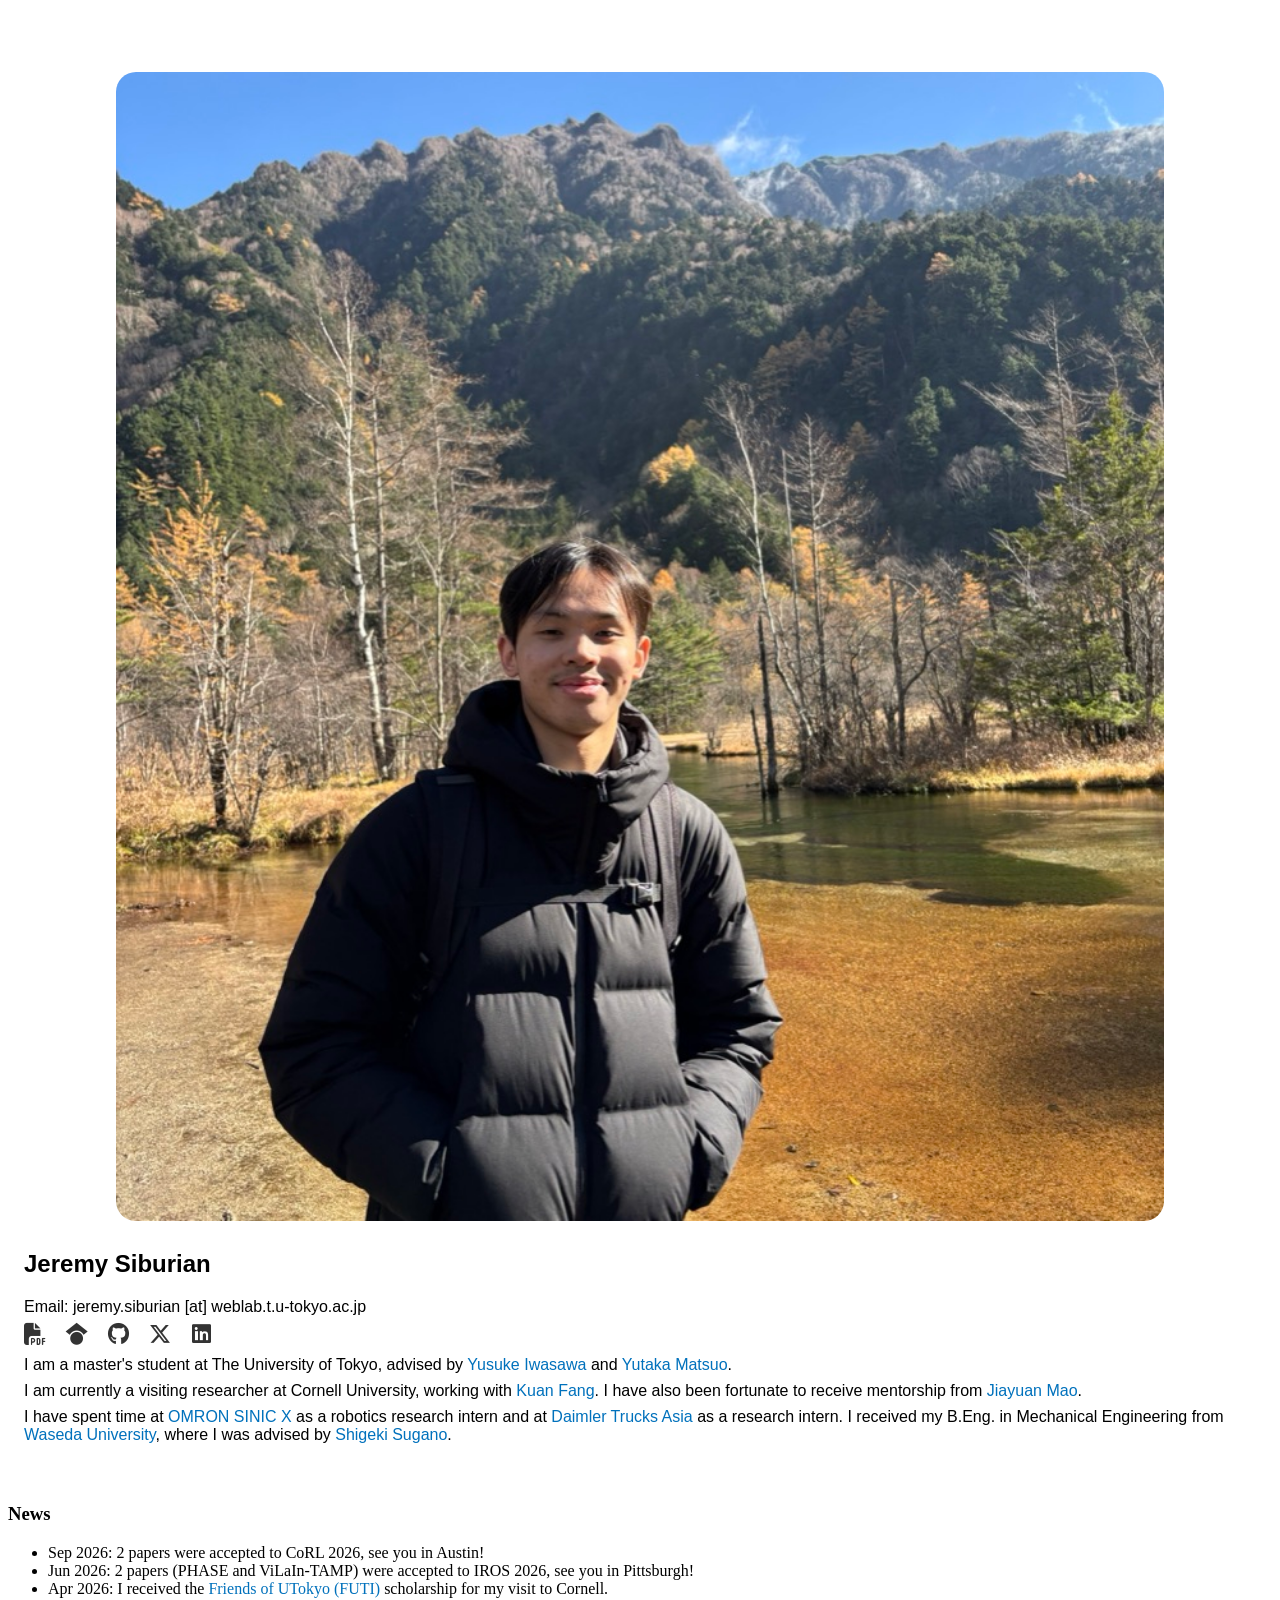
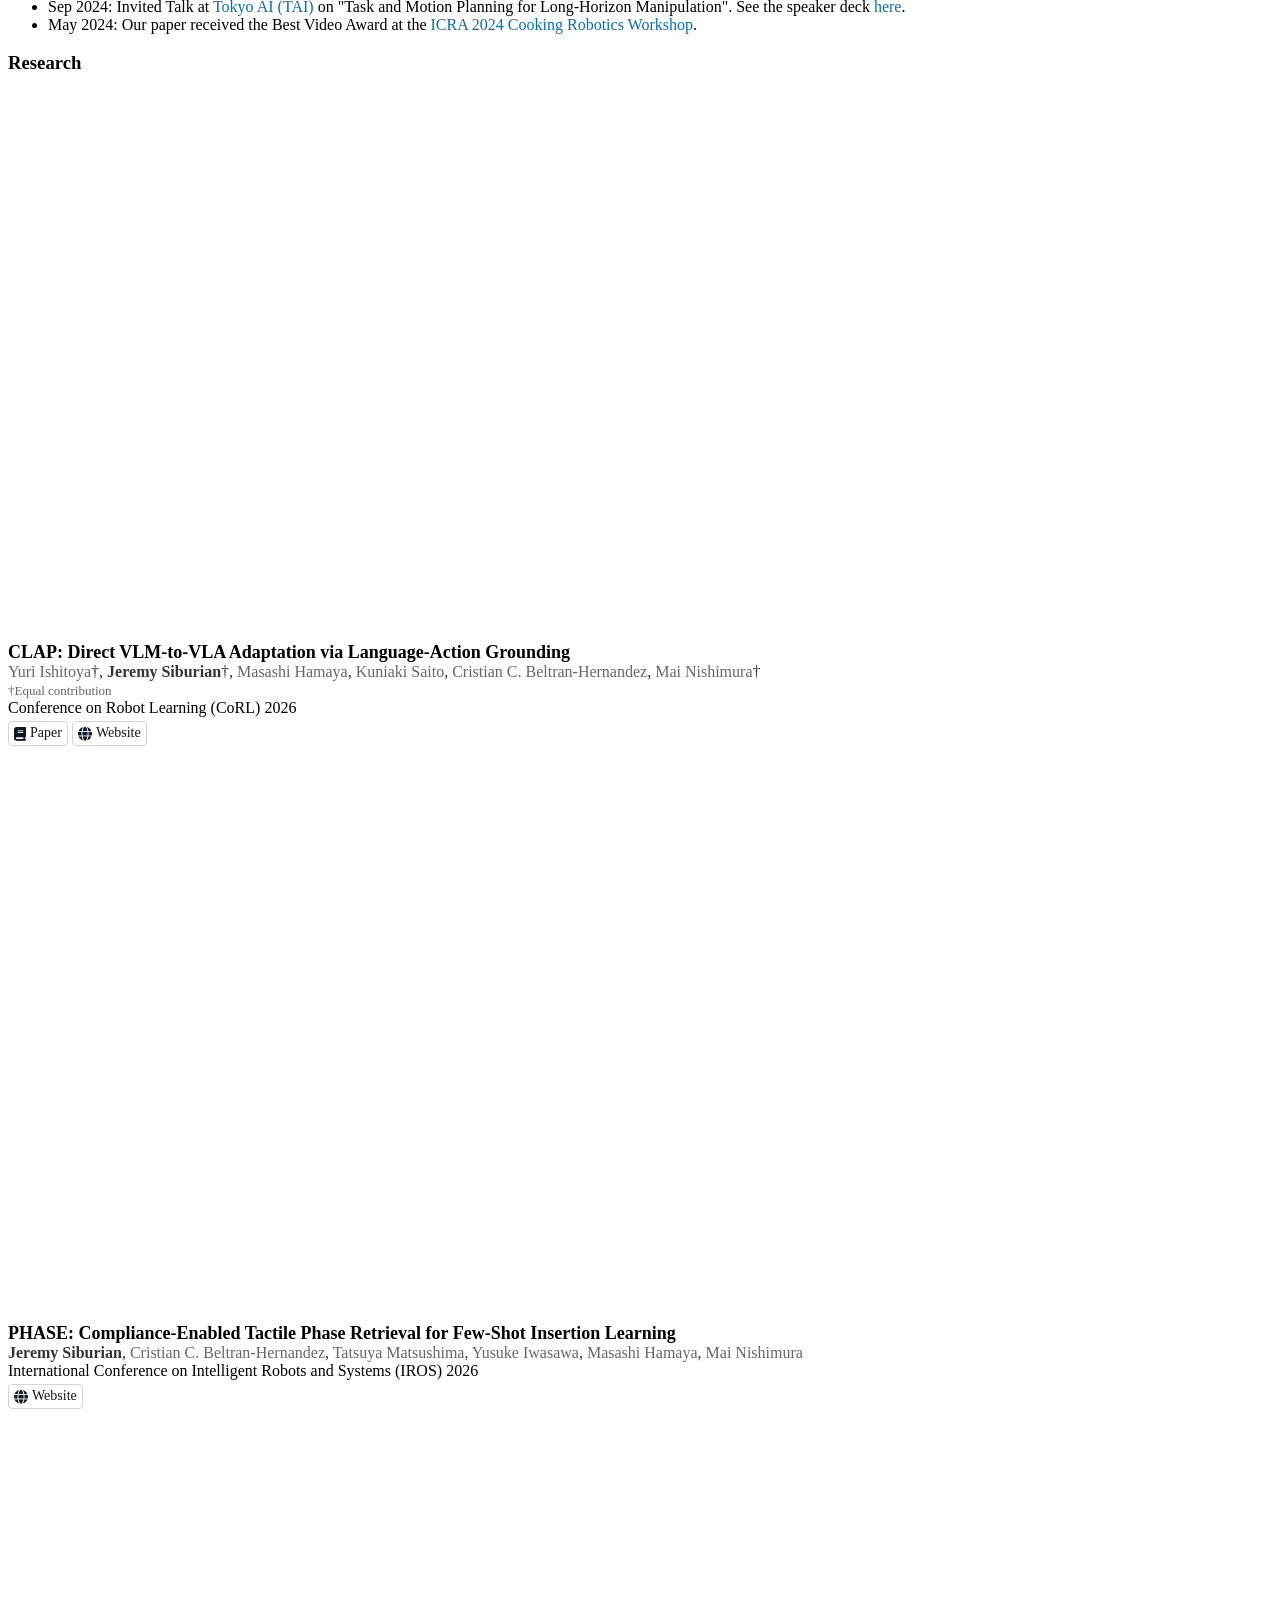
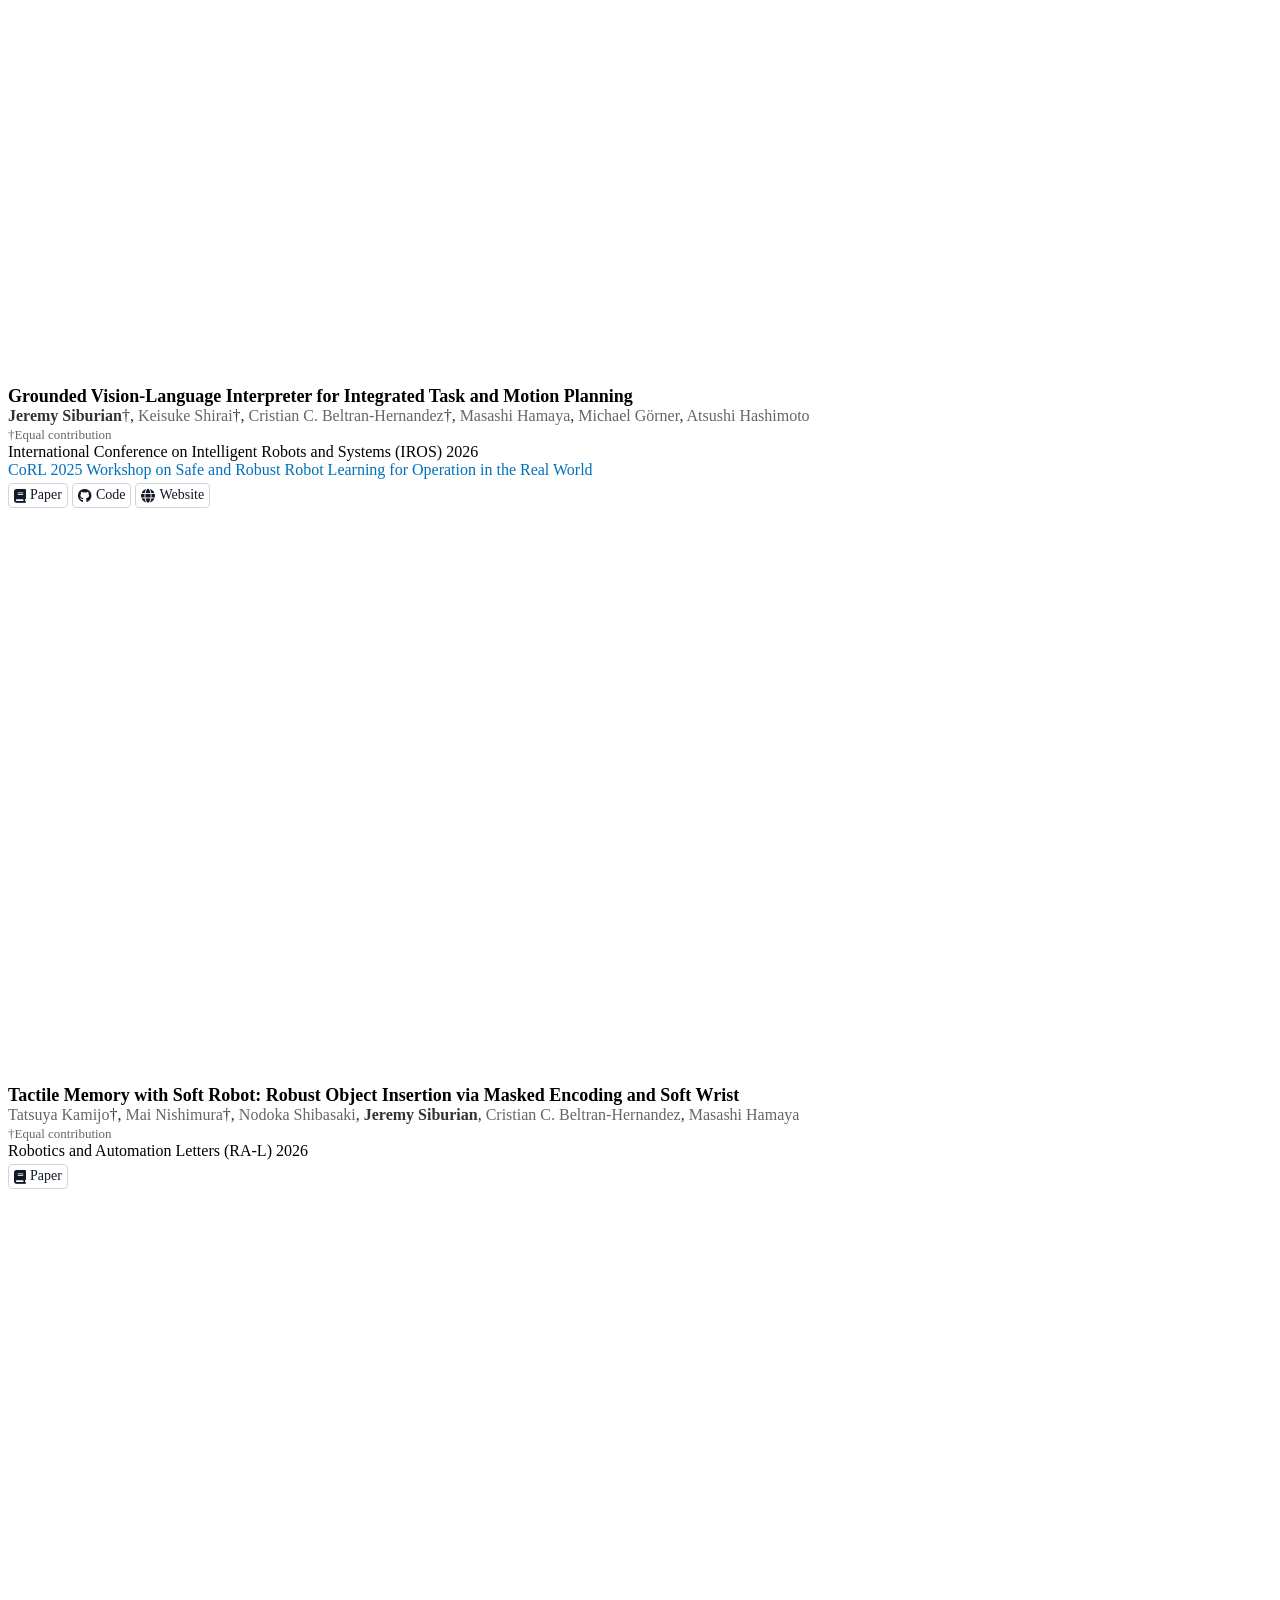
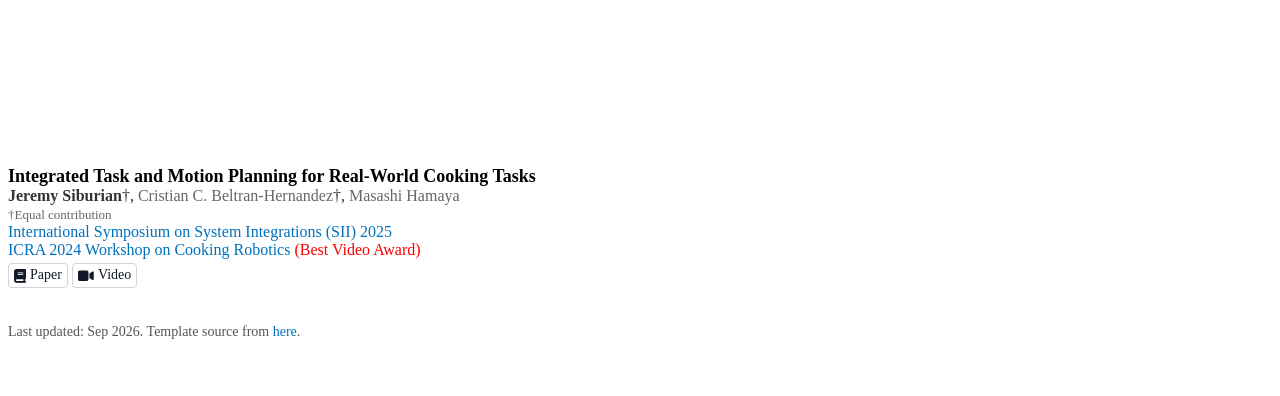
==== index.html @ ab5f645e "add PHASE project page" ====
<!DOCTYPE html>
<html lang="en">
<head>
  <meta charset="utf-8">
  <meta http-equiv="X-UA-Compatible" content="IE=edge">
  <meta name="viewport" content="width=device-width, initial-scale=1">
  <!-- The above 3 meta tags *must* come first in the head; any other head content must come *after* these tags -->
  <title>Jeremy Siburian</title>

  <!-- Favicon -->
  <link rel="icon" type="image/png" sizes="96x96" href="res/icons/utokyo.png">

  <!-- Apple / iOS icon -->
  <link rel="apple-touch-icon" href="res/icons/apple-touch-icon.png">

  <!-- Android Chrome icons -->
  <link rel="manifest" href="res/icons/site.webmanifest">
  <link rel="icon" type="image/png" sizes="192x192" href="res/icons/utokyo.png">
  <link rel="icon" type="image/png" sizes="512x512" href="res/icons/utokyo.png">
  <meta name="theme-color" content="#ffffff">

  <link href="res/css/bootstrap.min.css" rel="stylesheet">
  <link rel="stylesheet" href="https://cdnjs.cloudflare.com/ajax/libs/font-awesome/6.7.2/css/all.min.css">

  <style>
    .header {
      width: auto;
      max-width: auto;
      font-family: Arial;
      padding: 2rem 1rem;
    }

    a:link,a:visited
    {
      color: #0071bc;
      text-decoration: none;
    }
    a:hover {
      color: #208799;
    }

    .hgap-6perc {width: 6%;}
    .hgap-7perc {width: 7%;}

    ::selection {
      background: rgba(220, 220, 220);
    }

    .section-div {height: 3em}
    .content-div {height: 2em}
    .small-div {height: 0.5em}

    .link-badges {
      margin-top: 4px;
      margin-bottom: 4px;
      display: flex;
      flex-wrap: wrap;
      gap: 4px;
    }

    .link-badges .badge {
      display: inline-flex;
      align-items: center;

      padding: 3px 5px;
      font-size: 14px;
      font-weight: 500;

      color: #111827;
      text-decoration: none;
      background: #ffffff;

      border: 1px solid #d1d5db;
      border-radius: 4px;
      line-height: 1.2;

      transition: background 0.15s ease, border-color 0.15s ease;
    }

    .link-badges .badge i {
      margin-right: 4px;
      font-size: 14px;
    }

    .link-badges .badge:hover {
      background: #f3f4f6;
      border-color: #cbd5f5;
    }

    .authors {
      font-size: 16px;
      color: #333333;
    }
    .authors a:link,
    .authors a:visited {
      color: #666666 !important;
      text-decoration: none;
    }

    .social-icons {
      font-size: 22px;
      margin-top: 6px;
    }
    .social-icons a:link,
    .social-icons a:visited {
      margin-right: 14px;
      color: #333333;
    }
    .social-icons a:hover {
      color: #208799;
    }
  </style>

  <!-- jQuery (necessary for Bootstrap's JavaScript plugins) -->
  <script>
    document.addEventListener("DOMContentLoaded", function() {
      const videos = document.querySelectorAll("video[data-src]");
      const observer = new IntersectionObserver((entries) => {
        entries.forEach(entry => {
            if (entry.isIntersecting) {
                const video = entry.target;
                video.src = video.getAttribute("data-src");
                video.autoplay = true;
                video.loop = true;
                observer.unobserve(video);
            }
        });
      }, { threshold: 0.1 });
      videos.forEach(video => observer.observe(video));
    });
  </script>
  <!-- HTML5 shim and Respond.js for IE8 support of HTML5 elements and media queries -->
  <!-- WARNING: Respond.js doesn't work if you view the page via file:// -->
  <!--[if lt IE 9]>
  <script src="https://oss.maxcdn.com/html5shiv/3.7.3/html5shiv.min.js"></script>
  <script src="https://oss.maxcdn.com/respond/1.4.2/respond.min.js"></script>
  <![endif]-->

  <!-- jQuery (necessary for Bootstrap's JavaScript plugins) -->
  <script src="https://ajax.googleapis.com/ajax/libs/jquery/1.12.4/jquery.min.js"></script>
  <!-- Include all compiled plugins (below), or include individual files as needed -->
  <script src="res/js/bootstrap.min.js"></script>

  <script>
    const iwasawa     = '<a href="https://scholar.google.com/citations?user=nRLaJiQAAAAJ&hl=en&oi=ao" target="_blank" rel="noopener noreferrer">Yusuke Iwasawa</a>';
    const matsuo      = '<a href="http://people.eecs.berkeley.edu/~yima/" target="_blank" rel="noopener noreferrer">Yi Ma</a>';

    const cambel_cc        = '<a href="https://cristianbehe.me/" target="_blank" rel="noopener noreferrer">Cristian C. Beltran-Hernandez</a>';
    const shirai           = '<a href="https://kskshr.github.io/" target="_blank" rel="noopener noreferrer">Keisuke Shirai</a>';
    const hamaya           = '<a href="https://scholar.google.com/citations?user=Khb7qw8AAAAJ&hl=en&oi=ao" target="_blank" rel="noopener noreferrer">Masashi Hamaya</a>';
    const gorner           = '<a href="https://scholar.google.com/citations?user=TM7rF7QAAAAJ&hl=en&oi=ao" target="_blank" rel="noopener noreferrer">Michael Görner</a>';
    const hashimoto        = '<a href="https://atsushihashimoto.github.io/cv/" target="_blank" rel="noopener noreferrer">Atsushi Hashimoto</a>';
    const matsushima       = '<a href="https://scholar.google.com/citations?user=Wyn6BtsAAAAJ&hl=en&oi=ao" target="_blank" rel="noopener noreferrer">Tatsuya Matsushima</a>';
    const nishimura        = '<a href="https://scholar.google.com/citations?user=he1RdFcAAAAJ&hl=en" target="_blank" rel="noopener noreferrer">Mai Nishimura</a>';
  </script>

</head>

<div class="header">
  <div class="container">
    <div class="content-div"></div>
    <div class="row align-items-center">
      <div class="col-md-3 align-column-center">
        <center>
          <img class="img-fluid" src="Jeremy-Nagano-2.jpg"
               style="border-radius:20px; border:1px; margin-bottom: 5px" width=85%" alt="">
        </center>
      </div>
      <div class="col-md-9 align-column-center">
        <h2> Jeremy Siburian </h2>
        Email: jeremy.siburian [at] weblab.t.u-tokyo.ac.jp<br>
        <div class="social-icons">
          <a href="./202512_CV_Jeremy_Siburian.pdf" target="_blank" rel="noopener noreferrer" title="CV (Dec 2025)" aria-label="CV (Dec 2025)"><i class="fas fa-file-pdf"></i></a>
          <a href="https://scholar.google.com/citations?user=WssLotwAAAAJ&hl=en" target="_blank" rel="noopener noreferrer" title="Google Scholar" aria-label="Google Scholar"><i class="fa-brands fa-google-scholar"></i></a>
          <a href="https://github.com/jsiburian" target="_blank" rel="noopener noreferrer" title="GitHub" aria-label="GitHub"><i class="fa-brands fa-github"></i></a>
          <a href="https://x.com/jeremy_dasa" target="_blank" rel="noopener noreferrer" title="X" aria-label="X"><i class="fa-brands fa-x-twitter"></i></a>
          <a href="https://linkedin.com/in/jeremy-siburian" target="_blank" rel="noopener noreferrer" title="LinkedIn" aria-label="LinkedIn"><i class="fa-brands fa-linkedin"></i></a>
        </div>

        <div class="small-div"></div>
        I am a master's student at The University of Tokyo, advised by
        <a href="https://scholar.google.com/citations?user=nRLaJiQAAAAJ&hl=en&oi=ao" target="_blank" rel="noopener noreferrer">Yusuke Iwasawa</a> and
        <a href="https://scholar.google.com/citations?user=Dy8iau4AAAAJ&hl=en&oi=ao" target="_blank" rel="noopener noreferrer">Yutaka Matsuo</a>.
        <div class="small-div"></div>
        I am currently a visiting researcher at Cornell University, working with <a href="https://kuanfang.github.io/" target="_blank" rel="noopener noreferrer">Kuan Fang</a>.
        I have also been fortunate to receive mentorship from <a href="https://jiayuanm.com/" target="_blank" rel="noopener noreferrer">Jiayuan Mao</a>.
        <div class="small-div"></div>
        I have spent time at <a href="https://www.omron.com/sinicx/en/" target="_blank" rel="noopener noreferrer">OMRON SINIC X</a> as a robotics research intern and at <a href="https://asia.daimlertruck.com/en/" target="_blank" rel="noopener noreferrer">Daimler Trucks Asia</a> as a research intern.
        I received my B.Eng. in Mechanical Engineering from <a href="https://www.waseda.jp/fsci/en/" target="_blank" rel="noopener noreferrer">Waseda University</a>, where I was advised by
        <a href="https://scholar.google.com/citations?user=J1lw6cwAAAAJ&hl=en&oi=ao" target="_blank" rel="noopener noreferrer">Shigeki Sugano</a>.
        <div class="small-div"></div>
        <!-- If you would like to chat about life, career plans, or research ideas related to AI/ML/robotics, feel free to email me! -->
      </div>
    </div>
  </div>
</div>

<div class="container">
  <h3> News </h3>
  <ul>
    <li>
      Sep 2026: 2 papers were accepted to CoRL 2026, see you in Austin!
    </li>
    <li>
      Jun 2026: 2 papers (PHASE and ViLaIn-TAMP) were accepted to IROS 2026, see you in Pittsburgh!
    </li>
    <!-- <li>
      Jun 2026: Started as a visiting scholar at <a href="https://www.cs.cornell.edu/" target="_blank" rel="noopener noreferrer">Cornell CS</a> working with <a href="https://kuanfang.github.io/" target="_blank" rel="noopener noreferrer">Kuan Fang</a>.
    </li> -->
    <li>
      Apr 2026: I received the <a href="https://www.friendsofutokyo.org/en/" target="_blank" rel="noopener noreferrer">Friends of UTokyo (FUTI)</a> scholarship for my visit to Cornell.
    </li>
    <!-- <li>
      Oct 2025: Attended CoRL 2025 in Seoul and presented <a href="https://omron-sinicx.github.io/ViLaIn-TAMP/" target="_blank" rel="noopener noreferrer">ViLaIn-TAMP</a> at the
      <a href="https://sites.google.com/view/corl-2025-safe-rol-workshop/home?authuser=0" target="_blank" rel="noopener noreferrer">SAFE-ROL Workshop</a>.
    </li> -->
    <li>
      Sep 2024: Invited Talk at <a href="https://www.tokyoai.jp/" target="_blank" rel="noopener noreferrer">Tokyo AI (TAI)</a> on "Task and Motion Planning for Long-Horizon Manipulation". See the speaker deck <a href="https://drive.google.com/file/d/1VlUE2Ai4MCHfHAC2poKhY1QgmwUosKgK/view?usp=drive_link" target="_blank" rel="noopener noreferrer">here</a>.
    </li>
    <li>
      May 2024: Our paper received the Best Video Award at the
      <a href="https://sites.google.com/view/icra2024cookingrobotics/accepted-works?authuser=0" target="_blank" rel="noopener noreferrer">ICRA 2024 Cooking Robotics Workshop</a>.
    </li>
  </ul>
</div>


<div class="container">
  <!-- publications come here -->
  <!-- <h3> Papers <font size="3" style="font-weight:normal">(*Equal Technical Contribution, †Equal Advising)</font></h3> -->
  <h3> Research <font size="3" style="font-weight:normal"></font></h3>
  <!-- My ultimate research goal is develop autonomous robots that can be incorporated in our daily lives. 
  I envision robots that can perform long-horizon planning in complex environments, continuously learn new skills throughout their lifetime, while interacting naturally with humans. 
  To this end, my current research interests revolve around <b>foundation models for decision-making</b>, <b>continual skill learning</b>, and <b>human-robot interaction</b>. -->

  <!---- Last Count is Jul 10 ---->
  <div class="small-div"></div>


  <div class="row align-items-center">
    <div class="col-md-4 align-column-center">
      <div style="text-align: right;">
        <video playsinline autoplay loop muted data-src="res/figs/clap_teaser.mp4" width="85%" preload="none"
               style="border-radius:10px; margin-right: 4%;"></video>
      </div>
    </div>
    <div class="col-md-8" style="padding-left: 0;">
      <font size="4"> <b> CLAP: Direct VLM-to-VLA Adaptation via Language-Action Grounding </b></font><br>
      <div class="authors">
        <a href="https://ishity.github.io/" target="_blank" rel="noopener noreferrer">Yuri Ishitoya</a>&dagger;,
        <b> Jeremy Siburian</b>&dagger;,
        <script>document.write(hamaya);</script>,
        <a href="https://ksaito-ut.github.io/" target="_blank" rel="noopener noreferrer">Kuniaki Saito</a>,
        <script>document.write(cambel_cc);</script>,
        <script>document.write(nishimura);</script>&dagger;
      </div>
      <span style="font-size:13px; color:#666;">&dagger;Equal contribution</span><br>
      Conference on Robot Learning (CoRL) 2026
      <div class="link-badges">
        <a href="https://arxiv.org/abs/2607.08974" class="badge" target="_blank" rel="noopener noreferrer"><i class="fas fa-book"></i>Paper</a>
        <a href="https://omron-sinicx.github.io/clap/" class="badge" target="_blank" rel="noopener noreferrer"><i class="fas fa-globe"></i>Website</a>
      </div>
    </div>
  </div>
  <div class="content-div"></div>


  <div class="row align-items-center">
    <div class="col-md-4 align-column-center">
      <div style="text-align: right;">
        <video playsinline autoplay loop muted data-src="res/figs/PHASE_Teaser_Website.mp4" width="85%" preload="none"
               style="border-radius:10px; margin-right: 4%;"></video>
      </div>
    </div>
    <div class="col-md-8" style="padding-left: 0;">
      <font size="4"> <b> PHASE: Compliance-Enabled Tactile Phase Retrieval for Few-Shot Insertion Learning </b></font><br>
      <div class="authors">
        <b> Jeremy Siburian</b>,
        <script>document.write(cambel_cc);</script>,
        <script>document.write(matsushima);</script>,
        <script>document.write(iwasawa);</script>,
        <script>document.write(hamaya);</script>,
        <script>document.write(nishimura);</script>
      </div>
      International Conference on Intelligent Robots and Systems (IROS) 2026
      <div class="link-badges">
        <a href="https://omron-sinicx.github.io/phase/" class="badge" target="_blank" rel="noopener noreferrer"><i class="fas fa-globe"></i>Website</a>
      </div>
      <!-- <div class="authors">
        A retrieval-based approach for contact-rich robot manipulation that leverages multimodal tactile signals to extract structured phases, enabling efficient few-shot policy learning.
      </div> -->
    </div>
  </div>
  <div class="content-div"></div>


  <div class="row align-items-center">
    <div class="col-md-4 align-column-center">
      <div style="text-align: right;">
        <video playsinline autoplay loop muted data-src="res/figs/vilain-tamp-demo-video.mp4" width="85%" preload="none"
               style="border-radius:10px; margin-right: 4%;"></video>
      </div>
    </div>
    <div class="col-md-8" style="padding-left: 0;">
      <font size="4"> <b> Grounded Vision-Language Interpreter for Integrated Task and Motion Planning </b></font><br>
      <div class="authors">
        <b> Jeremy Siburian</b>&dagger;,
        <script>document.write(shirai);</script>&dagger;,
        <script>document.write(cambel_cc);</script>&dagger;,
        <script>document.write(hamaya);</script>,
        <script>document.write(gorner);</script>,
        <script>document.write(hashimoto);</script>
      </div>
      <span style="font-size:13px; color:#666;">&dagger;Equal contribution</span><br>
      International Conference on Intelligent Robots and Systems (IROS) 2026 <br>
      <a href="https://sites.google.com/view/corl-2025-safe-rol-workshop" target="_blank" rel="noopener noreferrer">
        CoRL 2025 Workshop on Safe and Robust Robot Learning for Operation in the Real World
      </a>
      <div class="link-badges">
        <a href="https://www.arxiv.org/abs/2506.03270" class="badge" target="_blank" rel="noopener noreferrer"><i class="fas fa-book"></i>Paper</a>
        <a href="https://github.com/omron-sinicx/ViLaIn-TAMP" class="badge" target="_blank" rel="noopener noreferrer"><i class="fa-brands fa-github"></i>Code</a>
        <a href="https://omron-sinicx.github.io/ViLaIn-TAMP/" class="badge" target="_blank" rel="noopener noreferrer"><i class="fas fa-globe"></i>Website</a>
        <!-- <a href="https://x.com/irmakkguzey/status/1991898960341193064" class="badge" target="_blank"><i
          class="fas fa-comment-dots"></i>Summary</a> -->
      </div>
      <!-- <div class="authors">
        A neuro-symbolic framework that grounds multimodal inputs into structured programmatic representations with VLMs, then solves the low-level motion with TAMP.
      </div> -->
    </div>
  </div>
  <div class="content-div"></div>


  <div class="row align-items-center">
    <div class="col-md-4 align-column-center">
      <div style="text-align: right;">
        <video playsinline autoplay loop muted data-src="res/figs/tameso.mp4" width="85%" preload="none"
               style="border-radius:10px; margin-right: 4%;"></video>
      </div>
    </div>
    <div class="col-md-8" style="padding-left: 0;">
      <font size="4"> <b> Tactile Memory with Soft Robot: Robust Object Insertion via Masked Encoding and Soft Wrist</b></font><br>
      <div class="authors">
        <a href="https://tatsukamijo.github.io/" target="_blank" rel="noopener noreferrer">Tatsuya Kamijo</a>&dagger;,
        <script>document.write(nishimura);</script>&dagger;,
        <a href="https://nodokas.com/" target="_blank" rel="noopener noreferrer">Nodoka Shibasaki</a>,
        <b> Jeremy Siburian</b>,
        <script>document.write(cambel_cc);</script>,
        <script>document.write(hamaya);</script>
      </div>
      <span style="font-size:13px; color:#666;">&dagger;Equal contribution</span><br>
      Robotics and Automation Letters (RA-L) 2026
      <div class="link-badges">
        <a href="https://arxiv.org/abs/2601.19275" class="badge" target="_blank" rel="noopener noreferrer"><i class="fas fa-book"></i>Paper</a>
      </div>
    </div>
  </div>
  <div class="content-div"></div>


  <div class="row align-items-center">
    <div class="col-md-4 align-column-center">
      <div style="text-align: right;">
        <video playsinline autoplay loop muted data-src="res/figs/icra24_cooking.mp4" width="85%" preload="none"
               style="border-radius:10px; margin-right: 4%;"></video>
      </div>
    </div>
    <div class="col-md-8" style="padding-left: 0;">
      <font size="4"> <b> Integrated Task and Motion Planning for Real-World Cooking Tasks </b></font><br>
      <div class="authors">
        <b> Jeremy Siburian</b>&dagger;,
        <script>document.write(cambel_cc);</script>&dagger;,
        <script>document.write(hamaya);</script>
      </div>
      <span style="font-size:13px; color:#666;">&dagger;Equal contribution</span><br>
      <a href="https://sice-si.org/SII2025/" target="_blank" rel="noopener noreferrer">
        International Symposium on System Integrations (SII) 2025
        </a> <br>
        <a href="https://sites.google.com/view/icra2024cookingrobotics/accepted-works?authuser=0" target="_blank" rel="noopener noreferrer">
          ICRA 2024 Workshop on Cooking Robotics
        </a> 
          <span style="color: red;">(Best Video Award)</span>
      <div class="link-badges">
        <a href="https://openreview.net/forum?id=5nGIW3Ixo1" class="badge" target="_blank" rel="noopener noreferrer"><i class="fas fa-book"></i>Paper</a>
        <a href="https://youtu.be/PS0CYS2NgZY?si=y9vyamVrVC72IeDK" class="badge" target="_blank" rel="noopener noreferrer"><i class="fas fa-video"></i> Video</a>
        <!-- <a href="https://github.com/jc-bao/spider" class="badge" target="_blank"><i class="fa-brands fa-github"></i>Code</a> -->
        <!-- <a href="https://jc-bao.github.io/spider-project/" class="badge" target="_blank"><i class="fas fa-globe"></i>Website</a> -->
        <!-- <a href="https://x.com/ChaoyiPan/status/1989355247580729561" class="badge" target="_blank"><i
          class="fas fa-comment-dots"></i>Summary</a> -->
      </div>
      <!-- <div class="authors">
        A modular, hybrid planning framework for bimanual manipulation that integrates task and motion planning (TAMP), VLM-based perception, and RL-learned skills.
      </div> -->
    </div>
  </div>
  <div class="content-div"></div>

</div>


<!-- <div class="container">
  <h3> Projects </h3>

  <div class="small-div"></div>


  <div class="row align-items-center">
    <div class="col-md-3 align-column-center">
      <center>
        <video playsinline autoplay loop muted data-src="res/figs/bin_picking.mp4" width="100%" preload="none"
               style="border-radius:10px;"></video>
      </center>
    </div>
    <div class="col-md-9">
      <font size="4"> <b> Robotic Bin Picking System with Tactile Sensing for Assembly Line Deployment </b></font><br>
      Industry Internship Project at Daimler Trucks Asia, 2023
      <div class="authors">
        Developed a robotic bin picking system for assembly line deployment using 3D tactile sensors for force control and slip detection.
        Managed an R&D budget of 1.5 million yen (Approx. $10k USD).
      </div>
      <div class="link-badges">
        <a href="https://github.com/jsiburian/XELA-uSkin-TM" class="badge" target="_blank" rel="noopener noreferrer"><i class="fa-brands fa-github"></i>Code</a>
      </div>
    </div>
  </div>
  <div class="content-div"></div>


  <div class="row align-items-center">
    <div class="col-md-3">
      <center>
        <img class="img-fluid" src="res/figs/presentation_quality.png" style="border:0px solid black" alt="">
      </center>
    </div>
    <div class="col-md-9">
      <font size="4"> <b> Presentation Quality Assessment based on Audience Reactions using Neural Networks </b></font><br>
      Coursework Project at Waseda University, 2023
      <div class="authors">
        Developed a novel presentation scoring algorithm based on the level of audience engagements using machine learning (ML) and neural networks.
      </div>
      <div class="link-badges">
        <a href="https://drive.google.com/file/d/14y1oXmLZiOwyxoC7nW09B5-YDi0Qg-in/view?usp=sharing" class="badge" target="_blank" rel="noopener noreferrer"><i class="fas fa-book"></i>Paper</a>
        <a href="https://github.com/jsiburian/presentation-quality-ML" class="badge" target="_blank" rel="noopener noreferrer"><i class="fa-brands fa-github"></i>Code</a>
      </div>
    </div>
  </div>
  <div class="content-div"></div>

</div> -->


<!-- <div class="container">
  <h3> About Me </h3>
  <ul id="activity-list">
    <li>
      I was born and raised in <a href="https://en.wikipedia.org/wiki/Medan" target="_blank" rel="noopener noreferrer">Medan</a>, Indonesia.
    </li>
    <li>
      In my spare time, I enjoy exploring coffee shops, consuming anime/manga, and getting lost in sci-fi/fantasy.
    </li>
    <li>
      I enjoy doing various sports. I am "best" at basketball and currently pursuing snowboarding.
    </li>
    <li>
      My life has been deeply inspired by three things that I am overly invested in: 
      <b><a href="https://www.starwars.com/" target="_blank" rel="noopener noreferrer">Star Wars</a>, 
        <a href="https://en.wikipedia.org/wiki/Stephen_Curry" target="_blank" rel="noopener noreferrer">Stephen Curry</a>, and 
        <a href="https://www.imdb.com/title/tt3398540/" target="_blank" rel="noopener noreferrer">Haikyu</a></b>.
    </li>
    <li>
      <b>My current short-term goal is to go to the US next year (2026) to watch Stephen Curry play in person before he retires!</b>
    </li>
  </ul>
</div> -->

<div class="container">
  <div class="row align-items-center" style="font-size:14px; color:#555;">
    <div class="col-12 text-center">
      Last updated: Sep 2026.
      Template source from
      <a href="https://haozhi.io/" target="_blank" rel="noopener noreferrer">here</a>.
    </div>
  </div>
</div>

<div class="section-div"></div>

</html>
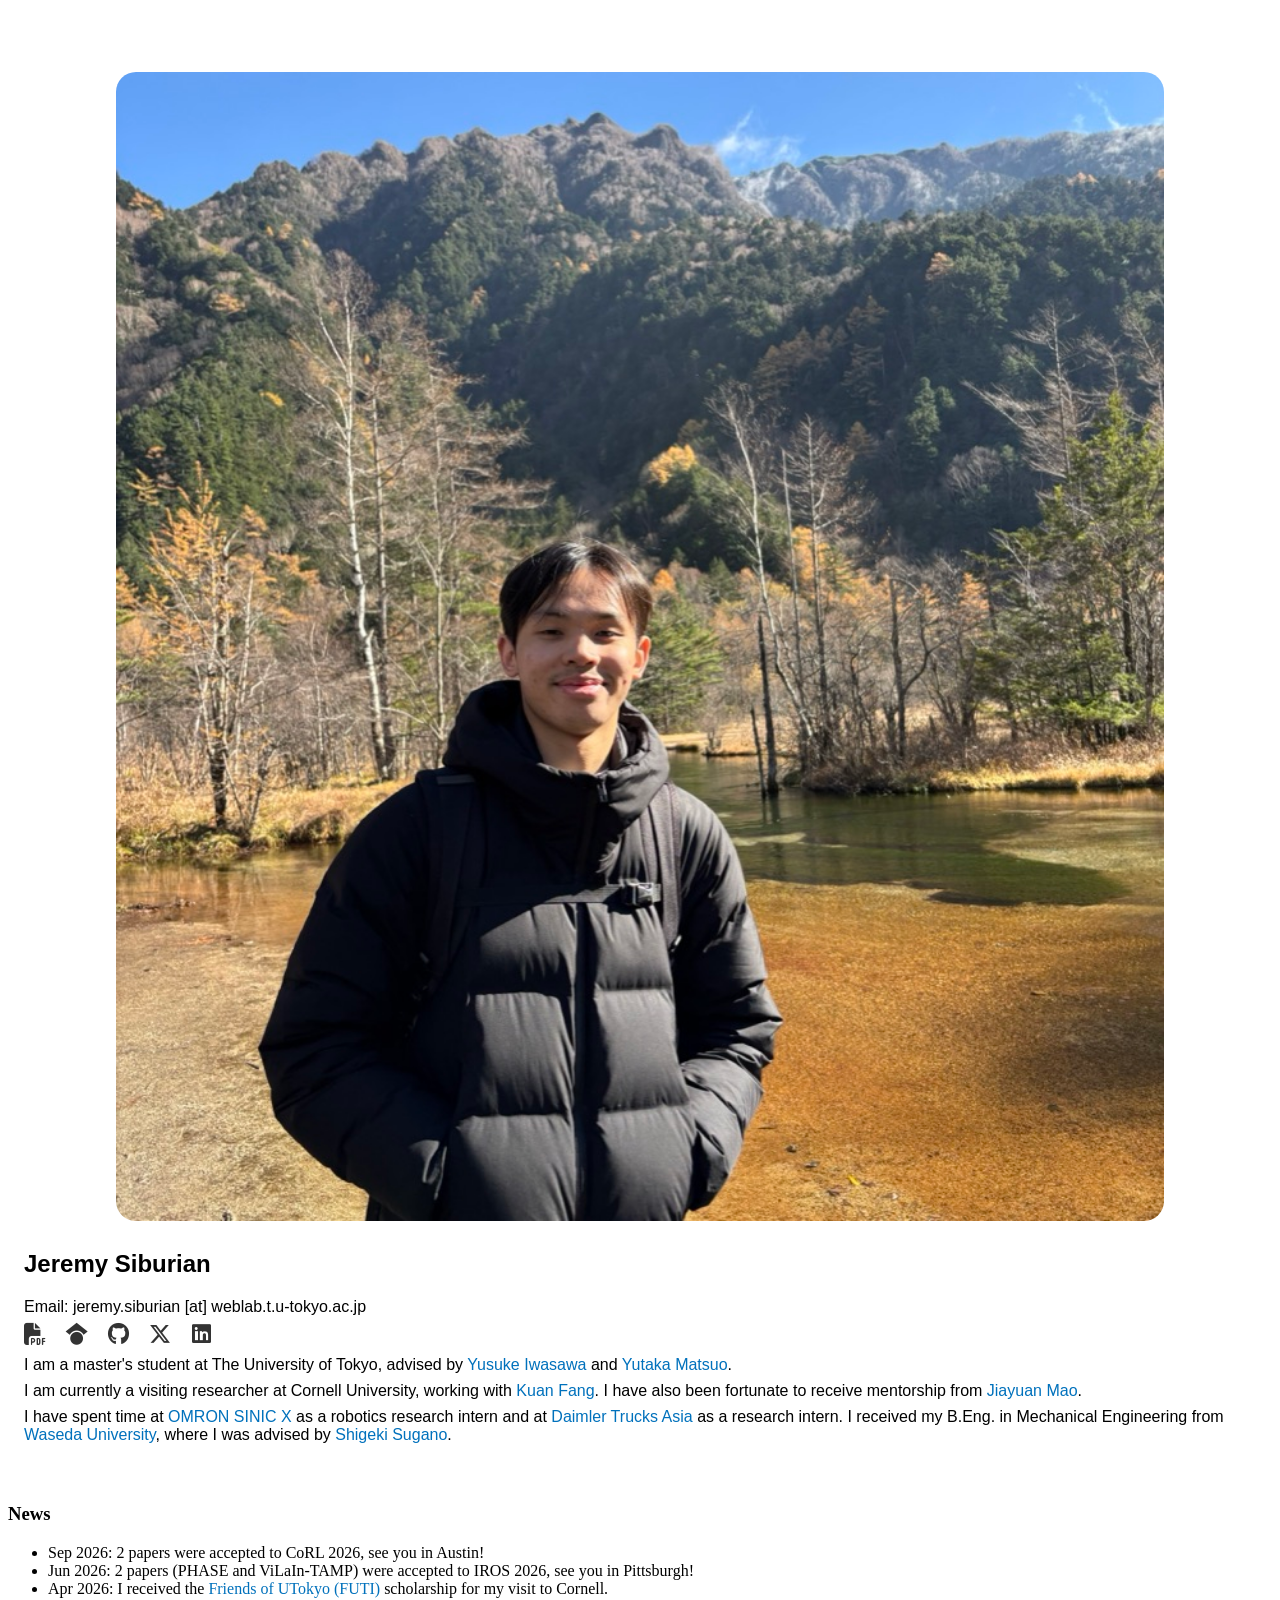
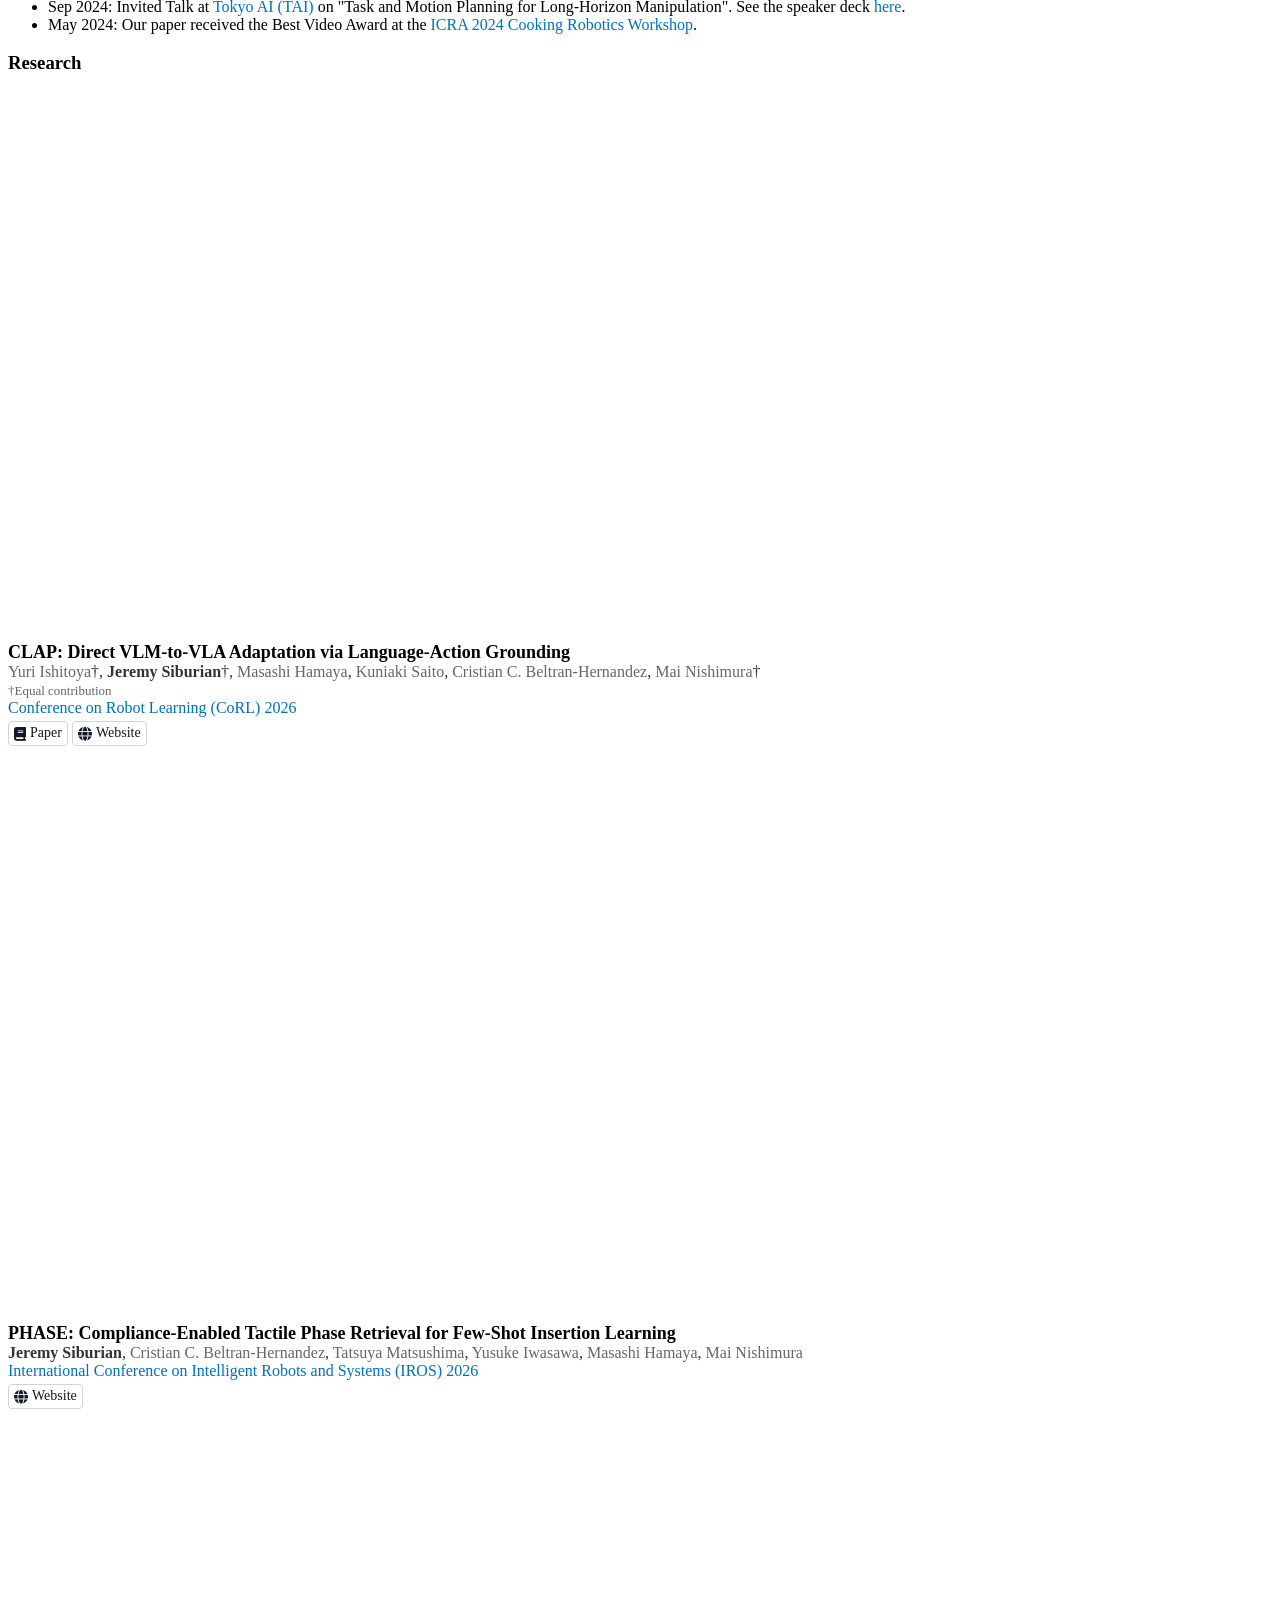
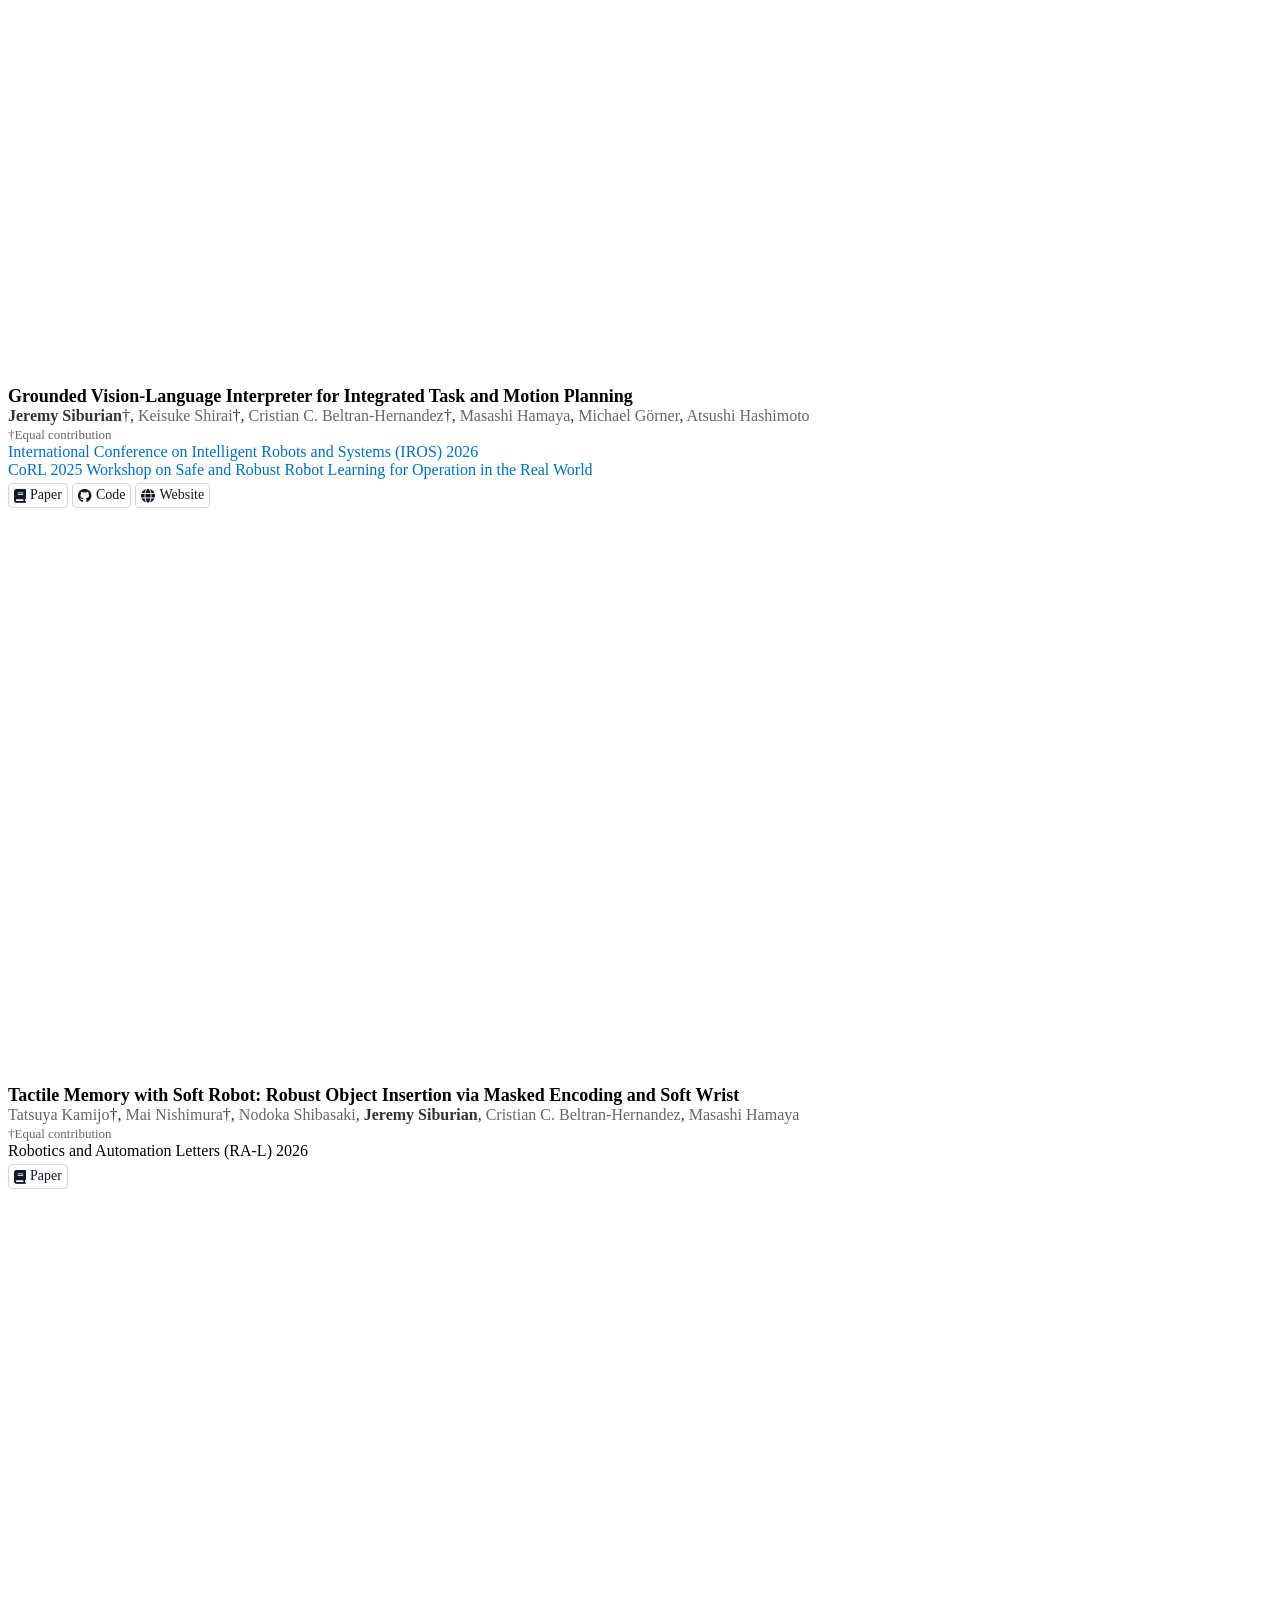
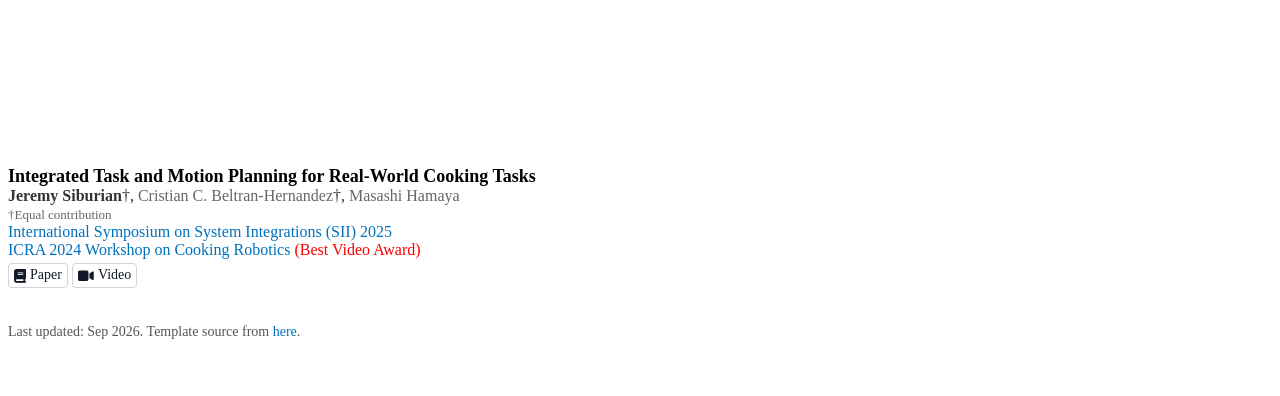
==== commit da6f8078: "add conference links" ====
--- a/index.html
+++ b/index.html
@@ -255,7 +255,9 @@
         <script>document.write(nishimura);</script>&dagger;
       </div>
       <span style="font-size:13px; color:#666;">&dagger;Equal contribution</span><br>
-      Conference on Robot Learning (CoRL) 2026
+      <a href="https://2026.corl.org/" target="_blank" rel="noopener noreferrer">
+        Conference on Robot Learning (CoRL) 2026
+      </a>
       <div class="link-badges">
         <a href="https://arxiv.org/abs/2607.08974" class="badge" target="_blank" rel="noopener noreferrer"><i class="fas fa-book"></i>Paper</a>
         <a href="https://omron-sinicx.github.io/clap/" class="badge" target="_blank" rel="noopener noreferrer"><i class="fas fa-globe"></i>Website</a>
@@ -282,7 +284,9 @@
         <script>document.write(hamaya);</script>,
         <script>document.write(nishimura);</script>
       </div>
-      International Conference on Intelligent Robots and Systems (IROS) 2026
+      <a href="https://iros-pittsburgh.org/" target="_blank" rel="noopener noreferrer">
+        International Conference on Intelligent Robots and Systems (IROS) 2026
+      </a>
       <div class="link-badges">
         <a href="https://omron-sinicx.github.io/phase/" class="badge" target="_blank" rel="noopener noreferrer"><i class="fas fa-globe"></i>Website</a>
       </div>
@@ -312,7 +316,9 @@
         <script>document.write(hashimoto);</script>
       </div>
       <span style="font-size:13px; color:#666;">&dagger;Equal contribution</span><br>
-      International Conference on Intelligent Robots and Systems (IROS) 2026 <br>
+      <a href="https://iros-pittsburgh.org/" target="_blank" rel="noopener noreferrer">
+        International Conference on Intelligent Robots and Systems (IROS) 2026
+      </a> <br>
       <a href="https://sites.google.com/view/corl-2025-safe-rol-workshop" target="_blank" rel="noopener noreferrer">
         CoRL 2025 Workshop on Safe and Robust Robot Learning for Operation in the Real World
       </a>
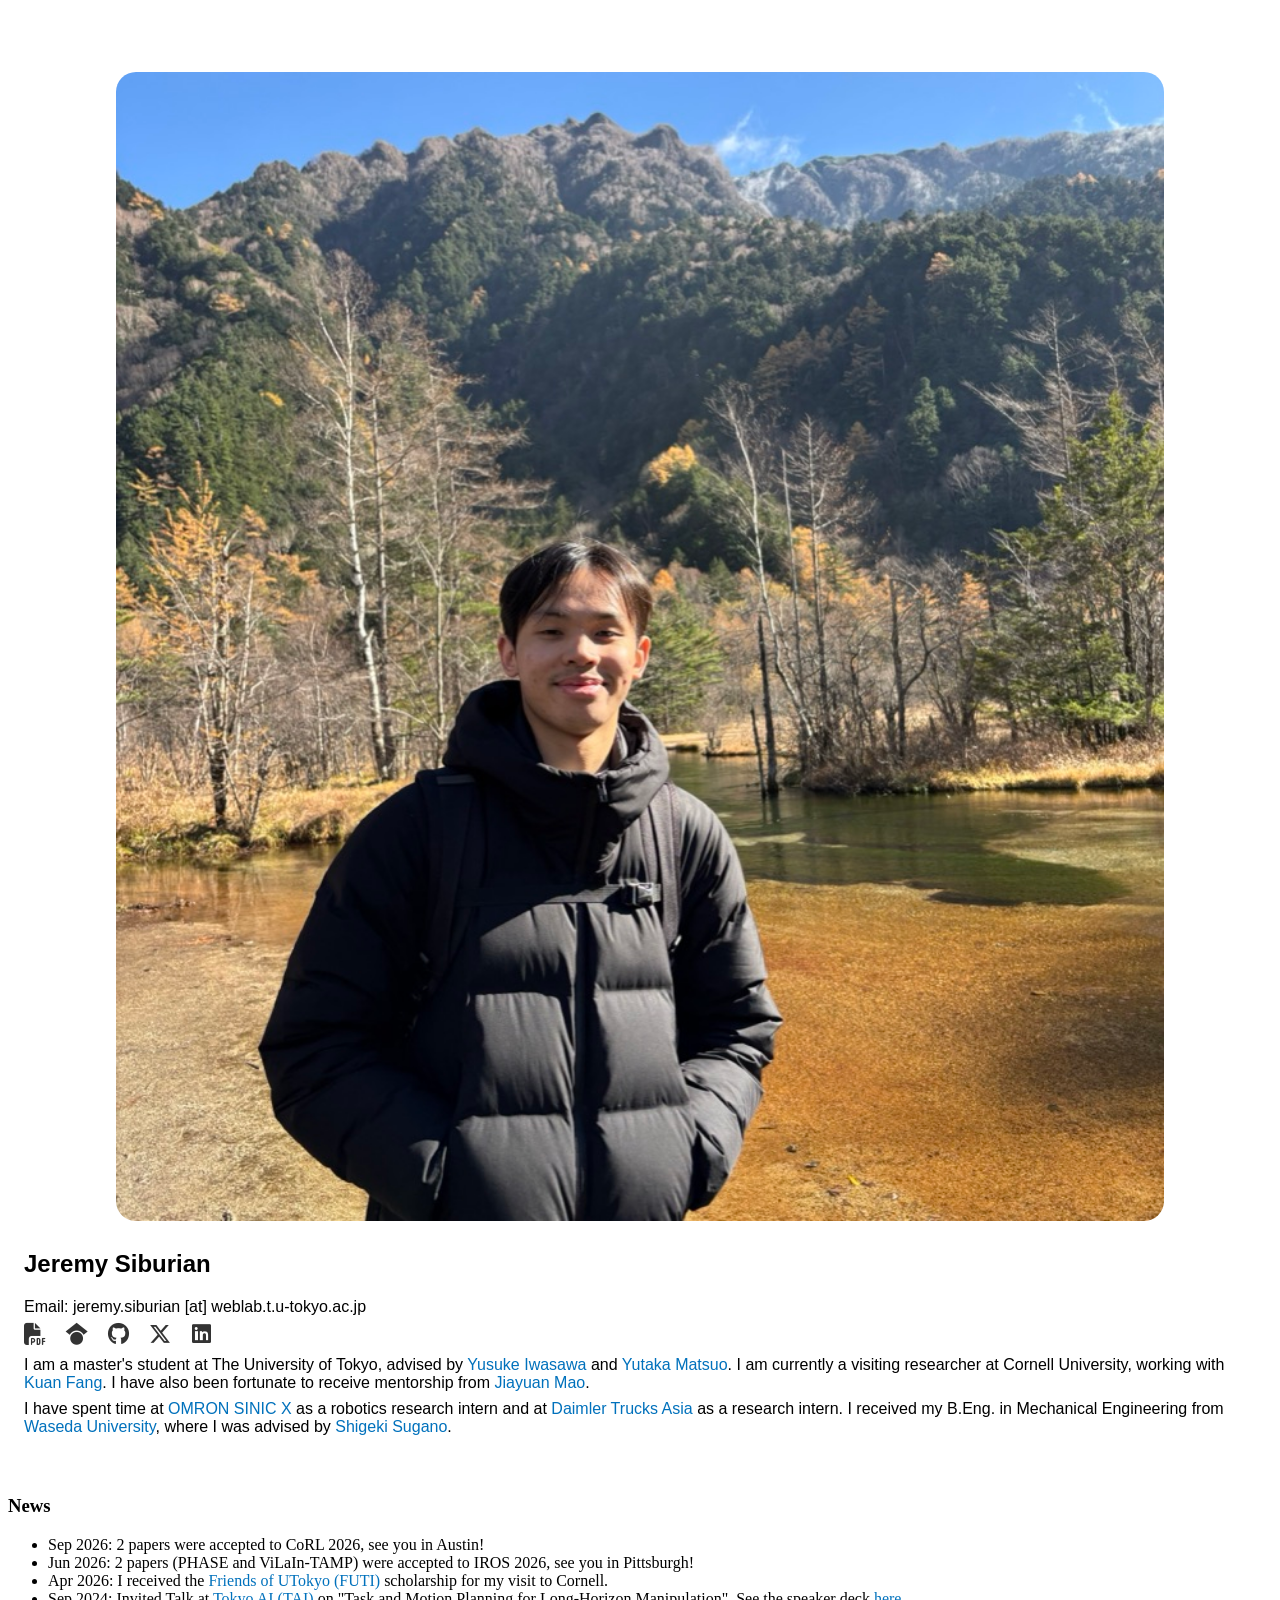
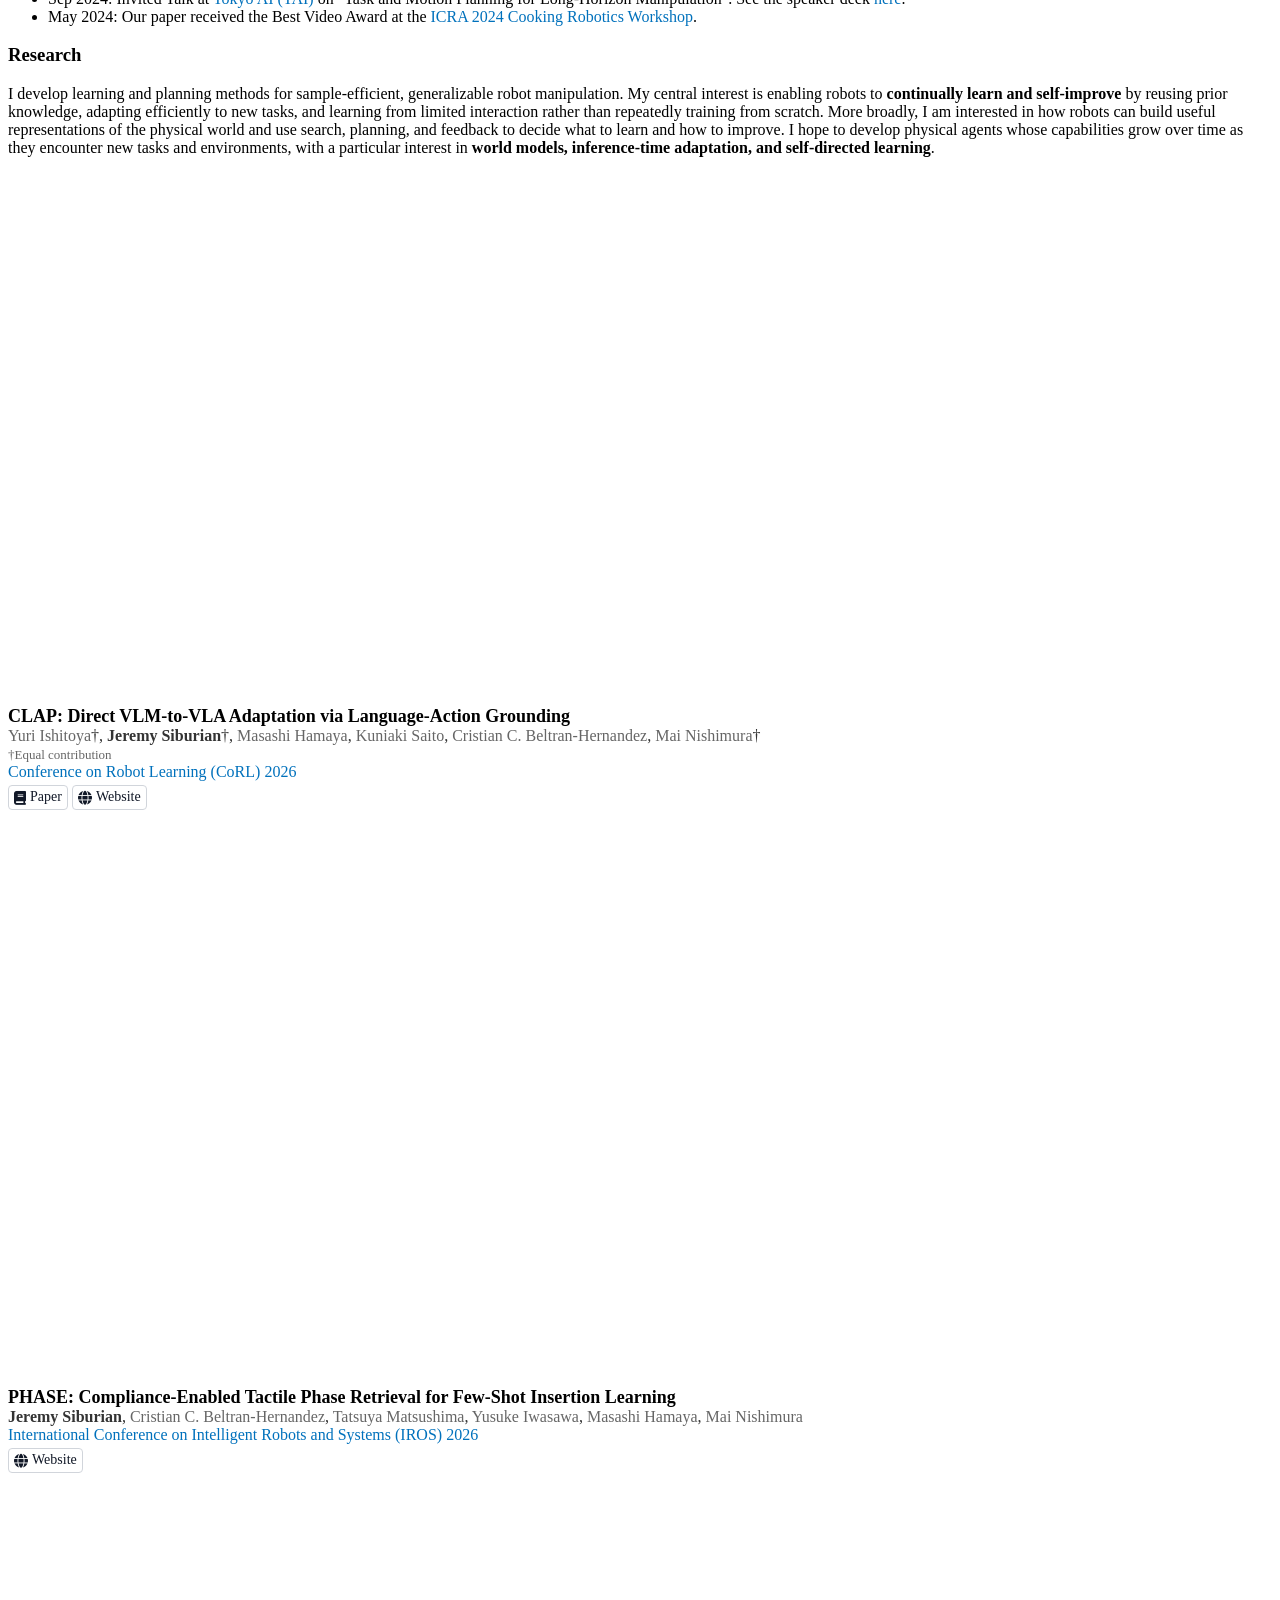
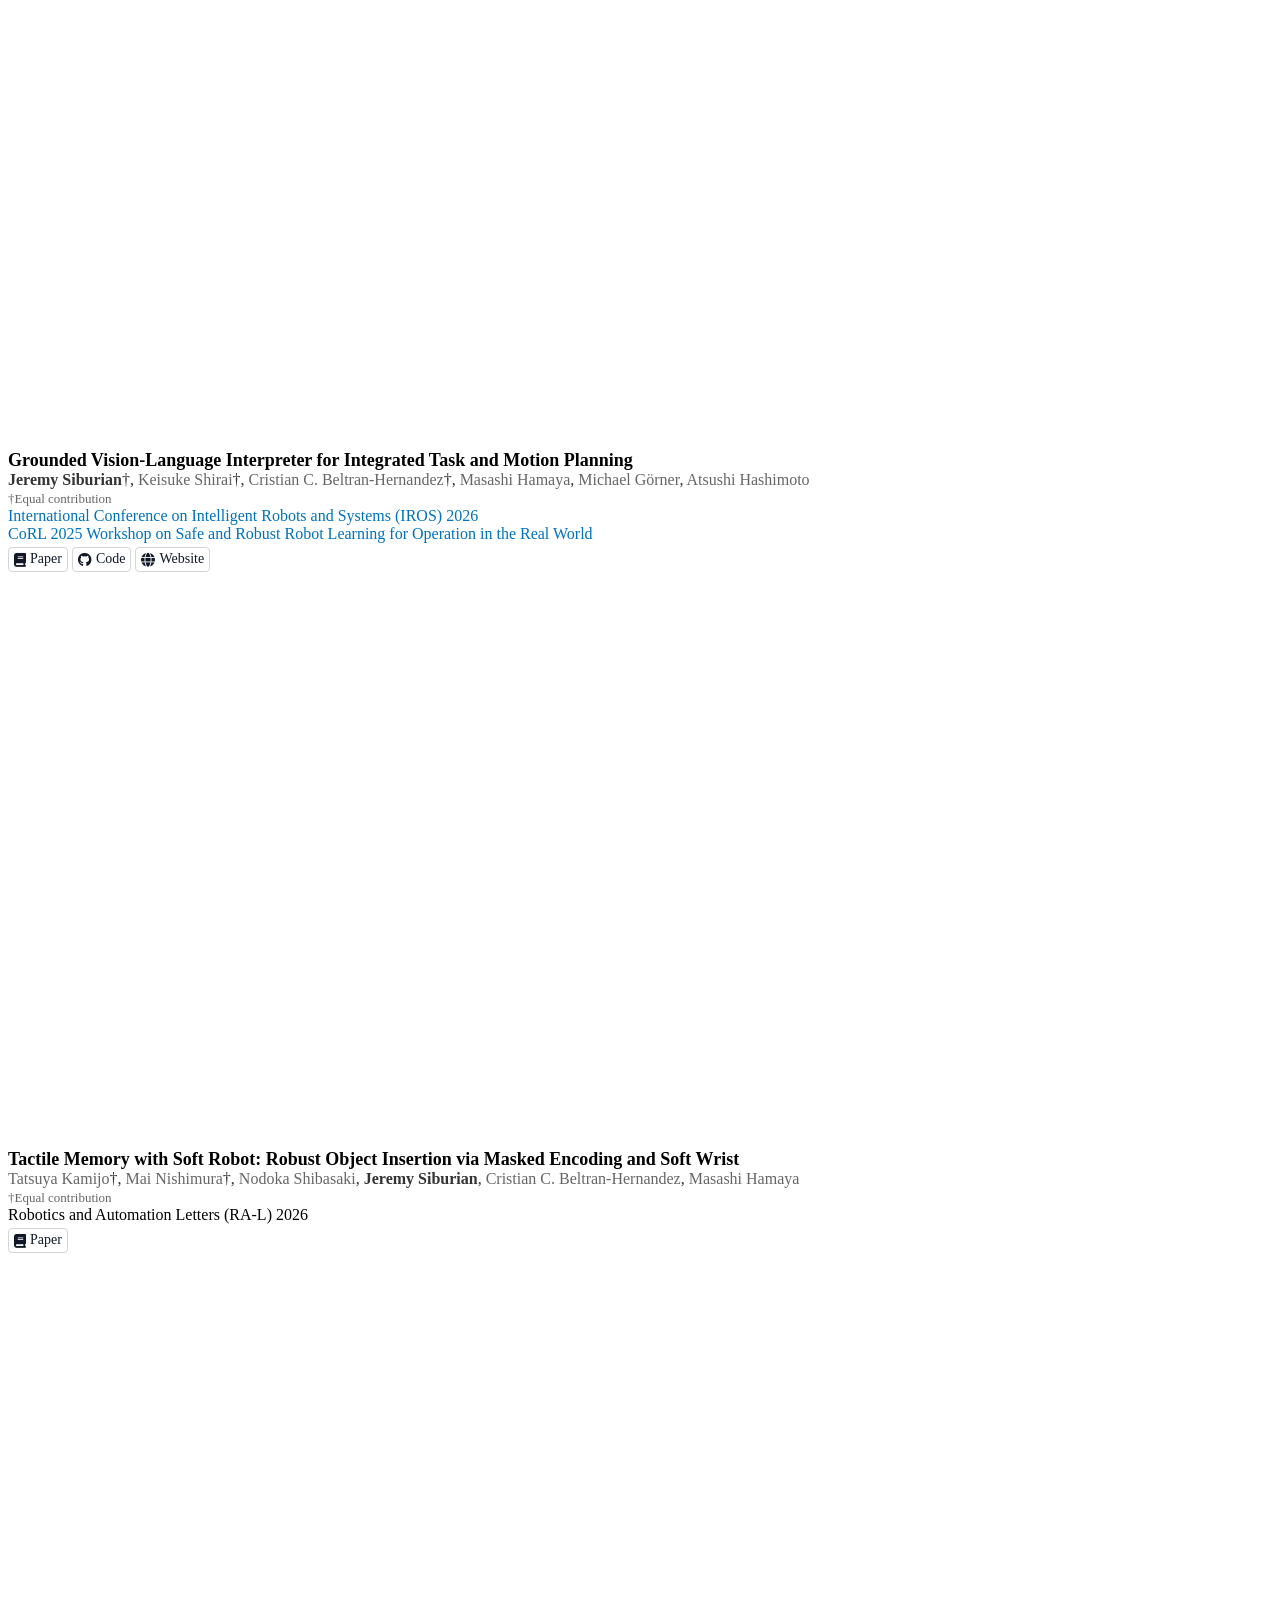
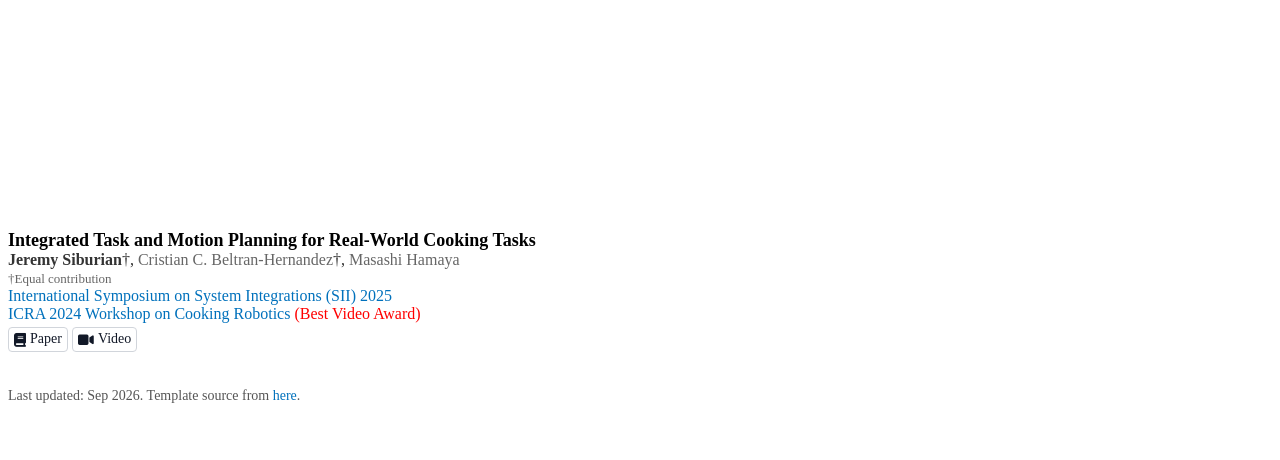
==== commit a25c50da: "add research description, slight formatting change" ====
--- a/index.html
+++ b/index.html
@@ -181,7 +181,7 @@
         I am a master's student at The University of Tokyo, advised by
         <a href="https://scholar.google.com/citations?user=nRLaJiQAAAAJ&hl=en&oi=ao" target="_blank" rel="noopener noreferrer">Yusuke Iwasawa</a> and
         <a href="https://scholar.google.com/citations?user=Dy8iau4AAAAJ&hl=en&oi=ao" target="_blank" rel="noopener noreferrer">Yutaka Matsuo</a>.
-        <div class="small-div"></div>
+        <!-- <div class="small-div"></div> -->
         I am currently a visiting researcher at Cornell University, working with <a href="https://kuanfang.github.io/" target="_blank" rel="noopener noreferrer">Kuan Fang</a>.
         I have also been fortunate to receive mentorship from <a href="https://jiayuanm.com/" target="_blank" rel="noopener noreferrer">Jiayuan Mao</a>.
         <div class="small-div"></div>
@@ -232,6 +232,10 @@
   <!-- My ultimate research goal is develop autonomous robots that can be incorporated in our daily lives. 
   I envision robots that can perform long-horizon planning in complex environments, continuously learn new skills throughout their lifetime, while interacting naturally with humans. 
   To this end, my current research interests revolve around <b>foundation models for decision-making</b>, <b>continual skill learning</b>, and <b>human-robot interaction</b>. -->
+  I develop learning and planning methods for sample-efficient, generalizable robot manipulation.
+  My central interest is enabling robots to <b>continually learn and self-improve</b> by reusing prior knowledge, adapting efficiently to new tasks, and learning from limited interaction rather than repeatedly training from scratch.
+  More broadly, I am interested in how robots can build useful representations of the physical world and use search, planning, and feedback to decide what to learn and how to improve.
+  I hope to develop physical agents whose capabilities grow over time as they encounter new tasks and environments, with a particular interest in <b>world models, inference-time adaptation, and self-directed learning</b>.
 
   <!---- Last Count is Jul 10 ---->
   <div class="small-div"></div>
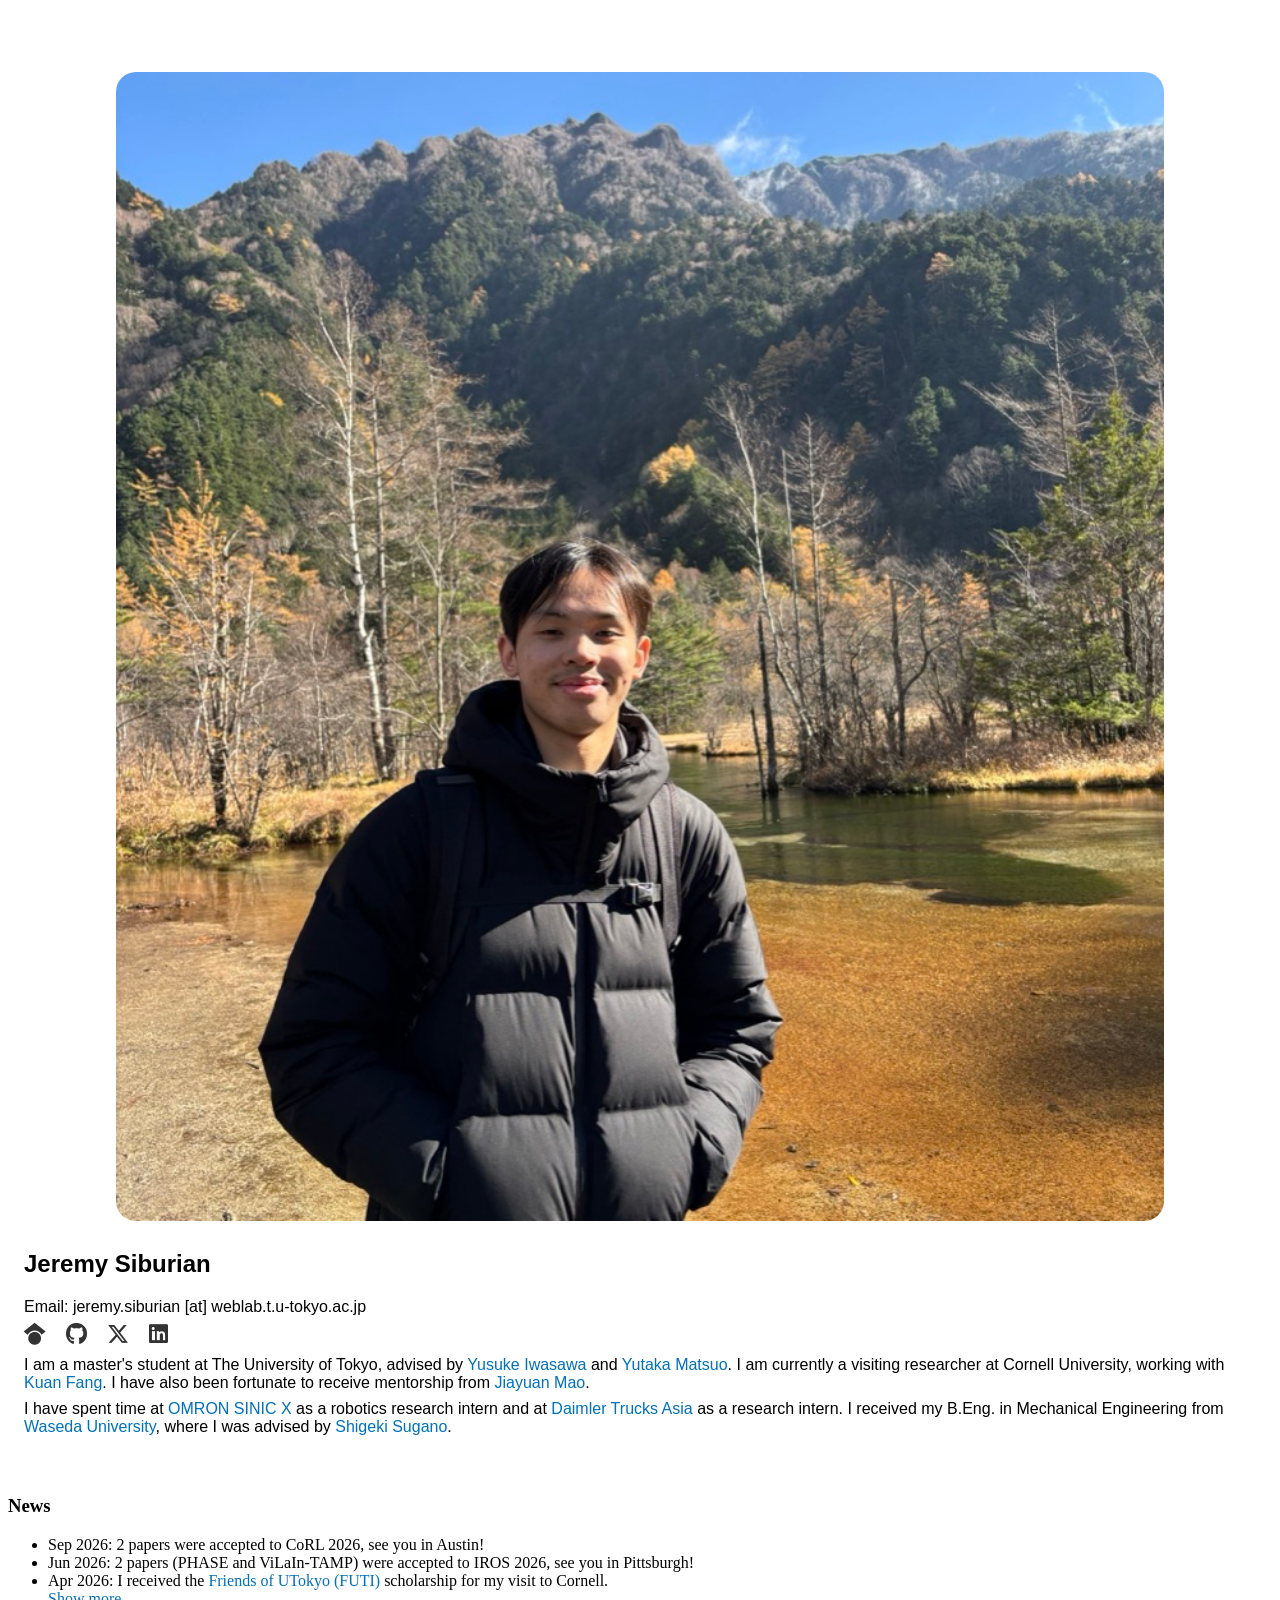
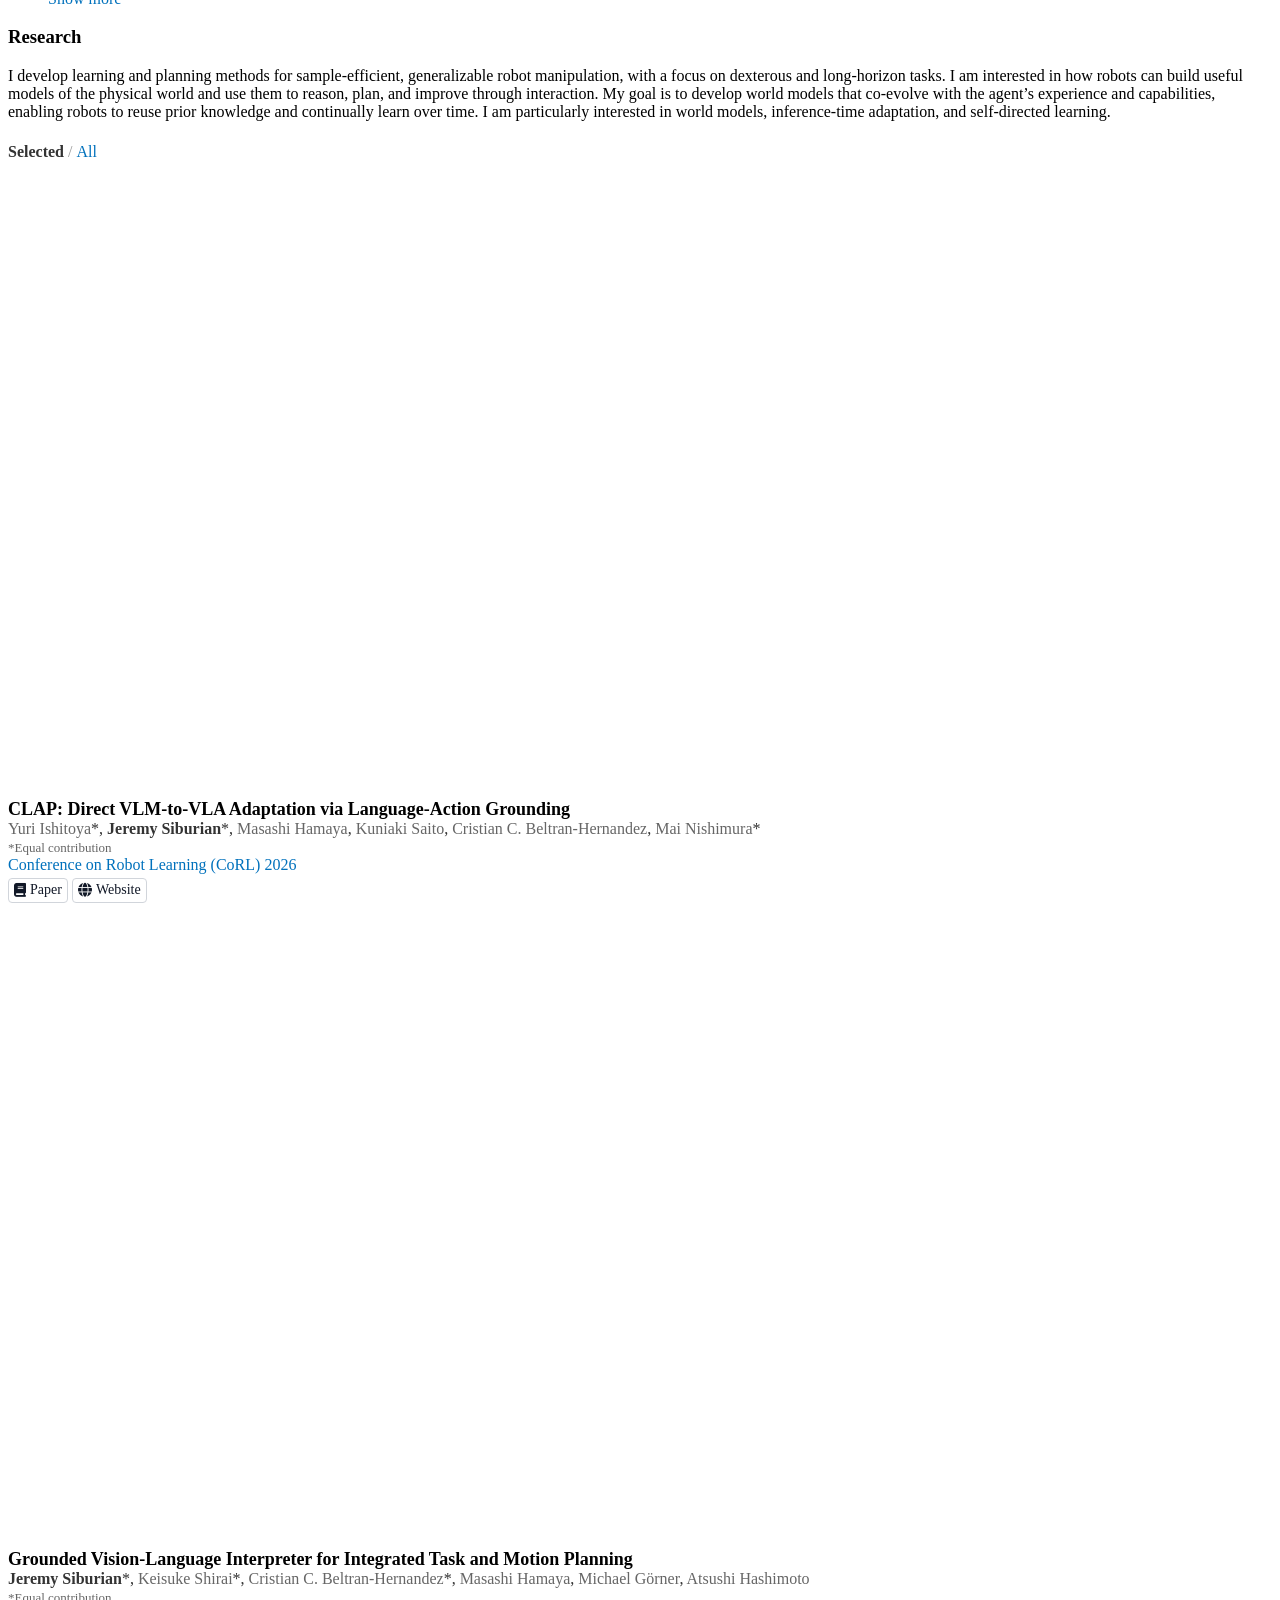
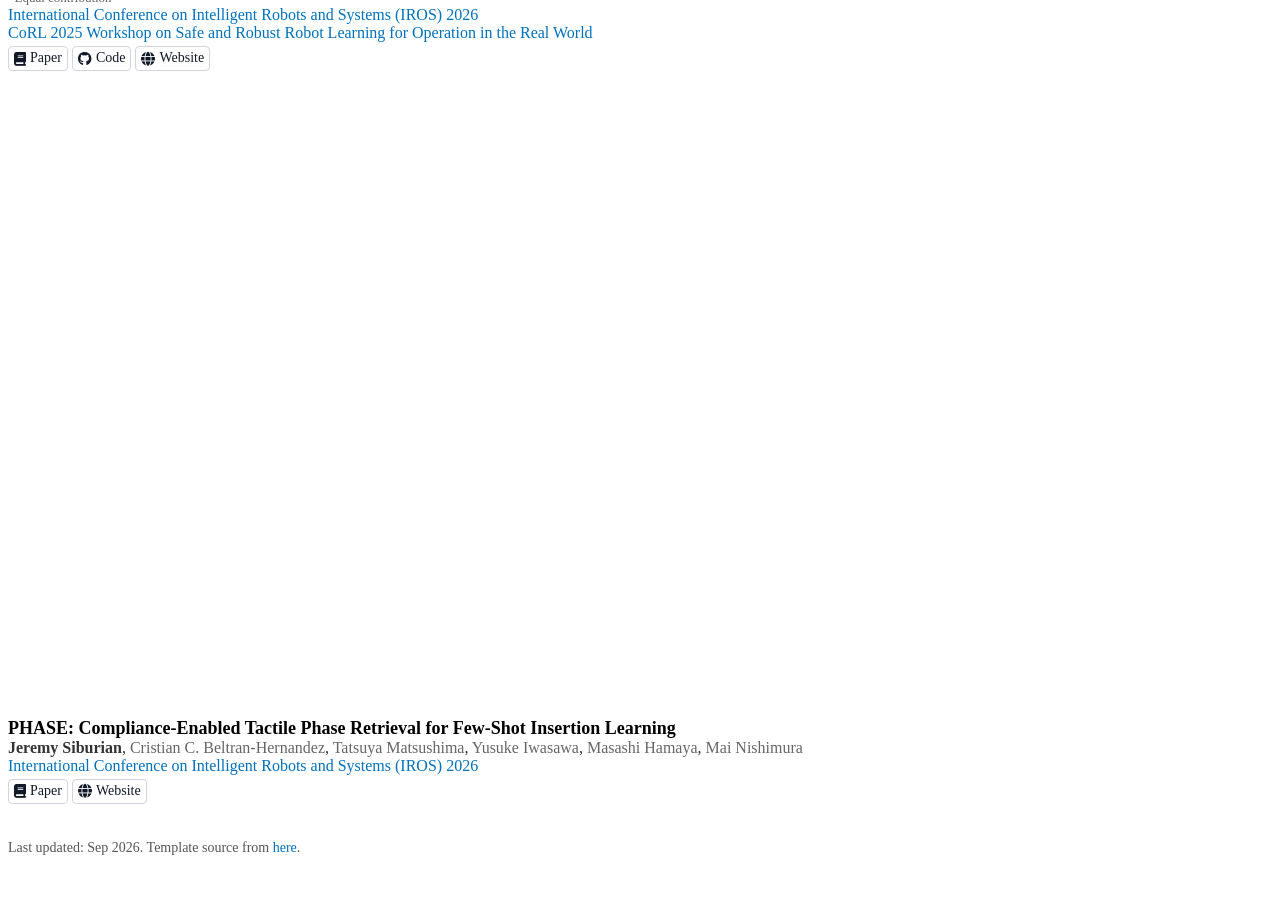
==== commit abd670d1: "add paper filter and news toggle, update research description - Selected/All filter for papers (CLAP" ====
--- a/index.html
+++ b/index.html
@@ -108,6 +108,44 @@
     }
     .social-icons a:hover {
       color: #208799;
+    }
+
+    .paper-filter {
+      /* uneven so the visible gaps match: the description's line spacing adds extra space above */
+      margin: 22px 0 27px;
+      color: #999999;
+    }
+    .paper-filter button,
+    .news-toggle button {
+      padding: 0;
+      border: 0;
+      background: none;
+      font: inherit;
+      color: #0071bc;
+      cursor: pointer;
+    }
+    .paper-filter button:hover,
+    .news-toggle button:hover {
+      color: #208799;
+    }
+    .paper-filter button:focus:not(:focus-visible),
+    .news-toggle button:focus:not(:focus-visible) {
+      outline: none;
+    }
+    .paper-filter button[aria-pressed="true"] {
+      color: #333333;
+      font-weight: 600;
+      cursor: default;
+    }
+    .show-selected .paper:not(.selected),
+    .show-selected .paper:not(.selected) + .content-div {
+      display: none;
+    }
+    .news-toggle {
+      list-style: none;
+    }
+    .show-recent .older {
+      display: none;
     }
   </style>
 
@@ -154,6 +192,19 @@
     const nishimura        = '<a href="https://scholar.google.com/citations?user=he1RdFcAAAAJ&hl=en" target="_blank" rel="noopener noreferrer">Mai Nishimura</a>';
   </script>
 
+  <script>
+    function filterPapers(button, selectedOnly) {
+      document.getElementById("research").classList.toggle("show-selected", selectedOnly);
+      button.parentElement.querySelectorAll("button").forEach(b => b.setAttribute("aria-pressed", String(b === button)));
+    }
+
+    function toggleNews(button) {
+      const expanded = !document.getElementById("news").classList.toggle("show-recent");
+      button.textContent = expanded ? "Show less" : "Show more";
+      button.setAttribute("aria-expanded", String(expanded));
+    }
+  </script>
+
 </head>
 
 <div class="header">
@@ -170,7 +221,7 @@
         <h2> Jeremy Siburian </h2>
         Email: jeremy.siburian [at] weblab.t.u-tokyo.ac.jp<br>
         <div class="social-icons">
-          <a href="./202512_CV_Jeremy_Siburian.pdf" target="_blank" rel="noopener noreferrer" title="CV (Dec 2025)" aria-label="CV (Dec 2025)"><i class="fas fa-file-pdf"></i></a>
+          <!-- <a href="./202512_CV_Jeremy_Siburian.pdf" target="_blank" rel="noopener noreferrer" title="CV (Dec 2025)" aria-label="CV (Dec 2025)"><i class="fas fa-file-pdf"></i></a> -->
           <a href="https://scholar.google.com/citations?user=WssLotwAAAAJ&hl=en" target="_blank" rel="noopener noreferrer" title="Google Scholar" aria-label="Google Scholar"><i class="fa-brands fa-google-scholar"></i></a>
           <a href="https://github.com/jsiburian" target="_blank" rel="noopener noreferrer" title="GitHub" aria-label="GitHub"><i class="fa-brands fa-github"></i></a>
           <a href="https://x.com/jeremy_dasa" target="_blank" rel="noopener noreferrer" title="X" aria-label="X"><i class="fa-brands fa-x-twitter"></i></a>
@@ -195,7 +246,7 @@
   </div>
 </div>
 
-<div class="container">
+<div class="container show-recent" id="news">
   <h3> News </h3>
   <ul>
     <li>
@@ -210,55 +261,59 @@
     <li>
       Apr 2026: I received the <a href="https://www.friendsofutokyo.org/en/" target="_blank" rel="noopener noreferrer">Friends of UTokyo (FUTI)</a> scholarship for my visit to Cornell.
     </li>
-    <!-- <li>
+    <!-- <li class="older">
       Oct 2025: Attended CoRL 2025 in Seoul and presented <a href="https://omron-sinicx.github.io/ViLaIn-TAMP/" target="_blank" rel="noopener noreferrer">ViLaIn-TAMP</a> at the
       <a href="https://sites.google.com/view/corl-2025-safe-rol-workshop/home?authuser=0" target="_blank" rel="noopener noreferrer">SAFE-ROL Workshop</a>.
     </li> -->
-    <li>
+    <li class="older">
       Sep 2024: Invited Talk at <a href="https://www.tokyoai.jp/" target="_blank" rel="noopener noreferrer">Tokyo AI (TAI)</a> on "Task and Motion Planning for Long-Horizon Manipulation". See the speaker deck <a href="https://drive.google.com/file/d/1VlUE2Ai4MCHfHAC2poKhY1QgmwUosKgK/view?usp=drive_link" target="_blank" rel="noopener noreferrer">here</a>.
     </li>
-    <li>
+    <li class="older">
       May 2024: Our paper received the Best Video Award at the
       <a href="https://sites.google.com/view/icra2024cookingrobotics/accepted-works?authuser=0" target="_blank" rel="noopener noreferrer">ICRA 2024 Cooking Robotics Workshop</a>.
     </li>
+    <li class="news-toggle">
+      <button type="button" aria-expanded="false" onclick="toggleNews(this)">Show more</button>
+    </li>
   </ul>
 </div>
 
 
-<div class="container">
+<div class="container show-selected" id="research">
   <!-- publications come here -->
   <!-- <h3> Papers <font size="3" style="font-weight:normal">(*Equal Technical Contribution, †Equal Advising)</font></h3> -->
   <h3> Research <font size="3" style="font-weight:normal"></font></h3>
   <!-- My ultimate research goal is develop autonomous robots that can be incorporated in our daily lives. 
   I envision robots that can perform long-horizon planning in complex environments, continuously learn new skills throughout their lifetime, while interacting naturally with humans. 
   To this end, my current research interests revolve around <b>foundation models for decision-making</b>, <b>continual skill learning</b>, and <b>human-robot interaction</b>. -->
-  I develop learning and planning methods for sample-efficient, generalizable robot manipulation.
-  My central interest is enabling robots to <b>continually learn and self-improve</b> by reusing prior knowledge, adapting efficiently to new tasks, and learning from limited interaction rather than repeatedly training from scratch.
-  More broadly, I am interested in how robots can build useful representations of the physical world and use search, planning, and feedback to decide what to learn and how to improve.
-  I hope to develop physical agents whose capabilities grow over time as they encounter new tasks and environments, with a particular interest in <b>world models, inference-time adaptation, and self-directed learning</b>.
+  I develop learning and planning methods for sample-efficient, generalizable robot manipulation, with a focus on dexterous and long-horizon tasks.
+  I am interested in how robots can build useful models of the physical world and use them to reason, plan, and improve through interaction.
+  My goal is to develop world models that co-evolve with the agent’s experience and capabilities, enabling robots to reuse prior knowledge and continually learn over time.
+  I am particularly interested in world models, inference-time adaptation, and self-directed learning.
 
   <!---- Last Count is Jul 10 ---->
-  <div class="small-div"></div>
-
-
-  <div class="row align-items-center">
+  <div class="paper-filter">
+    <button type="button" aria-pressed="true" onclick="filterPapers(this, true)">Selected</button> /
+    <button type="button" aria-pressed="false" onclick="filterPapers(this, false)">All</button>
+  </div>
+
+
+  <div class="row align-items-center paper selected">
     <div class="col-md-4 align-column-center">
-      <div style="text-align: right;">
-        <video playsinline autoplay loop muted data-src="res/figs/clap_teaser.mp4" width="85%" preload="none"
-               style="border-radius:10px; margin-right: 4%;"></video>
-      </div>
+      <video playsinline autoplay loop muted data-src="res/figs/clap_teaser.mp4" width="96%" preload="none"
+             style="border-radius:10px;"></video>
     </div>
     <div class="col-md-8" style="padding-left: 0;">
       <font size="4"> <b> CLAP: Direct VLM-to-VLA Adaptation via Language-Action Grounding </b></font><br>
       <div class="authors">
-        <a href="https://ishity.github.io/" target="_blank" rel="noopener noreferrer">Yuri Ishitoya</a>&dagger;,
-        <b> Jeremy Siburian</b>&dagger;,
+        <a href="https://ishity.github.io/" target="_blank" rel="noopener noreferrer">Yuri Ishitoya</a>*,
+        <b> Jeremy Siburian</b>*,
         <script>document.write(hamaya);</script>,
         <a href="https://ksaito-ut.github.io/" target="_blank" rel="noopener noreferrer">Kuniaki Saito</a>,
         <script>document.write(cambel_cc);</script>,
-        <script>document.write(nishimura);</script>&dagger;
-      </div>
-      <span style="font-size:13px; color:#666;">&dagger;Equal contribution</span><br>
+        <script>document.write(nishimura);</script>*
+      </div>
+      <span style="font-size:13px; color:#666;">*Equal contribution</span><br>
       <a href="https://2026.corl.org/" target="_blank" rel="noopener noreferrer">
         Conference on Robot Learning (CoRL) 2026
       </a>
@@ -271,12 +326,47 @@
   <div class="content-div"></div>
 
 
-  <div class="row align-items-center">
+  <div class="row align-items-center paper selected">
     <div class="col-md-4 align-column-center">
-      <div style="text-align: right;">
-        <video playsinline autoplay loop muted data-src="res/figs/PHASE_Teaser_Website.mp4" width="85%" preload="none"
-               style="border-radius:10px; margin-right: 4%;"></video>
-      </div>
+      <video playsinline autoplay loop muted data-src="res/figs/vilain-tamp-demo-video.mp4" width="96%" preload="none"
+             style="border-radius:10px;"></video>
+    </div>
+    <div class="col-md-8" style="padding-left: 0;">
+      <font size="4"> <b> Grounded Vision-Language Interpreter for Integrated Task and Motion Planning </b></font><br>
+      <div class="authors">
+        <b> Jeremy Siburian</b>*,
+        <script>document.write(shirai);</script>*,
+        <script>document.write(cambel_cc);</script>*,
+        <script>document.write(hamaya);</script>,
+        <script>document.write(gorner);</script>,
+        <script>document.write(hashimoto);</script>
+      </div>
+      <span style="font-size:13px; color:#666;">*Equal contribution</span><br>
+      <a href="https://iros-pittsburgh.org/" target="_blank" rel="noopener noreferrer">
+        International Conference on Intelligent Robots and Systems (IROS) 2026
+      </a> <br>
+      <a href="https://sites.google.com/view/corl-2025-safe-rol-workshop" target="_blank" rel="noopener noreferrer">
+        CoRL 2025 Workshop on Safe and Robust Robot Learning for Operation in the Real World
+      </a>
+      <div class="link-badges">
+        <a href="https://www.arxiv.org/abs/2506.03270" class="badge" target="_blank" rel="noopener noreferrer"><i class="fas fa-book"></i>Paper</a>
+        <a href="https://github.com/omron-sinicx/ViLaIn-TAMP" class="badge" target="_blank" rel="noopener noreferrer"><i class="fa-brands fa-github"></i>Code</a>
+        <a href="https://omron-sinicx.github.io/ViLaIn-TAMP/" class="badge" target="_blank" rel="noopener noreferrer"><i class="fas fa-globe"></i>Website</a>
+        <!-- <a href="https://x.com/irmakkguzey/status/1991898960341193064" class="badge" target="_blank"><i
+          class="fas fa-comment-dots"></i>Summary</a> -->
+      </div>
+      <!-- <div class="authors">
+        A neuro-symbolic framework that grounds multimodal inputs into structured programmatic representations with VLMs, then solves the low-level motion with TAMP.
+      </div> -->
+    </div>
+  </div>
+  <div class="content-div"></div>
+
+
+  <div class="row align-items-center paper selected">
+    <div class="col-md-4 align-column-center">
+      <video playsinline autoplay loop muted data-src="res/figs/PHASE_Teaser_Website.mp4" width="96%" preload="none"
+             style="border-radius:10px;"></video>
     </div>
     <div class="col-md-8" style="padding-left: 0;">
       <font size="4"> <b> PHASE: Compliance-Enabled Tactile Phase Retrieval for Few-Shot Insertion Learning </b></font><br>
@@ -292,6 +382,7 @@
         International Conference on Intelligent Robots and Systems (IROS) 2026
       </a>
       <div class="link-badges">
+        <a href="https://arxiv.org/abs/2609.30889" class="badge" target="_blank" rel="noopener noreferrer"><i class="fas fa-book"></i>Paper</a>
         <a href="https://omron-sinicx.github.io/phase/" class="badge" target="_blank" rel="noopener noreferrer"><i class="fas fa-globe"></i>Website</a>
       </div>
       <!-- <div class="authors">
@@ -302,63 +393,22 @@
   <div class="content-div"></div>
 
 
-  <div class="row align-items-center">
+  <div class="row align-items-center paper">
     <div class="col-md-4 align-column-center">
-      <div style="text-align: right;">
-        <video playsinline autoplay loop muted data-src="res/figs/vilain-tamp-demo-video.mp4" width="85%" preload="none"
-               style="border-radius:10px; margin-right: 4%;"></video>
-      </div>
-    </div>
-    <div class="col-md-8" style="padding-left: 0;">
-      <font size="4"> <b> Grounded Vision-Language Interpreter for Integrated Task and Motion Planning </b></font><br>
-      <div class="authors">
-        <b> Jeremy Siburian</b>&dagger;,
-        <script>document.write(shirai);</script>&dagger;,
-        <script>document.write(cambel_cc);</script>&dagger;,
-        <script>document.write(hamaya);</script>,
-        <script>document.write(gorner);</script>,
-        <script>document.write(hashimoto);</script>
-      </div>
-      <span style="font-size:13px; color:#666;">&dagger;Equal contribution</span><br>
-      <a href="https://iros-pittsburgh.org/" target="_blank" rel="noopener noreferrer">
-        International Conference on Intelligent Robots and Systems (IROS) 2026
-      </a> <br>
-      <a href="https://sites.google.com/view/corl-2025-safe-rol-workshop" target="_blank" rel="noopener noreferrer">
-        CoRL 2025 Workshop on Safe and Robust Robot Learning for Operation in the Real World
-      </a>
-      <div class="link-badges">
-        <a href="https://www.arxiv.org/abs/2506.03270" class="badge" target="_blank" rel="noopener noreferrer"><i class="fas fa-book"></i>Paper</a>
-        <a href="https://github.com/omron-sinicx/ViLaIn-TAMP" class="badge" target="_blank" rel="noopener noreferrer"><i class="fa-brands fa-github"></i>Code</a>
-        <a href="https://omron-sinicx.github.io/ViLaIn-TAMP/" class="badge" target="_blank" rel="noopener noreferrer"><i class="fas fa-globe"></i>Website</a>
-        <!-- <a href="https://x.com/irmakkguzey/status/1991898960341193064" class="badge" target="_blank"><i
-          class="fas fa-comment-dots"></i>Summary</a> -->
-      </div>
-      <!-- <div class="authors">
-        A neuro-symbolic framework that grounds multimodal inputs into structured programmatic representations with VLMs, then solves the low-level motion with TAMP.
-      </div> -->
-    </div>
-  </div>
-  <div class="content-div"></div>
-
-
-  <div class="row align-items-center">
-    <div class="col-md-4 align-column-center">
-      <div style="text-align: right;">
-        <video playsinline autoplay loop muted data-src="res/figs/tameso.mp4" width="85%" preload="none"
-               style="border-radius:10px; margin-right: 4%;"></video>
-      </div>
+      <video playsinline autoplay loop muted data-src="res/figs/tameso.mp4" width="96%" preload="none"
+             style="border-radius:10px;"></video>
     </div>
     <div class="col-md-8" style="padding-left: 0;">
       <font size="4"> <b> Tactile Memory with Soft Robot: Robust Object Insertion via Masked Encoding and Soft Wrist</b></font><br>
       <div class="authors">
-        <a href="https://tatsukamijo.github.io/" target="_blank" rel="noopener noreferrer">Tatsuya Kamijo</a>&dagger;,
-        <script>document.write(nishimura);</script>&dagger;,
+        <a href="https://tatsukamijo.github.io/" target="_blank" rel="noopener noreferrer">Tatsuya Kamijo</a>*,
+        <script>document.write(nishimura);</script>*,
         <a href="https://nodokas.com/" target="_blank" rel="noopener noreferrer">Nodoka Shibasaki</a>,
         <b> Jeremy Siburian</b>,
         <script>document.write(cambel_cc);</script>,
         <script>document.write(hamaya);</script>
       </div>
-      <span style="font-size:13px; color:#666;">&dagger;Equal contribution</span><br>
+      <span style="font-size:13px; color:#666;">*Equal contribution</span><br>
       Robotics and Automation Letters (RA-L) 2026
       <div class="link-badges">
         <a href="https://arxiv.org/abs/2601.19275" class="badge" target="_blank" rel="noopener noreferrer"><i class="fas fa-book"></i>Paper</a>
@@ -368,21 +418,19 @@
   <div class="content-div"></div>
 
 
-  <div class="row align-items-center">
+  <div class="row align-items-center paper">
     <div class="col-md-4 align-column-center">
-      <div style="text-align: right;">
-        <video playsinline autoplay loop muted data-src="res/figs/icra24_cooking.mp4" width="85%" preload="none"
-               style="border-radius:10px; margin-right: 4%;"></video>
-      </div>
+      <video playsinline autoplay loop muted data-src="res/figs/icra24_cooking.mp4" width="96%" preload="none"
+             style="border-radius:10px;"></video>
     </div>
     <div class="col-md-8" style="padding-left: 0;">
       <font size="4"> <b> Integrated Task and Motion Planning for Real-World Cooking Tasks </b></font><br>
       <div class="authors">
-        <b> Jeremy Siburian</b>&dagger;,
-        <script>document.write(cambel_cc);</script>&dagger;,
+        <b> Jeremy Siburian</b>*,
+        <script>document.write(cambel_cc);</script>*,
         <script>document.write(hamaya);</script>
       </div>
-      <span style="font-size:13px; color:#666;">&dagger;Equal contribution</span><br>
+      <span style="font-size:13px; color:#666;">*Equal contribution</span><br>
       <a href="https://sice-si.org/SII2025/" target="_blank" rel="noopener noreferrer">
         International Symposium on System Integrations (SII) 2025
         </a> <br>
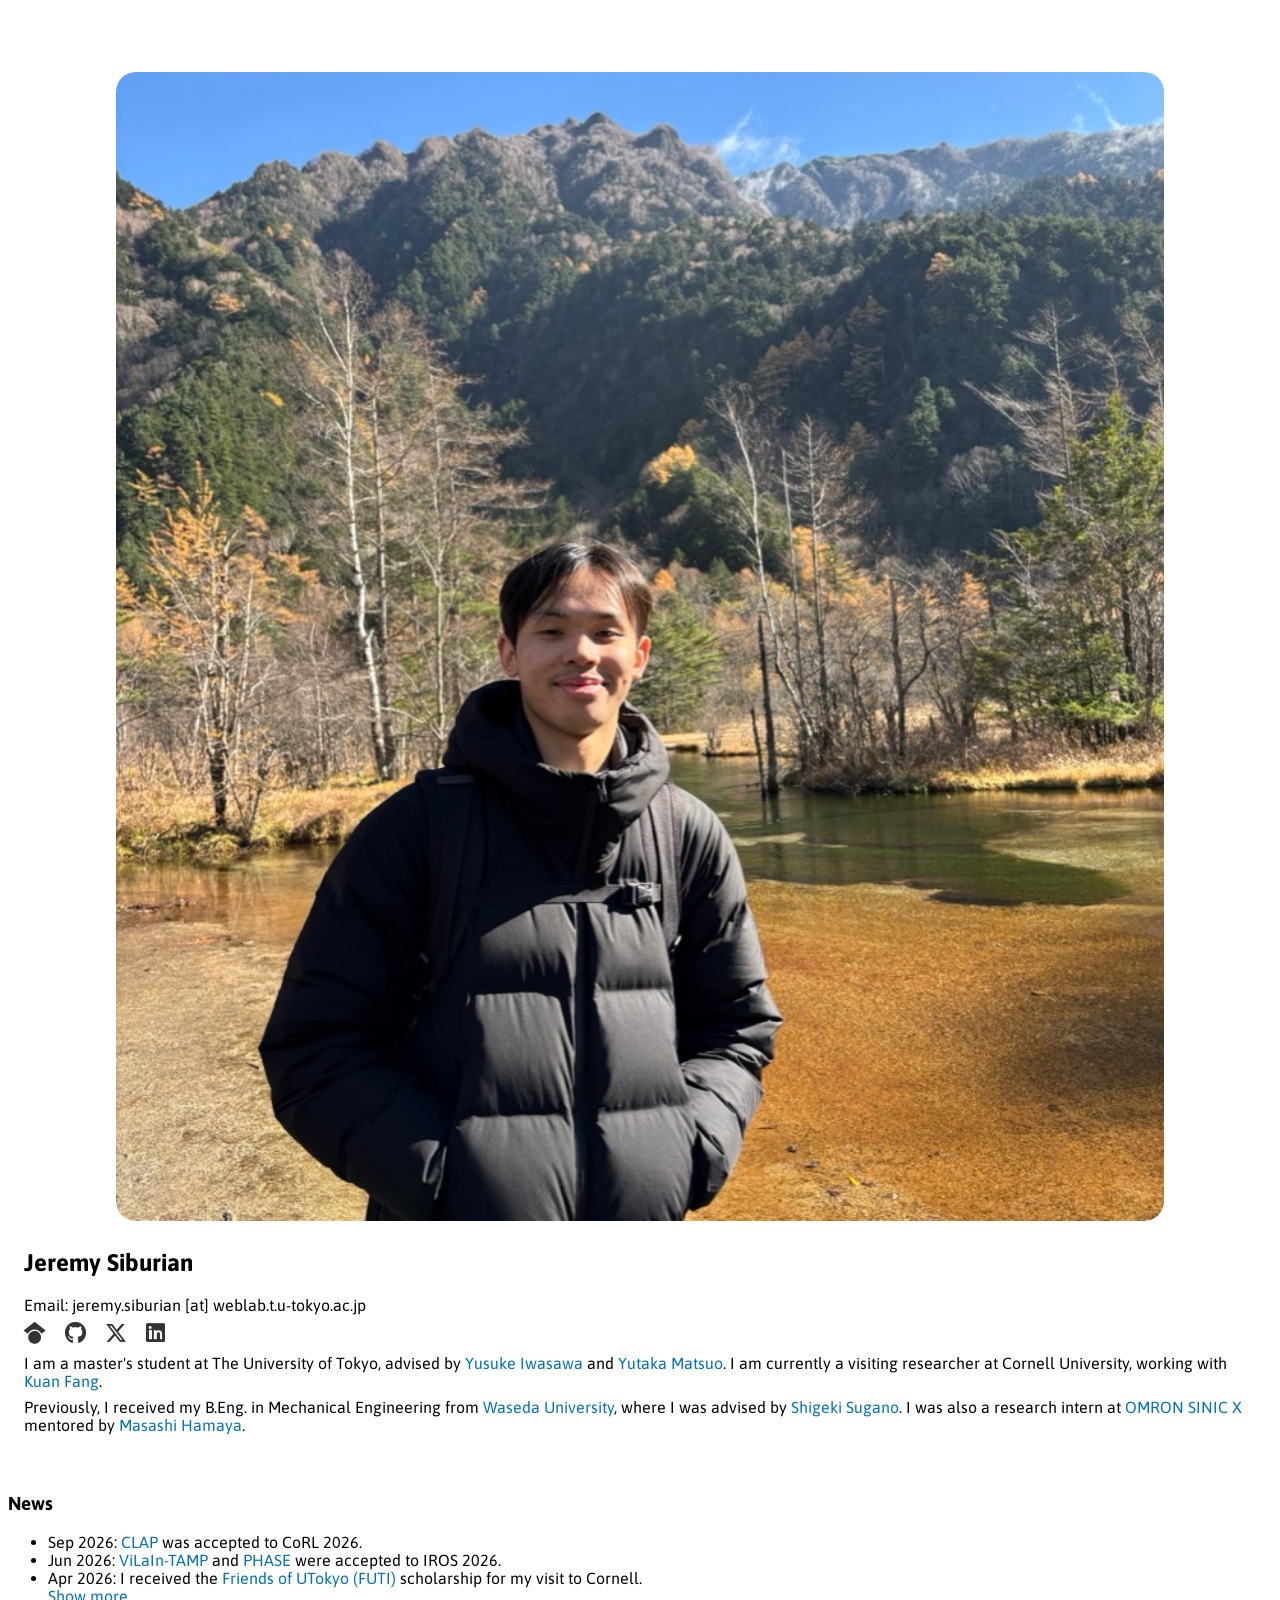
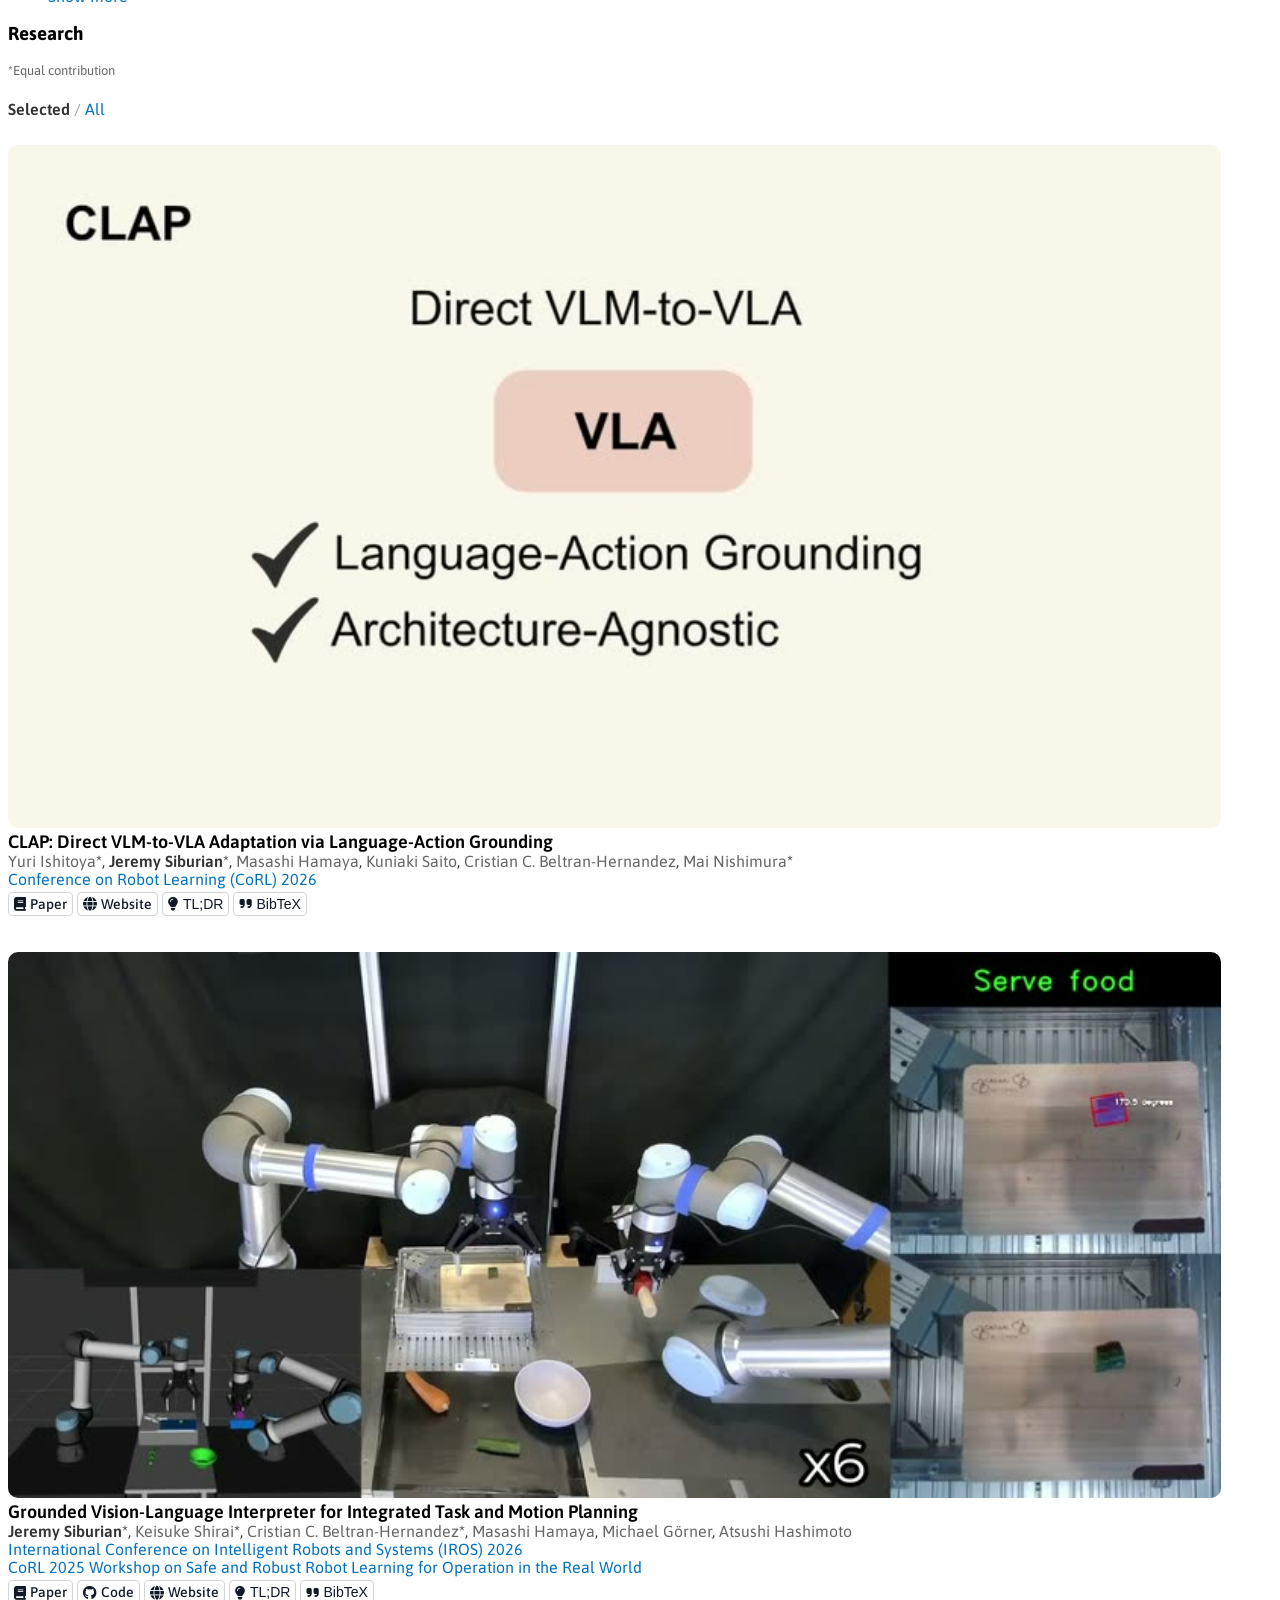
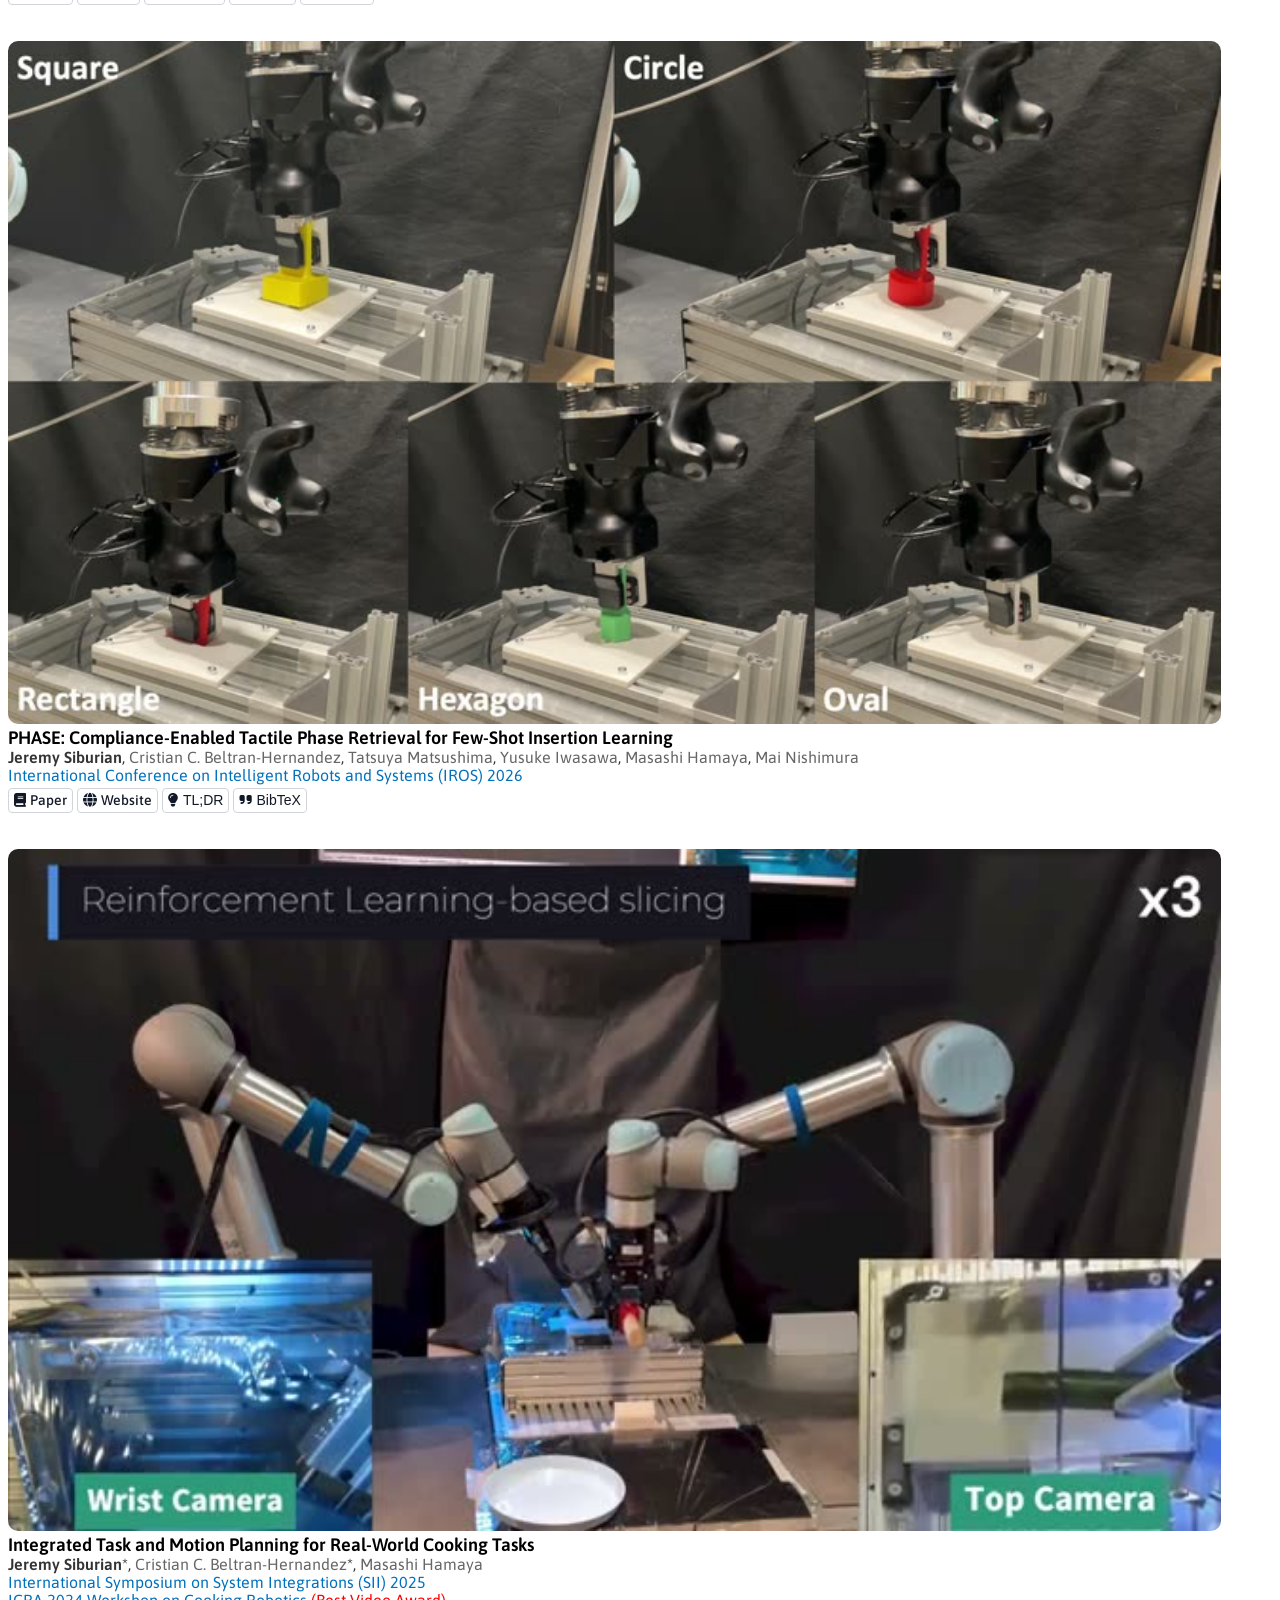
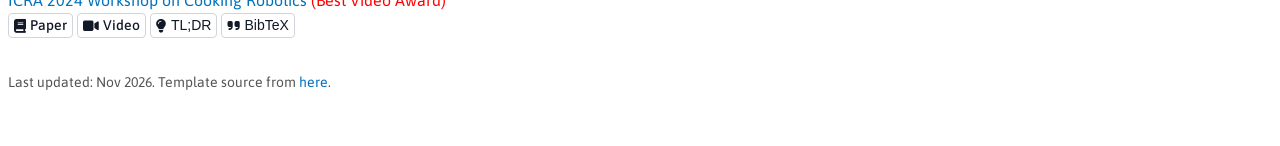
==== commit d0fcff57: "add paper extras, link previews and new paper; switch to Asap font - click a teaser video or figure " ====
--- a/index.html
+++ b/index.html
@@ -7,6 +7,19 @@
   <!-- The above 3 meta tags *must* come first in the head; any other head content must come *after* these tags -->
   <title>Jeremy Siburian</title>
 
+  <!-- Search result and link preview text -->
+  <meta name="description" content="Master's student at The University of Tokyo developing learning and planning methods for sample-efficient, generalizable robot manipulation.">
+  <link rel="canonical" href="https://jsiburian.github.io/">
+  <meta property="og:type" content="website">
+  <meta property="og:url" content="https://jsiburian.github.io/">
+  <meta property="og:title" content="Jeremy Siburian">
+  <meta property="og:description" content="Master's student at The University of Tokyo developing learning and planning methods for sample-efficient, generalizable robot manipulation.">
+  <meta property="og:image" content="https://jsiburian.github.io/res/figs/og-image.jpg">
+  <meta property="og:image:width" content="1200">
+  <meta property="og:image:height" content="630">
+  <meta property="og:image:alt" content="Jeremy Siburian, learning and planning for robot manipulation, The University of Tokyo">
+  <meta name="twitter:card" content="summary_large_image">
+
   <!-- Favicon -->
   <link rel="icon" type="image/png" sizes="96x96" href="res/icons/utokyo.png">
 
@@ -22,11 +35,22 @@
   <link href="res/css/bootstrap.min.css" rel="stylesheet">
   <link rel="stylesheet" href="https://cdnjs.cloudflare.com/ajax/libs/font-awesome/6.7.2/css/all.min.css">
 
+  <!-- Google Font: Asap (same typeface as andyzeng.github.io) -->
+  <link rel="preconnect" href="https://fonts.googleapis.com">
+  <link rel="preconnect" href="https://fonts.gstatic.com" crossorigin>
+  <link href="https://fonts.googleapis.com/css2?family=Asap:ital,wght@0,400;0,500;0,600;0,700;1,400;1,600&display=swap" rel="stylesheet">
+
   <style>
+    body {
+      font-family: 'Asap', roboto, sans-serif;
+    }
+    b, strong {
+      font-weight: 600;
+    }
+
     .header {
       width: auto;
       max-width: auto;
-      font-family: Arial;
       padding: 2rem 1rem;
     }
 
@@ -129,7 +153,10 @@
       color: #208799;
     }
     .paper-filter button:focus:not(:focus-visible),
-    .news-toggle button:focus:not(:focus-visible) {
+    .news-toggle button:focus:not(:focus-visible),
+    .link-badges button:focus:not(:focus-visible),
+    .media-zoom:focus:not(:focus-visible),
+    #media-dialog button:focus:not(:focus-visible) {
       outline: none;
     }
     .paper-filter button[aria-pressed="true"] {
@@ -146,6 +173,107 @@
     }
     .show-recent .older {
       display: none;
+    }
+    .link-badges button.badge {
+      cursor: pointer;
+    }
+    .link-badges .badge[aria-expanded="true"] {
+      background: #f3f4f6;
+    }
+    .tldr {
+      margin-top: 6px;
+      padding-left: 10px;
+      font-size: 15px;
+      color: #333333;
+      border-left: 2px solid #d1d5db;
+    }
+    .bibtex {
+      margin: 6px 0 0;
+      padding: 8px 10px;
+      font-size: 12px;
+      color: #333333;
+      white-space: pre-wrap;
+      background: #f3f4f6;
+      border-radius: 4px;
+    }
+    .media-zoom {
+      position: relative;
+      display: block;
+      width: 96%;
+      padding: 0;
+      border: 0;
+      background: none;
+      cursor: zoom-in;
+    }
+    .media-zoom i {
+      position: absolute;
+      top: 8px;
+      right: 8px;
+      padding: 6px;
+      font-size: 13px;
+      color: #ffffff;
+      background: rgba(0, 0, 0, 0.55);
+      border-radius: 4px;
+      opacity: 0;
+      transition: opacity 0.15s ease;
+    }
+    .media-zoom:hover i,
+    .media-zoom:focus-visible i {
+      opacity: 1;
+    }
+    @media (hover: none) {
+      .media-zoom i {
+        opacity: 1;
+      }
+    }
+    #media-dialog {
+      width: min(960px, 94vw);
+      padding: 0;
+      border: 0;
+      border-radius: 10px;
+      overflow: hidden;
+    }
+    /* these videos have no high-resolution source, so keep them from looking blurry */
+    #media-dialog.low-res {
+      width: min(640px, 94vw);
+    }
+    #media-dialog::backdrop {
+      background: rgba(0, 0, 0, 0.75);
+    }
+    #media-dialog video,
+    #media-dialog img {
+      display: block;
+      width: 100%;
+      max-height: calc(94vh - 48px);
+      object-fit: contain;
+    }
+    #media-dialog video {
+      background: #000000;
+    }
+    .media-zoom img {
+      width: 100%;
+      height: auto;
+    }
+    .media-caption {
+      display: flex;
+      align-items: center;
+      justify-content: space-between;
+      gap: 12px;
+      padding: 10px 14px;
+      font-size: 15px;
+      font-weight: 600;
+      color: #333333;
+    }
+    .media-caption button {
+      padding: 0 4px;
+      border: 0;
+      background: none;
+      font-size: 18px;
+      color: #666666;
+      cursor: pointer;
+    }
+    .media-caption button:hover {
+      color: #208799;
     }
   </style>
 
@@ -203,6 +331,51 @@
       button.textContent = expanded ? "Show less" : "Show more";
       button.setAttribute("aria-expanded", String(expanded));
     }
+
+    function toggleTldr(button) {
+      const tldr = button.closest(".paper").querySelector(".tldr");
+      tldr.hidden = !tldr.hidden;
+      button.setAttribute("aria-expanded", String(!tldr.hidden));
+    }
+
+    function copyBibtex(button) {
+      const bibtex = button.closest(".paper").querySelector(".bibtex");
+      const label = button.querySelector("span");
+      // if the browser blocks copying, show the entry so it can be selected by hand
+      const showBibtex = () => { bibtex.hidden = false; };
+      if (!navigator.clipboard) return showBibtex();
+      navigator.clipboard.writeText(bibtex.textContent.trim()).then(() => {
+        label.textContent = "Copied!";
+        setTimeout(() => { label.textContent = "BibTeX"; }, 1500);
+      }, showBibtex);
+    }
+
+    function openMedia(button) {
+      const thumbnail = button.querySelector("video, img");
+      const isImage = thumbnail.tagName === "IMG";
+      const dialog = document.getElementById("media-dialog");
+      const video = dialog.querySelector("video");
+      const image = dialog.querySelector("img");
+      dialog.classList.toggle("low-res", !thumbnail.dataset.large);
+      video.hidden = isImage;
+      image.hidden = !isImage;
+      if (isImage) {
+        image.src = thumbnail.dataset.large || thumbnail.src;
+        image.alt = thumbnail.alt;
+      } else {
+        video.style.aspectRatio = thumbnail.clientWidth + " / " + thumbnail.clientHeight;
+        video.src = thumbnail.dataset.large || thumbnail.dataset.src;
+      }
+      dialog.querySelector("span").textContent = button.closest(".paper").querySelector("font b").textContent.trim();
+      dialog.showModal();
+    }
+
+    function closeMedia(dialog) {
+      const video = dialog.querySelector("video");
+      video.removeAttribute("src");
+      video.load();
+      dialog.querySelector("img").removeAttribute("src");
+    }
   </script>
 
 </head>
@@ -234,11 +407,12 @@
         <a href="https://scholar.google.com/citations?user=Dy8iau4AAAAJ&hl=en&oi=ao" target="_blank" rel="noopener noreferrer">Yutaka Matsuo</a>.
         <!-- <div class="small-div"></div> -->
         I am currently a visiting researcher at Cornell University, working with <a href="https://kuanfang.github.io/" target="_blank" rel="noopener noreferrer">Kuan Fang</a>.
-        I have also been fortunate to receive mentorship from <a href="https://jiayuanm.com/" target="_blank" rel="noopener noreferrer">Jiayuan Mao</a>.
+        <!-- I have also been fortunate to receive mentorship from <a href="https://jiayuanm.com/" target="_blank" rel="noopener noreferrer">Jiayuan Mao</a>. -->
         <div class="small-div"></div>
-        I have spent time at <a href="https://www.omron.com/sinicx/en/" target="_blank" rel="noopener noreferrer">OMRON SINIC X</a> as a robotics research intern and at <a href="https://asia.daimlertruck.com/en/" target="_blank" rel="noopener noreferrer">Daimler Trucks Asia</a> as a research intern.
-        I received my B.Eng. in Mechanical Engineering from <a href="https://www.waseda.jp/fsci/en/" target="_blank" rel="noopener noreferrer">Waseda University</a>, where I was advised by
+        Previously, I received my B.Eng. in Mechanical Engineering from <a href="https://www.waseda.jp/fsci/en/" target="_blank" rel="noopener noreferrer">Waseda University</a>, where I was advised by
         <a href="https://scholar.google.com/citations?user=J1lw6cwAAAAJ&hl=en&oi=ao" target="_blank" rel="noopener noreferrer">Shigeki Sugano</a>.
+        I was also a research intern at <a href="https://www.omron.com/sinicx/en/" target="_blank" rel="noopener noreferrer">OMRON SINIC X</a> mentored by
+        <a href="https://scholar.google.com/citations?user=Khb7qw8AAAAJ&hl=en&oi=ao" target="_blank" rel="noopener noreferrer">Masashi Hamaya</a>.
         <div class="small-div"></div>
         <!-- If you would like to chat about life, career plans, or research ideas related to AI/ML/robotics, feel free to email me! -->
       </div>
@@ -250,10 +424,10 @@
   <h3> News </h3>
   <ul>
     <li>
-      Sep 2026: 2 papers were accepted to CoRL 2026, see you in Austin!
+      Sep 2026: <a href="https://arxiv.org/abs/2607.08974" target="_blank" rel="noopener noreferrer">CLAP</a> was accepted to CoRL 2026.
     </li>
     <li>
-      Jun 2026: 2 papers (PHASE and ViLaIn-TAMP) were accepted to IROS 2026, see you in Pittsburgh!
+      Jun 2026: <a href="https://www.arxiv.org/abs/2506.03270" target="_blank" rel="noopener noreferrer">ViLaIn-TAMP</a> and <a href="https://arxiv.org/abs/2609.30889" target="_blank" rel="noopener noreferrer">PHASE</a> were accepted to IROS 2026.
     </li>
     <!-- <li>
       Jun 2026: Started as a visiting scholar at <a href="https://www.cs.cornell.edu/" target="_blank" rel="noopener noreferrer">Cornell CS</a> working with <a href="https://kuanfang.github.io/" target="_blank" rel="noopener noreferrer">Kuan Fang</a>.
@@ -283,13 +457,17 @@
   <!-- publications come here -->
   <!-- <h3> Papers <font size="3" style="font-weight:normal">(*Equal Technical Contribution, †Equal Advising)</font></h3> -->
   <h3> Research <font size="3" style="font-weight:normal"></font></h3>
+  <div style="font-size:13px; color:#666;">*Equal contribution</div>
   <!-- My ultimate research goal is develop autonomous robots that can be incorporated in our daily lives. 
   I envision robots that can perform long-horizon planning in complex environments, continuously learn new skills throughout their lifetime, while interacting naturally with humans. 
   To this end, my current research interests revolve around <b>foundation models for decision-making</b>, <b>continual skill learning</b>, and <b>human-robot interaction</b>. -->
-  I develop learning and planning methods for sample-efficient, generalizable robot manipulation, with a focus on dexterous and long-horizon tasks.
+  <!-- I develop learning and planning methods for sample-efficient, generalizable robot manipulation, with a focus on dexterous and long-horizon tasks.
   I am interested in how robots can build useful models of the physical world and use them to reason, plan, and improve through interaction.
   My goal is to develop world models that co-evolve with the agent’s experience and capabilities, enabling robots to reuse prior knowledge and continually learn over time.
-  I am particularly interested in world models, inference-time adaptation, and self-directed learning.
+  I am particularly interested in world models, inference-time adaptation, and self-directed learning. -->
+  <!-- I develop data-efficient learning and planning methods for generalizable robot manipulation.
+  I aim to build structured, action-conditioned world models that capture object interactions and physical dynamics, enabling robots to predict action outcomes, plan long-horizon tasks, and transfer contact-rich skills.
+  I am particularly interested in physical world representations, world-model-guided robot learning, and test-time adaptation through interaction. -->
 
   <!---- Last Count is Jul 10 ---->
   <div class="paper-filter">
@@ -300,8 +478,11 @@
 
   <div class="row align-items-center paper selected">
     <div class="col-md-4 align-column-center">
-      <video playsinline autoplay loop muted data-src="res/figs/clap_teaser.mp4" width="96%" preload="none"
-             style="border-radius:10px;"></video>
+      <button type="button" class="media-zoom" aria-label="Enlarge CLAP video" onclick="openMedia(this)">
+        <video playsinline autoplay loop muted data-src="res/figs/clap_teaser.mp4" data-large="res/figs/large/clap_teaser.mp4" poster="res/figs/posters/clap_teaser.jpg" width="100%" preload="none"
+               style="border-radius:10px;"></video>
+        <i class="fas fa-expand"></i>
+      </button>
     </div>
     <div class="col-md-8" style="padding-left: 0;">
       <font size="4"> <b> CLAP: Direct VLM-to-VLA Adaptation via Language-Action Grounding </b></font><br>
@@ -313,14 +494,25 @@
         <script>document.write(cambel_cc);</script>,
         <script>document.write(nishimura);</script>*
       </div>
-      <span style="font-size:13px; color:#666;">*Equal contribution</span><br>
+      <!-- <span style="font-size:13px; color:#666;">*Equal contribution</span><br> -->
       <a href="https://2026.corl.org/" target="_blank" rel="noopener noreferrer">
         Conference on Robot Learning (CoRL) 2026
       </a>
       <div class="link-badges">
         <a href="https://arxiv.org/abs/2607.08974" class="badge" target="_blank" rel="noopener noreferrer"><i class="fas fa-book"></i>Paper</a>
         <a href="https://omron-sinicx.github.io/clap/" class="badge" target="_blank" rel="noopener noreferrer"><i class="fas fa-globe"></i>Website</a>
-      </div>
+        <button type="button" class="badge" aria-expanded="false" onclick="toggleTldr(this)"><i class="fas fa-lightbulb"></i>TL;DR</button>
+        <button type="button" class="badge" onclick="copyBibtex(this)"><i class="fas fa-quote-right"></i><span aria-live="polite">BibTeX</span></button>
+      </div>
+      <div class="tldr" hidden>
+        Pretrained vision-language models can be directly converted into vision-language-action models by prepending each numeric action sequence with a natural-language description, without changing the backbone architecture. With only a single epoch of fine-tuning, a 2B model achieves 90.8% on LIBERO.
+      </div>
+      <pre class="bibtex" hidden>@inproceedings{ishitoya2026clap,
+  title     = {{CLAP}: Direct {VLM}-to-{VLA} Adaptation via Language-Action Grounding},
+  author    = {Ishitoya, Yuri and Siburian, Jeremy and Hamaya, Masashi and Saito, Kuniaki and Beltran-Hernandez, Cristian C. and Nishimura, Mai},
+  booktitle = {Conference on Robot Learning (CoRL)},
+  year      = {2026}
+}</pre>
     </div>
   </div>
   <div class="content-div"></div>
@@ -328,8 +520,11 @@
 
   <div class="row align-items-center paper selected">
     <div class="col-md-4 align-column-center">
-      <video playsinline autoplay loop muted data-src="res/figs/vilain-tamp-demo-video.mp4" width="96%" preload="none"
-             style="border-radius:10px;"></video>
+      <button type="button" class="media-zoom" aria-label="Enlarge ViLaIn-TAMP video" onclick="openMedia(this)">
+        <video playsinline autoplay loop muted data-src="res/figs/vilain-tamp-demo-video.mp4" data-large="res/figs/large/vilain-tamp-demo-video.mp4" poster="res/figs/posters/vilain-tamp-demo-video.jpg" width="100%" preload="none"
+               style="border-radius:10px;"></video>
+        <i class="fas fa-expand"></i>
+      </button>
     </div>
     <div class="col-md-8" style="padding-left: 0;">
       <font size="4"> <b> Grounded Vision-Language Interpreter for Integrated Task and Motion Planning </b></font><br>
@@ -341,7 +536,7 @@
         <script>document.write(gorner);</script>,
         <script>document.write(hashimoto);</script>
       </div>
-      <span style="font-size:13px; color:#666;">*Equal contribution</span><br>
+      <!-- <span style="font-size:13px; color:#666;">*Equal contribution</span><br> -->
       <a href="https://iros-pittsburgh.org/" target="_blank" rel="noopener noreferrer">
         International Conference on Intelligent Robots and Systems (IROS) 2026
       </a> <br>
@@ -354,10 +549,18 @@
         <a href="https://omron-sinicx.github.io/ViLaIn-TAMP/" class="badge" target="_blank" rel="noopener noreferrer"><i class="fas fa-globe"></i>Website</a>
         <!-- <a href="https://x.com/irmakkguzey/status/1991898960341193064" class="badge" target="_blank"><i
           class="fas fa-comment-dots"></i>Summary</a> -->
-      </div>
-      <!-- <div class="authors">
-        A neuro-symbolic framework that grounds multimodal inputs into structured programmatic representations with VLMs, then solves the low-level motion with TAMP.
-      </div> -->
+        <button type="button" class="badge" aria-expanded="false" onclick="toggleTldr(this)"><i class="fas fa-lightbulb"></i>TL;DR</button>
+        <button type="button" class="badge" onclick="copyBibtex(this)"><i class="fas fa-quote-right"></i><span aria-live="polite">BibTeX</span></button>
+      </div>
+      <div class="tldr" hidden>
+        Vision-language models can translate multimodal inputs into structured PDDL specifications, which task and motion planning verifies for feasibility before execution. Feeding motion failures back as constraints to refine the specification enables verifiable, interpretable bimanual manipulation, demonstrated on a physical dual-arm robot.
+      </div>
+      <pre class="bibtex" hidden>@inproceedings{siburian2026vilain,
+  title     = {Grounded Vision-Language Interpreter for Long-Horizon Bimanual Task and Motion Planning},
+  author    = {Siburian, Jeremy and Shirai, Keisuke and Beltran-Hernandez, Cristian C. and Hamaya, Masashi and G{\"o}rner, Michael and Hashimoto, Atsushi},
+  booktitle = {IEEE/RSJ International Conference on Intelligent Robots and Systems (IROS)},
+  year      = {2026}
+}</pre>
     </div>
   </div>
   <div class="content-div"></div>
@@ -365,8 +568,11 @@
 
   <div class="row align-items-center paper selected">
     <div class="col-md-4 align-column-center">
-      <video playsinline autoplay loop muted data-src="res/figs/PHASE_Teaser_Website.mp4" width="96%" preload="none"
-             style="border-radius:10px;"></video>
+      <button type="button" class="media-zoom" aria-label="Enlarge PHASE video" onclick="openMedia(this)">
+        <video playsinline autoplay loop muted data-src="res/figs/PHASE_Teaser_Website.mp4" data-large="res/figs/large/PHASE_Teaser_Website.mp4" poster="res/figs/posters/PHASE_Teaser_Website.jpg" width="100%" preload="none"
+               style="border-radius:10px;"></video>
+        <i class="fas fa-expand"></i>
+      </button>
     </div>
     <div class="col-md-8" style="padding-left: 0;">
       <font size="4"> <b> PHASE: Compliance-Enabled Tactile Phase Retrieval for Few-Shot Insertion Learning </b></font><br>
@@ -384,10 +590,18 @@
       <div class="link-badges">
         <a href="https://arxiv.org/abs/2609.30889" class="badge" target="_blank" rel="noopener noreferrer"><i class="fas fa-book"></i>Paper</a>
         <a href="https://omron-sinicx.github.io/phase/" class="badge" target="_blank" rel="noopener noreferrer"><i class="fas fa-globe"></i>Website</a>
-      </div>
-      <!-- <div class="authors">
-        A retrieval-based approach for contact-rich robot manipulation that leverages multimodal tactile signals to extract structured phases, enabling efficient few-shot policy learning.
-      </div> -->
+        <button type="button" class="badge" aria-expanded="false" onclick="toggleTldr(this)"><i class="fas fa-lightbulb"></i>TL;DR</button>
+        <button type="button" class="badge" onclick="copyBibtex(this)"><i class="fas fa-quote-right"></i><span aria-live="polite">BibTeX</span></button>
+      </div>
+      <div class="tldr" hidden>
+        A compliant wrist lets robots sustain contact throughout insertion, producing tactile and force signals that reveal the phases of a task. Retrieving prior experience phase by phase enables few-shot insertion learning, improving success rates by 13 percentage points over the strongest non-phase-aware baseline.
+      </div>
+      <pre class="bibtex" hidden>@inproceedings{siburian2026phase,
+  title     = {{PHASE}: Compliance-Enabled Tactile Phase Retrieval for Few-Shot Insertion Learning},
+  author    = {Siburian, Jeremy and Beltran-Hernandez, Cristian C. and Matsushima, Tatsuya and Iwasawa, Yusuke and Hamaya, Masashi and Nishimura, Mai},
+  booktitle = {IEEE/RSJ International Conference on Intelligent Robots and Systems (IROS)},
+  year      = {2026}
+}</pre>
     </div>
   </div>
   <div class="content-div"></div>
@@ -395,8 +609,51 @@
 
   <div class="row align-items-center paper">
     <div class="col-md-4 align-column-center">
-      <video playsinline autoplay loop muted data-src="res/figs/tameso.mp4" width="96%" preload="none"
-             style="border-radius:10px;"></video>
+      <button type="button" class="media-zoom" aria-label="Enlarge error detection figure" onclick="openMedia(this)">
+        <img src="res/figs/online_error_detection.jpg" data-large="res/figs/large/online_error_detection.jpg" width="800" height="344" loading="lazy"
+             alt="Robot failures marked on a video timeline, each with a predicted time span and a cause-and-effect description" style="border-radius:10px;">
+        <i class="fas fa-expand"></i>
+      </button>
+    </div>
+    <div class="col-md-8" style="padding-left: 0;">
+      <font size="4"> <b> Online Robot Manipulation Error Detection and Description </b></font><br>
+      <div class="authors">
+        Yung-Shun Chan,
+        <a href="https://ksaito-ut.github.io/" target="_blank" rel="noopener noreferrer">Kuniaki Saito</a>,
+        <script>document.write(cambel_cc);</script>,
+        <b> Jeremy Siburian</b>,
+        <script>document.write(hamaya);</script>,
+        Chun-Yi Lee
+      </div>
+      <a href="https://2026.corl.org/" target="_blank" rel="noopener noreferrer">
+        Conference on Robot Learning (CoRL) 2026
+      </a>
+      <div class="link-badges">
+        <a href="https://omron-sinicx.github.io/Online_Robot_Error_Detection/" class="badge" target="_blank" rel="noopener noreferrer"><i class="fas fa-globe"></i>Website</a>
+        <button type="button" class="badge" aria-expanded="false" onclick="toggleTldr(this)"><i class="fas fa-lightbulb"></i>TL;DR</button>
+        <button type="button" class="badge" onclick="copyBibtex(this)"><i class="fas fa-quote-right"></i><span aria-live="polite">BibTeX</span></button>
+      </div>
+      <div class="tldr" hidden>
+        Robot manipulation failures can be detected as the video streams, predicting when each failure begins and ends along with a natural-language cause-and-effect description. Pre-training on temporally grounded annotations generated automatically from unlabeled DROID trajectories yields a 73% relative gain in failure localization.
+      </div>
+      <pre class="bibtex" hidden>@inproceedings{chan2026online,
+  title     = {Online Robot Manipulation Error Detection and Description},
+  author    = {Chan, Yung-Shun and Saito, Kuniaki and Beltran-Hernandez, Cristian Camilo and Siburian, Jeremy and Hamaya, Masashi and Lee, Chun-Yi},
+  booktitle = {Conference on Robot Learning (CoRL)},
+  year      = {2026}
+}</pre>
+    </div>
+  </div>
+  <div class="content-div"></div>
+
+
+  <div class="row align-items-center paper">
+    <div class="col-md-4 align-column-center">
+      <button type="button" class="media-zoom" aria-label="Enlarge Tactile Memory video" onclick="openMedia(this)">
+        <video playsinline autoplay loop muted data-src="res/figs/tameso.mp4" poster="res/figs/posters/tameso.jpg" width="100%" preload="none"
+               style="border-radius:10px;"></video>
+        <i class="fas fa-expand"></i>
+      </button>
     </div>
     <div class="col-md-8" style="padding-left: 0;">
       <font size="4"> <b> Tactile Memory with Soft Robot: Robust Object Insertion via Masked Encoding and Soft Wrist</b></font><br>
@@ -408,20 +665,38 @@
         <script>document.write(cambel_cc);</script>,
         <script>document.write(hamaya);</script>
       </div>
-      <span style="font-size:13px; color:#666;">*Equal contribution</span><br>
+      <!-- <span style="font-size:13px; color:#666;">*Equal contribution</span><br> -->
       Robotics and Automation Letters (RA-L) 2026
       <div class="link-badges">
         <a href="https://arxiv.org/abs/2601.19275" class="badge" target="_blank" rel="noopener noreferrer"><i class="fas fa-book"></i>Paper</a>
-      </div>
+        <button type="button" class="badge" aria-expanded="false" onclick="toggleTldr(this)"><i class="fas fa-lightbulb"></i>TL;DR</button>
+        <button type="button" class="badge" onclick="copyBibtex(this)"><i class="fas fa-quote-right"></i><span aria-live="polite">BibTeX</span></button>
+      </div>
+      <div class="tldr" hidden>
+        A soft wrist allows safe contact exploration during data collection, while tactile memory reuses past demonstrations through retrieval. Masked encoding of tactile, force-torque, and proprioceptive signals enables robust insertion that adapts to unseen pegs and conditions, without explicit subtask segmentation.
+      </div>
+      <pre class="bibtex" hidden>@article{kamijo2026tactile,
+  title   = {Tactile Memory with Soft Robot: Robust Object Insertion via Masked Encoding and Soft Wrist},
+  author  = {Kamijo, Tatsuya and Nishimura, Mai and Shibasaki, Nodoka and Siburian, Jeremy and Beltran-Hernandez, Cristian C. and Hamaya, Masashi},
+  journal = {IEEE Robotics and Automation Letters},
+  volume  = {11},
+  number  = {7},
+  pages   = {7844--7851},
+  year    = {2026},
+  doi     = {10.1109/LRA.2026.3692097}
+}</pre>
     </div>
   </div>
   <div class="content-div"></div>
 
 
-  <div class="row align-items-center paper">
+  <div class="row align-items-center paper selected">
     <div class="col-md-4 align-column-center">
-      <video playsinline autoplay loop muted data-src="res/figs/icra24_cooking.mp4" width="96%" preload="none"
-             style="border-radius:10px;"></video>
+      <button type="button" class="media-zoom" aria-label="Enlarge cooking TAMP video" onclick="openMedia(this)">
+        <video playsinline autoplay loop muted data-src="res/figs/icra24_cooking.mp4" poster="res/figs/posters/icra24_cooking.jpg" width="100%" preload="none"
+               style="border-radius:10px;"></video>
+        <i class="fas fa-expand"></i>
+      </button>
     </div>
     <div class="col-md-8" style="padding-left: 0;">
       <font size="4"> <b> Integrated Task and Motion Planning for Real-World Cooking Tasks </b></font><br>
@@ -430,7 +705,7 @@
         <script>document.write(cambel_cc);</script>*,
         <script>document.write(hamaya);</script>
       </div>
-      <span style="font-size:13px; color:#666;">*Equal contribution</span><br>
+      <!-- <span style="font-size:13px; color:#666;">*Equal contribution</span><br> -->
       <a href="https://sice-si.org/SII2025/" target="_blank" rel="noopener noreferrer">
         International Symposium on System Integrations (SII) 2025
         </a> <br>
@@ -445,10 +720,20 @@
         <!-- <a href="https://jc-bao.github.io/spider-project/" class="badge" target="_blank"><i class="fas fa-globe"></i>Website</a> -->
         <!-- <a href="https://x.com/ChaoyiPan/status/1989355247580729561" class="badge" target="_blank"><i
           class="fas fa-comment-dots"></i>Summary</a> -->
-      </div>
-      <!-- <div class="authors">
-        A modular, hybrid planning framework for bimanual manipulation that integrates task and motion planning (TAMP), VLM-based perception, and RL-learned skills.
-      </div> -->
+        <button type="button" class="badge" aria-expanded="false" onclick="toggleTldr(this)"><i class="fas fa-lightbulb"></i>TL;DR</button>
+        <button type="button" class="badge" onclick="copyBibtex(this)"><i class="fas fa-quote-right"></i><span aria-live="polite">BibTeX</span></button>
+      </div>
+      <div class="tldr" hidden>
+        Task and motion planning can be combined with vision-language perception and reinforcement-learned skills in a modular, hybrid framework, enabling bimanual robots to perform real-world cooking tasks.
+      </div>
+      <pre class="bibtex" hidden>@inproceedings{siburian2025practical,
+  title     = {Practical Task and Motion Planning for Robotic Food Preparation},
+  author    = {Siburian, Jeremy and Beltran-Hernandez, Cristian C. and Hamaya, Masashi},
+  booktitle = {IEEE/SICE International Symposium on System Integration (SII)},
+  pages     = {1229--1234},
+  year      = {2025},
+  doi       = {10.1109/SII59315.2025.10870896}
+}</pre>
     </div>
   </div>
   <div class="content-div"></div>
@@ -534,7 +819,7 @@
 <div class="container">
   <div class="row align-items-center" style="font-size:14px; color:#555;">
     <div class="col-12 text-center">
-      Last updated: Sep 2026.
+      Last updated: Nov 2026.
       Template source from
       <a href="https://haozhi.io/" target="_blank" rel="noopener noreferrer">here</a>.
     </div>
@@ -543,4 +828,15 @@
 
 <div class="section-div"></div>
 
+<dialog id="media-dialog" onclick="if (event.target === this) this.close()" onclose="closeMedia(this)">
+  <div>
+    <video controls autoplay loop muted playsinline></video>
+    <img alt="">
+    <div class="media-caption">
+      <span></span>
+      <button type="button" aria-label="Close" autofocus onclick="this.closest('dialog').close()"><i class="fas fa-xmark"></i></button>
+    </div>
+  </div>
+</dialog>
+
 </html>
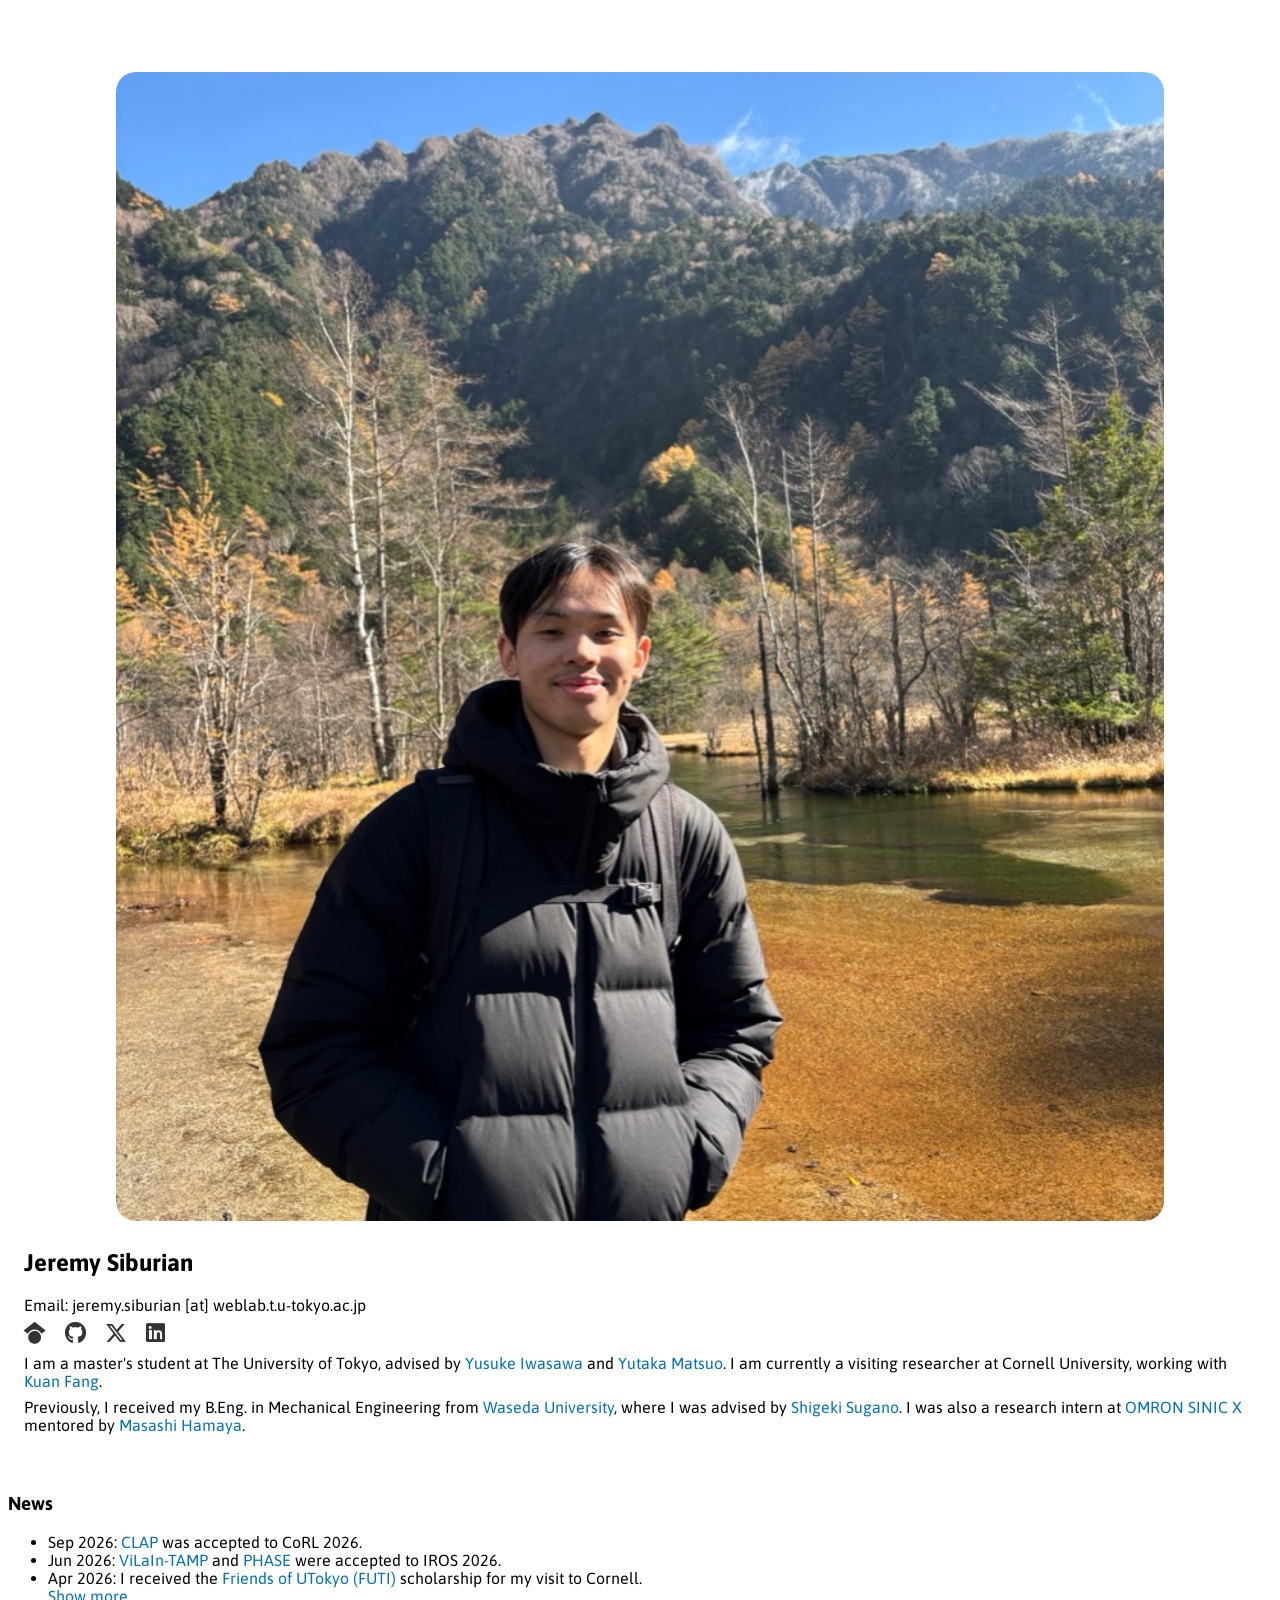
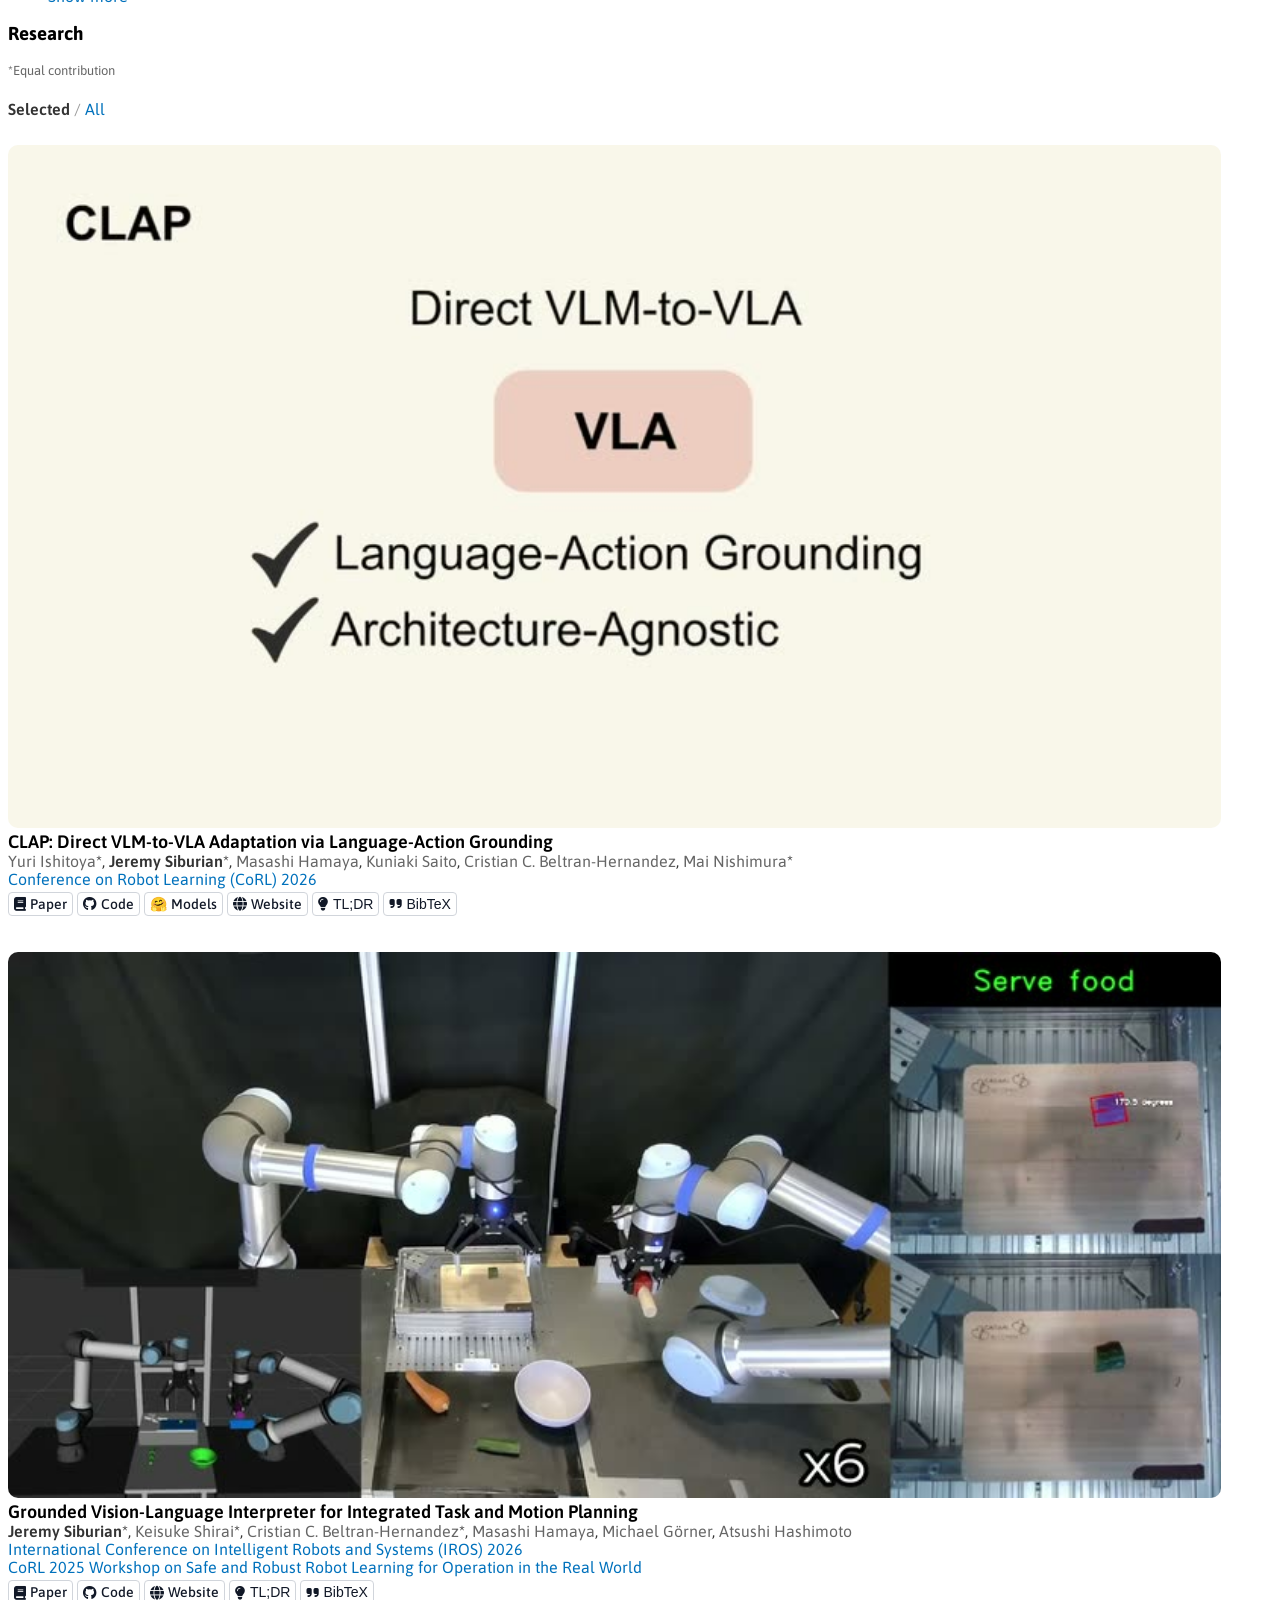
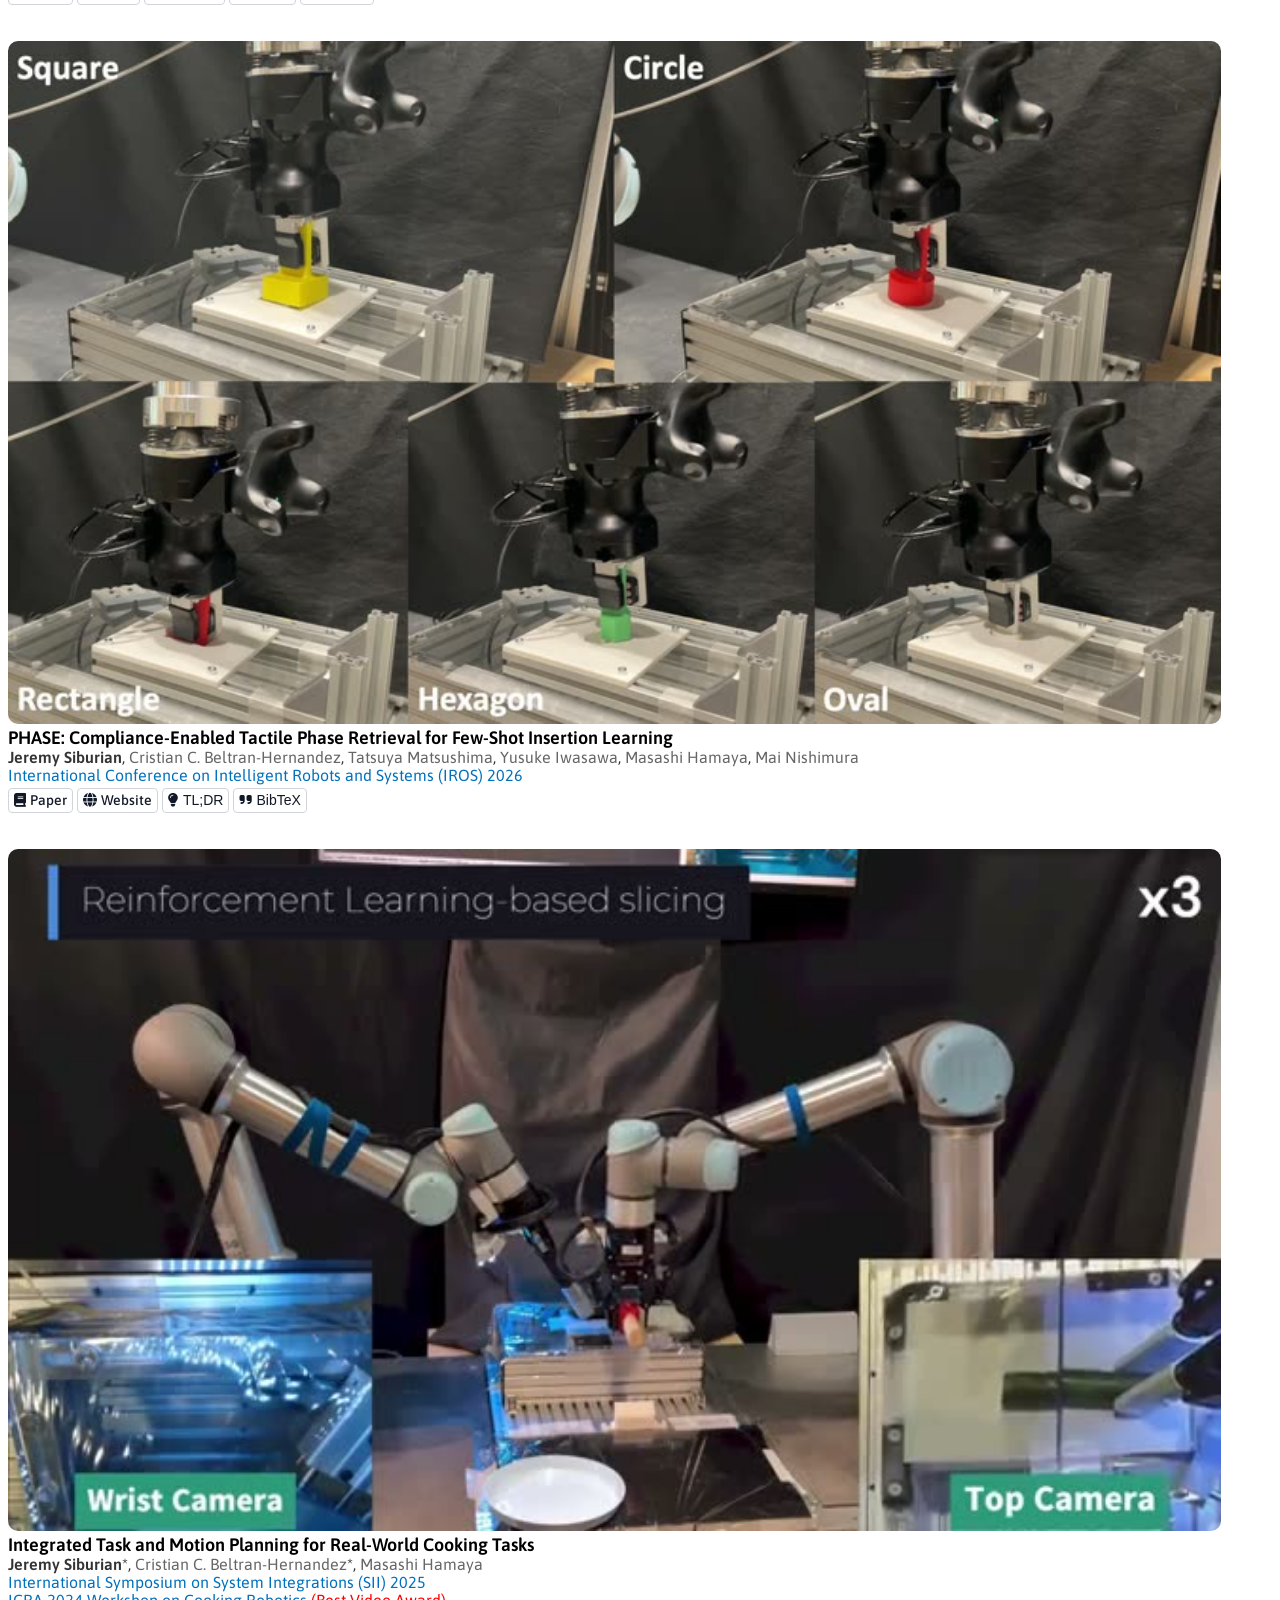
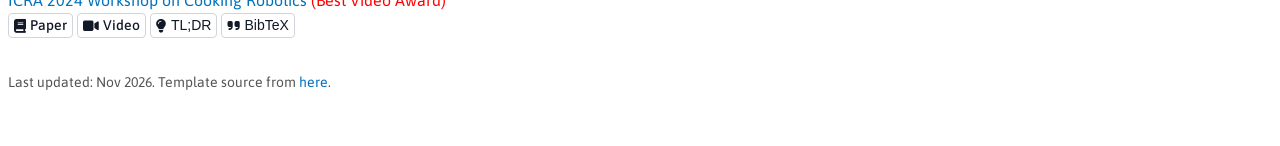
==== commit 3ad8246a: "Add Code and Models links to CLAP paper Co-Authored-By: Claude Opus 5.5 <noreply@anthropic.com>" ====
--- a/index.html
+++ b/index.html
@@ -500,6 +500,8 @@
       </a>
       <div class="link-badges">
         <a href="https://arxiv.org/abs/2607.08974" class="badge" target="_blank" rel="noopener noreferrer"><i class="fas fa-book"></i>Paper</a>
+        <a href="https://github.com/omron-sinicx/clap" class="badge" target="_blank" rel="noopener noreferrer"><i class="fa-brands fa-github"></i>Code</a>
+        <a href="https://huggingface.co/collections/omron-sinicx/clap" class="badge" target="_blank" rel="noopener noreferrer"><i aria-hidden="true" style="font-style:normal">🤗</i>Models</a>
         <a href="https://omron-sinicx.github.io/clap/" class="badge" target="_blank" rel="noopener noreferrer"><i class="fas fa-globe"></i>Website</a>
         <button type="button" class="badge" aria-expanded="false" onclick="toggleTldr(this)"><i class="fas fa-lightbulb"></i>TL;DR</button>
         <button type="button" class="badge" onclick="copyBibtex(this)"><i class="fas fa-quote-right"></i><span aria-live="polite">BibTeX</span></button>
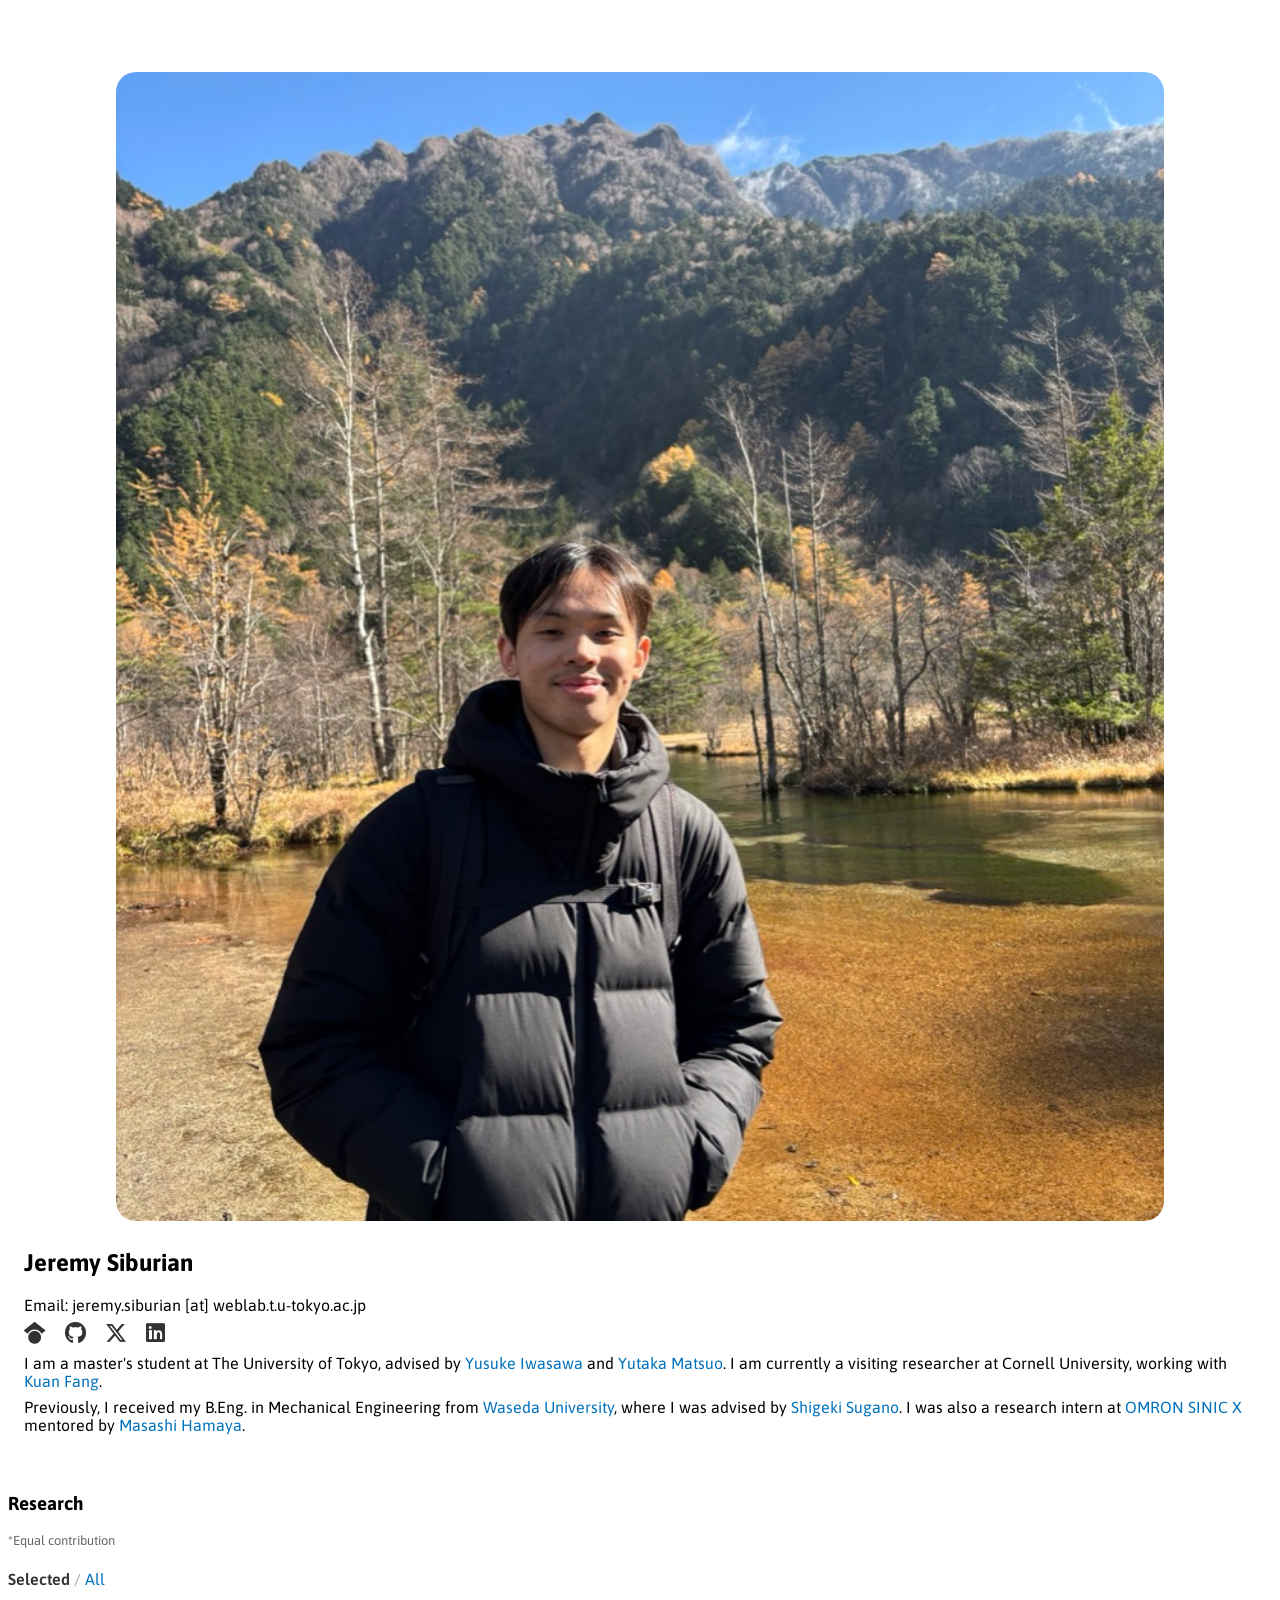
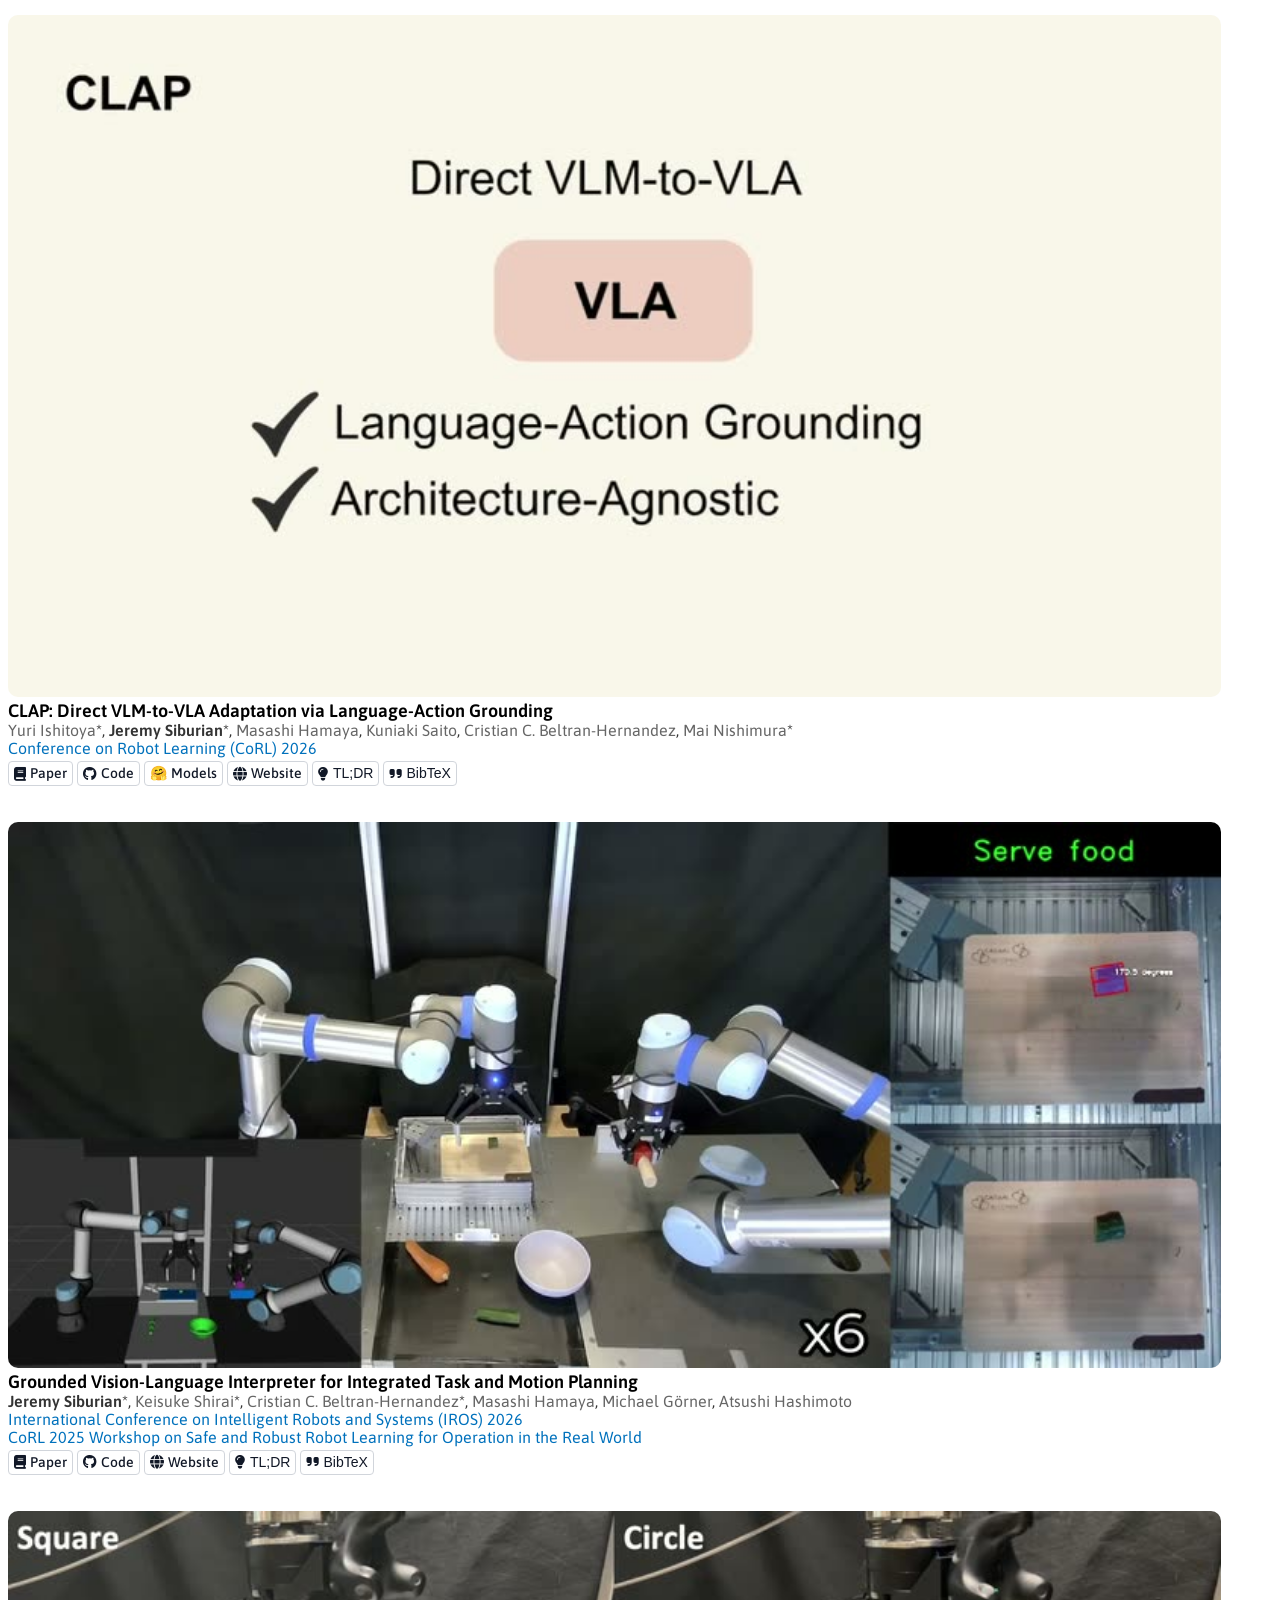
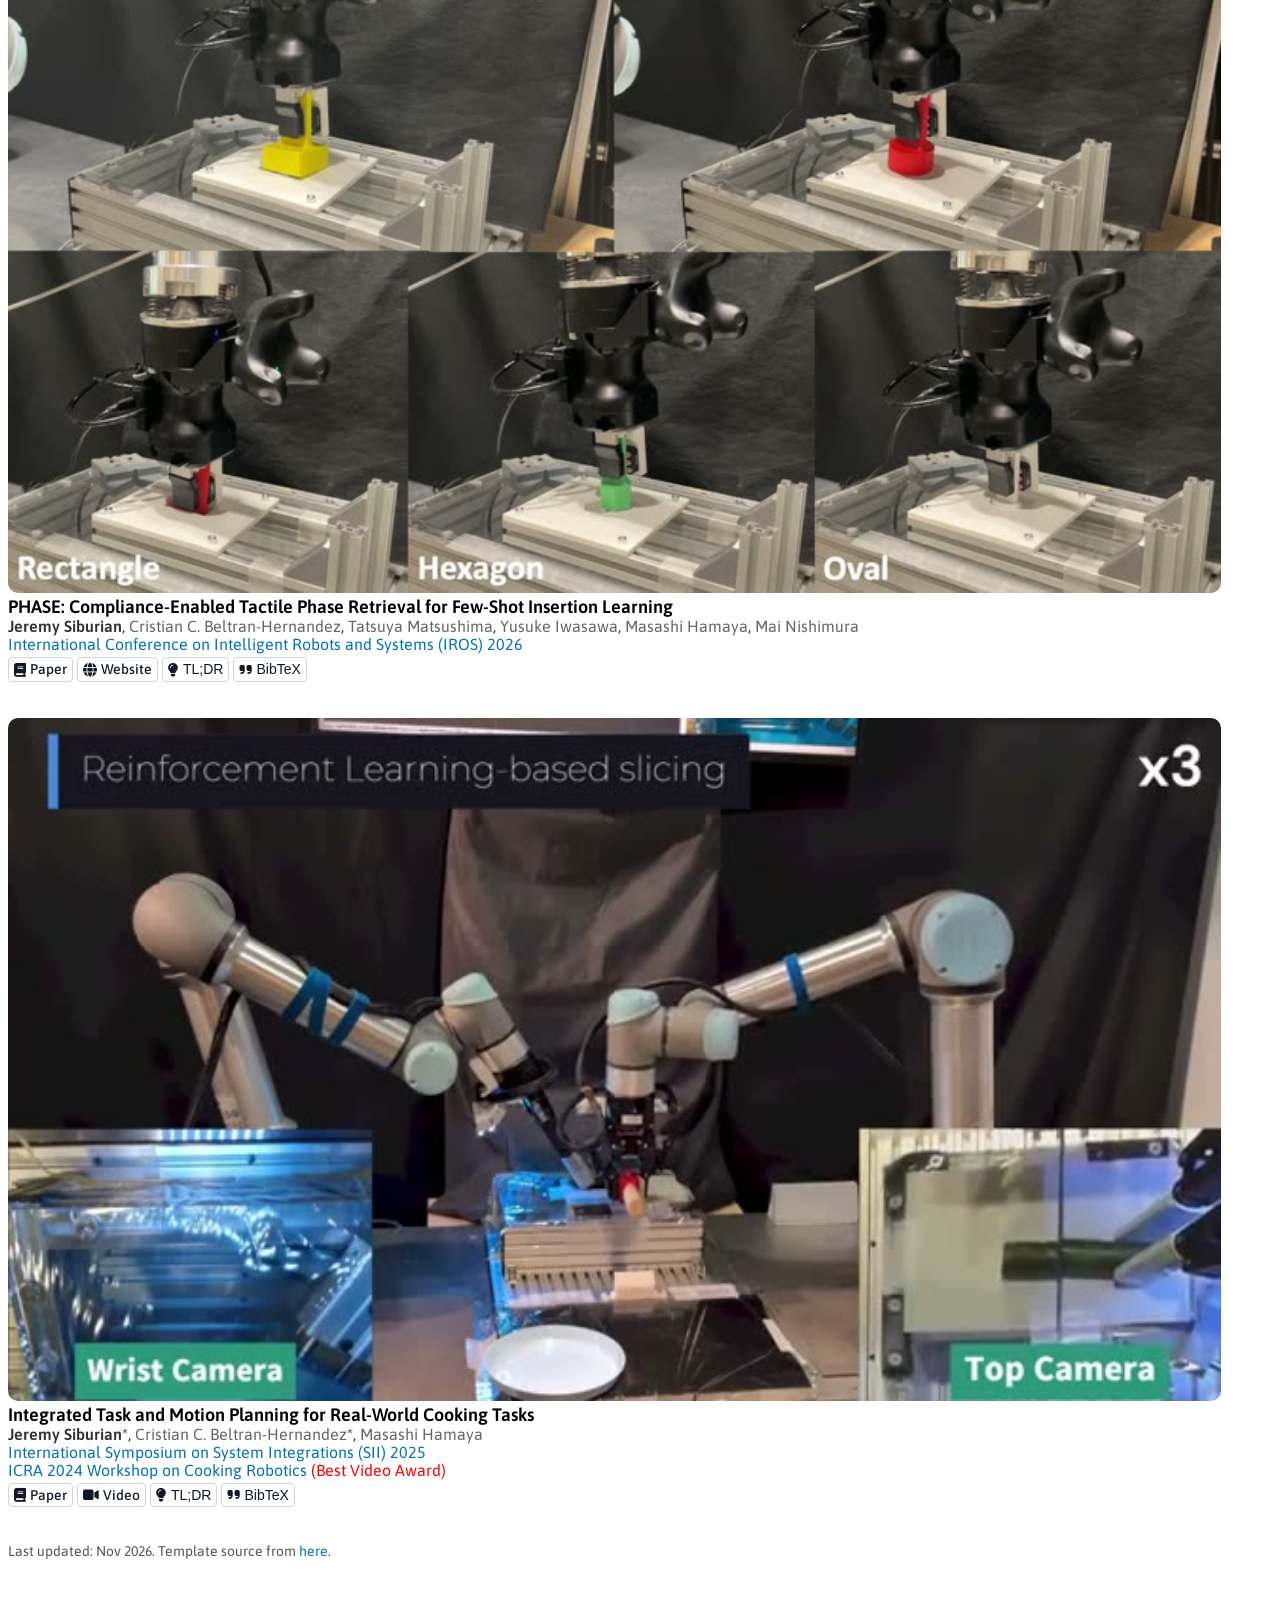
==== commit 81e481ff: "Comment out News section Co-Authored-By: Claude Opus 5.5 <noreply@anthropic.com>" ====
--- a/index.html
+++ b/index.html
@@ -420,6 +420,7 @@
   </div>
 </div>
 
+<!-- NEWS-OFF: News section commented out in pieces (it already contains commented-out items, and HTML comments can't nest). To restore it, delete every line containing NEWS-OFF.
 <div class="container show-recent" id="news">
   <h3> News </h3>
   <ul>
@@ -429,16 +430,20 @@
     <li>
       Jun 2026: <a href="https://www.arxiv.org/abs/2506.03270" target="_blank" rel="noopener noreferrer">ViLaIn-TAMP</a> and <a href="https://arxiv.org/abs/2609.30889" target="_blank" rel="noopener noreferrer">PHASE</a> were accepted to IROS 2026.
     </li>
+--> <!-- NEWS-OFF -->
     <!-- <li>
       Jun 2026: Started as a visiting scholar at <a href="https://www.cs.cornell.edu/" target="_blank" rel="noopener noreferrer">Cornell CS</a> working with <a href="https://kuanfang.github.io/" target="_blank" rel="noopener noreferrer">Kuan Fang</a>.
     </li> -->
+<!-- NEWS-OFF
     <li>
       Apr 2026: I received the <a href="https://www.friendsofutokyo.org/en/" target="_blank" rel="noopener noreferrer">Friends of UTokyo (FUTI)</a> scholarship for my visit to Cornell.
     </li>
+--> <!-- NEWS-OFF -->
     <!-- <li class="older">
       Oct 2025: Attended CoRL 2025 in Seoul and presented <a href="https://omron-sinicx.github.io/ViLaIn-TAMP/" target="_blank" rel="noopener noreferrer">ViLaIn-TAMP</a> at the
       <a href="https://sites.google.com/view/corl-2025-safe-rol-workshop/home?authuser=0" target="_blank" rel="noopener noreferrer">SAFE-ROL Workshop</a>.
     </li> -->
+<!-- NEWS-OFF
     <li class="older">
       Sep 2024: Invited Talk at <a href="https://www.tokyoai.jp/" target="_blank" rel="noopener noreferrer">Tokyo AI (TAI)</a> on "Task and Motion Planning for Long-Horizon Manipulation". See the speaker deck <a href="https://drive.google.com/file/d/1VlUE2Ai4MCHfHAC2poKhY1QgmwUosKgK/view?usp=drive_link" target="_blank" rel="noopener noreferrer">here</a>.
     </li>
@@ -451,6 +456,7 @@
     </li>
   </ul>
 </div>
+--> <!-- NEWS-OFF -->
 
 
 <div class="container show-selected" id="research">
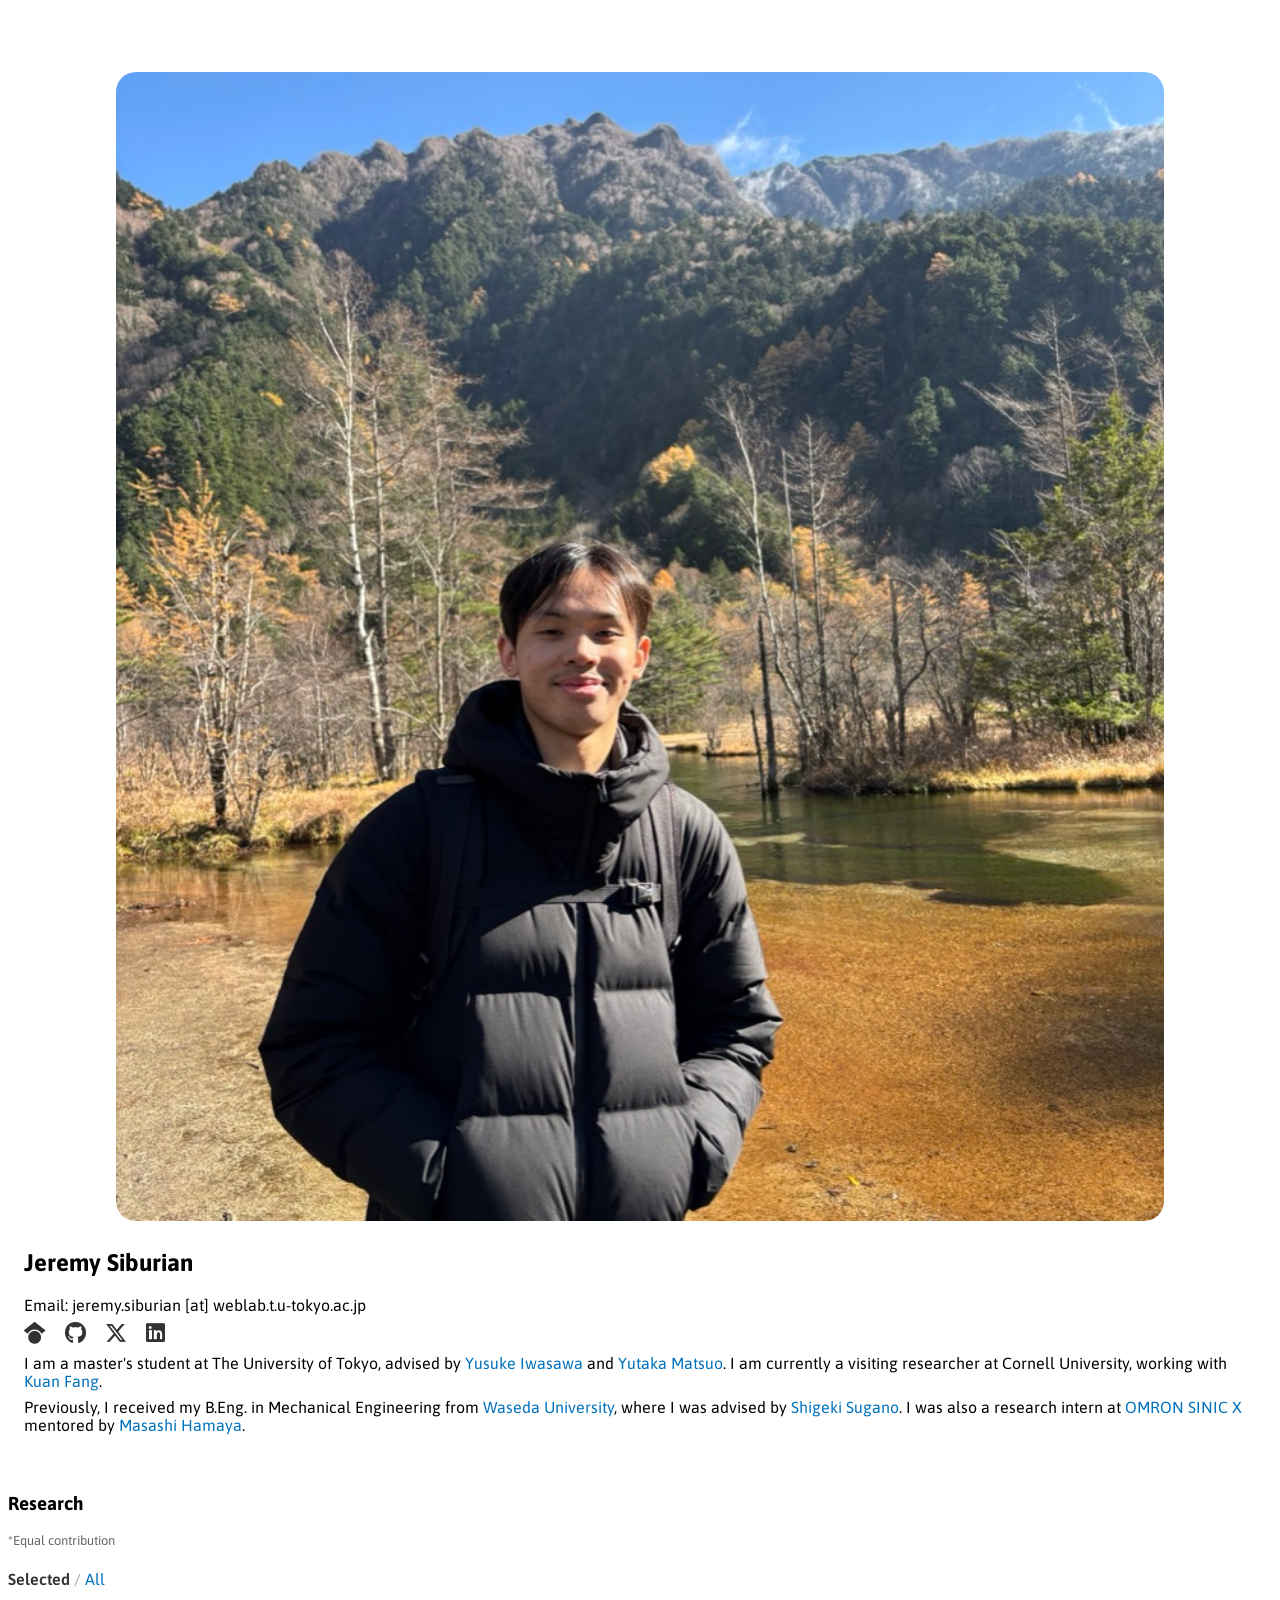
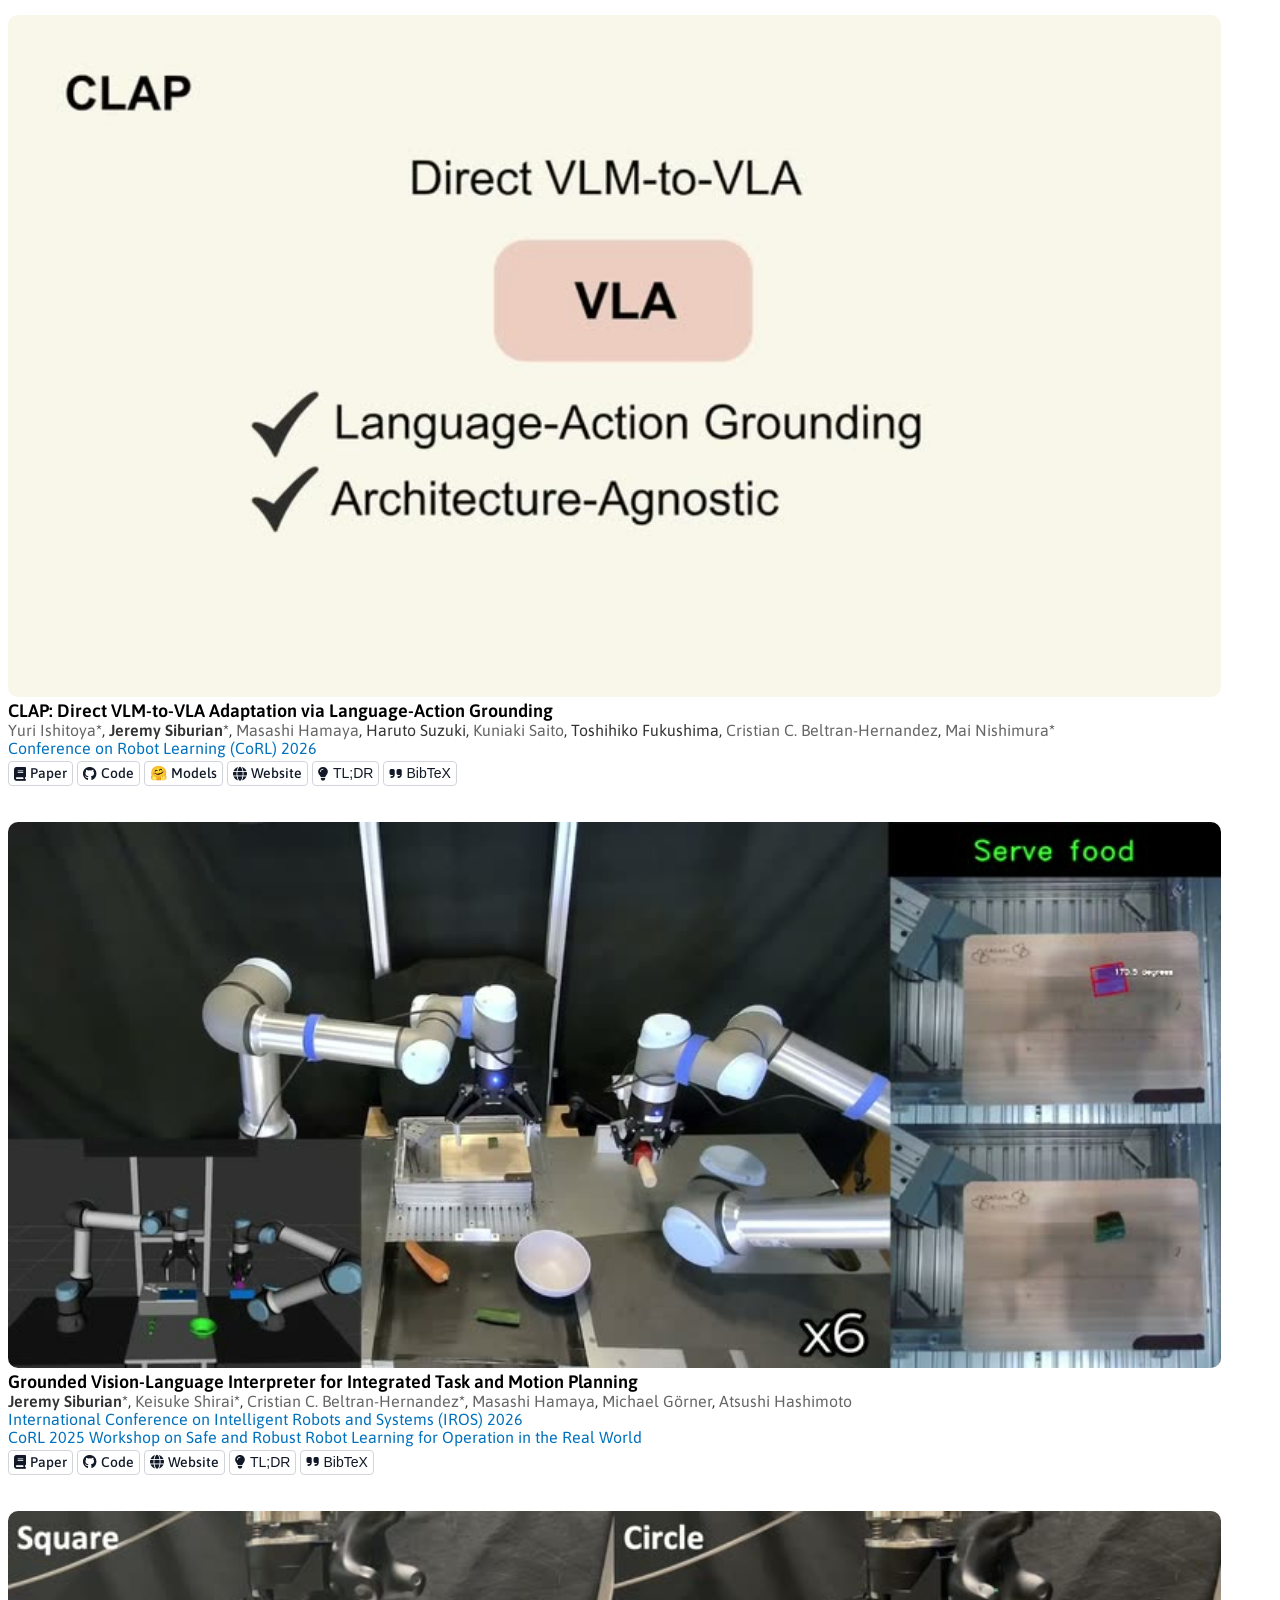
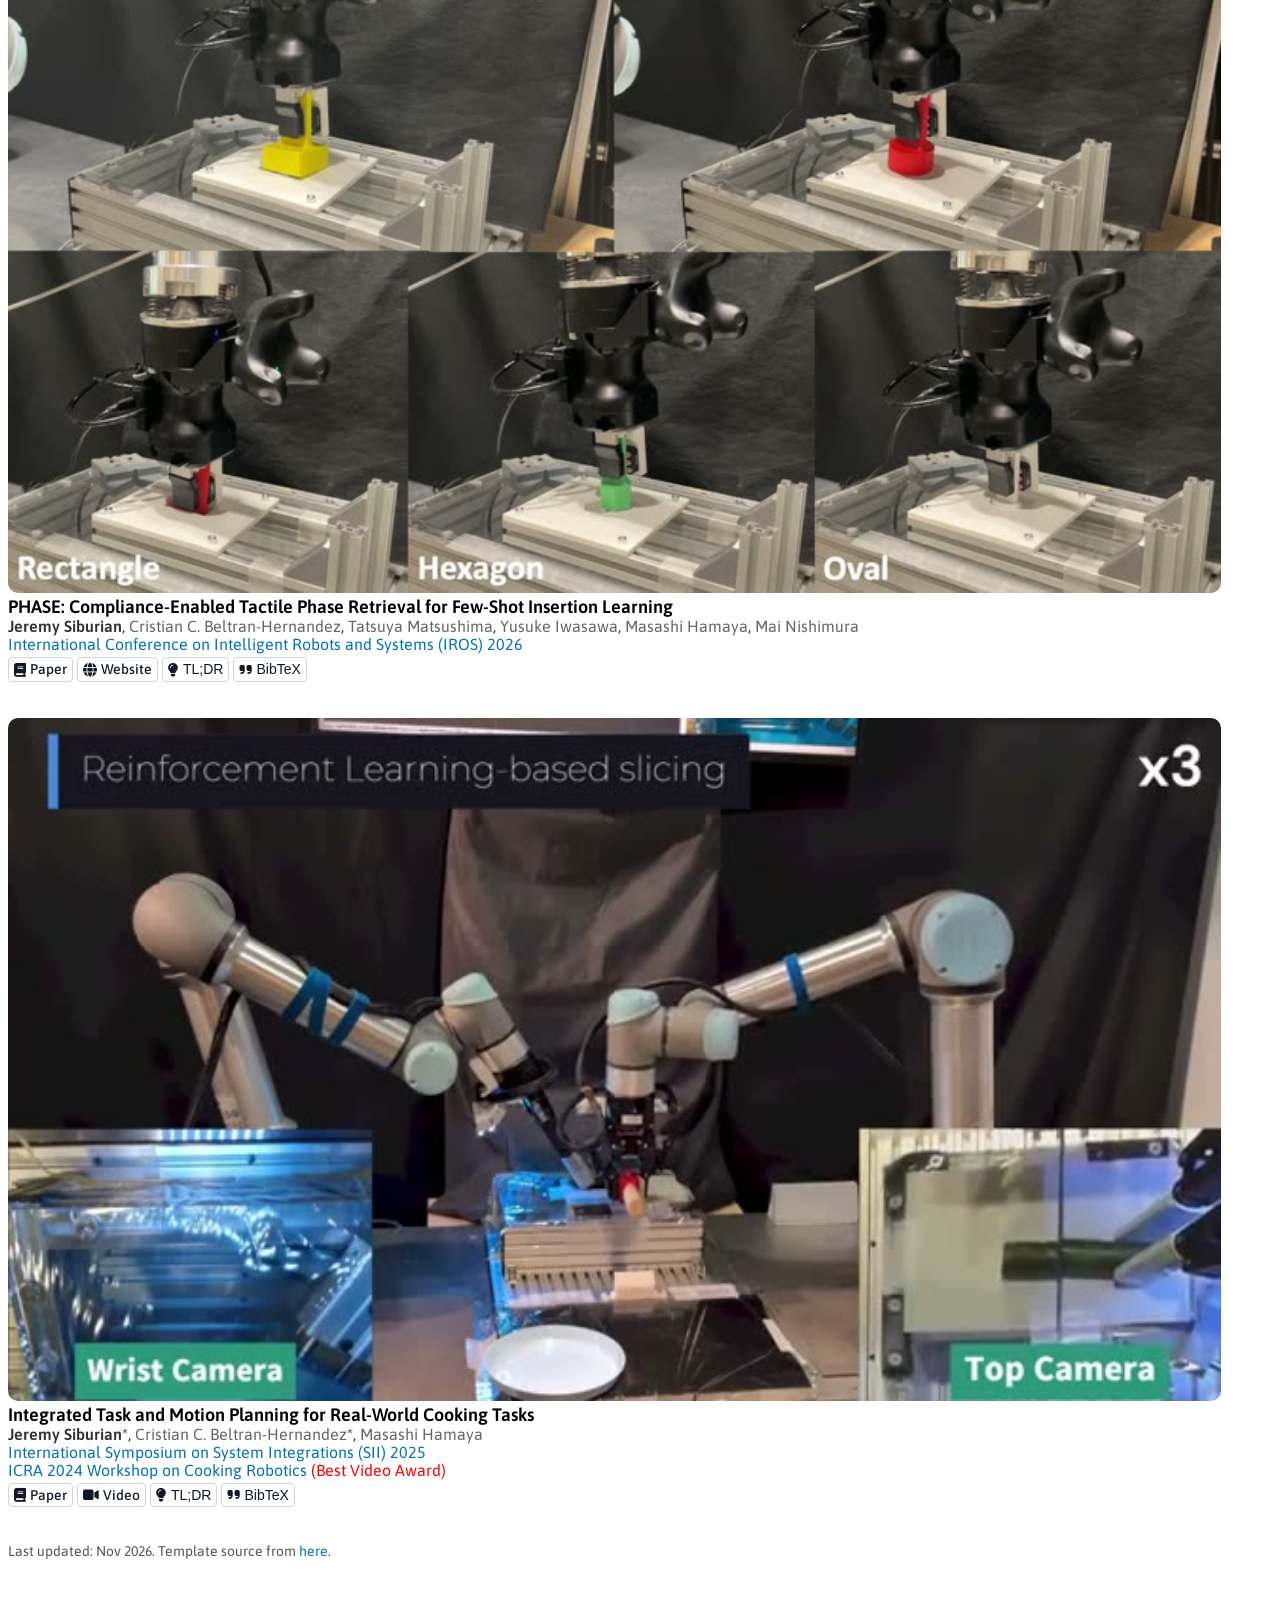
==== commit 4d16832b: "Add Suzuki and Fukushima to CLAP authors Co-Authored-By: Claude Opus 5.5 <noreply@anthropic.com>" ====
--- a/index.html
+++ b/index.html
@@ -496,7 +496,9 @@
         <a href="https://ishity.github.io/" target="_blank" rel="noopener noreferrer">Yuri Ishitoya</a>*,
         <b> Jeremy Siburian</b>*,
         <script>document.write(hamaya);</script>,
+        Haruto Suzuki,
         <a href="https://ksaito-ut.github.io/" target="_blank" rel="noopener noreferrer">Kuniaki Saito</a>,
+        Toshihiko Fukushima,
         <script>document.write(cambel_cc);</script>,
         <script>document.write(nishimura);</script>*
       </div>
@@ -517,7 +519,7 @@
       </div>
       <pre class="bibtex" hidden>@inproceedings{ishitoya2026clap,
   title     = {{CLAP}: Direct {VLM}-to-{VLA} Adaptation via Language-Action Grounding},
-  author    = {Ishitoya, Yuri and Siburian, Jeremy and Hamaya, Masashi and Saito, Kuniaki and Beltran-Hernandez, Cristian C. and Nishimura, Mai},
+  author    = {Ishitoya, Yuri and Siburian, Jeremy and Hamaya, Masashi and Suzuki, Haruto and Saito, Kuniaki and Fukushima, Toshihiko and Beltran-Hernandez, Cristian C. and Nishimura, Mai},
   booktitle = {Conference on Robot Learning (CoRL)},
   year      = {2026}
 }</pre>
